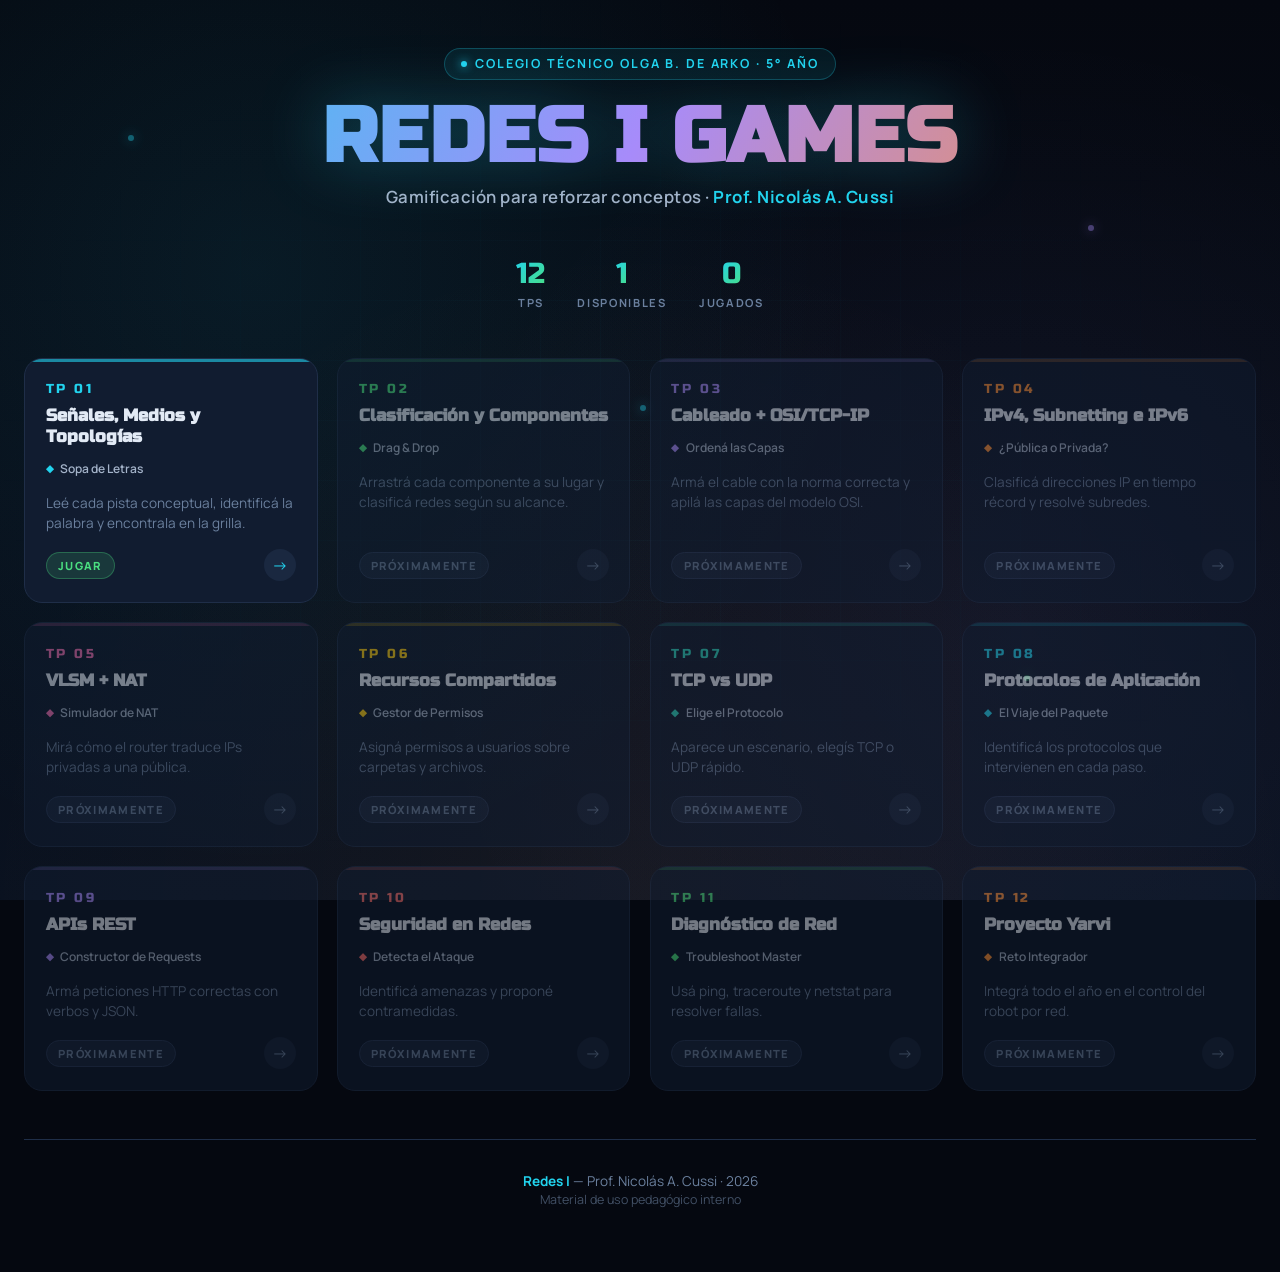
==== index.html @ c6ce38cc "feat: app inicial con sopa de letras del TP1" ====
<!DOCTYPE html>
<html lang="es">
<head>
<meta charset="UTF-8">
<meta name="viewport" content="width=device-width, initial-scale=1.0">
<title>🎮 Redes I Games — Prof. Nicolás A. Cussi</title>
<link rel="preconnect" href="https://fonts.googleapis.com">
<link rel="preconnect" href="https://fonts.gstatic.com" crossorigin>
<link href="https://fonts.googleapis.com/css2?family=Russo+One&family=Manrope:wght@400;500;600;700;800&display=swap" rel="stylesheet">
<style>
:root {
  --bg-deep: #050810;
  --bg: #0a1220;
  --surf: #111c30;
  --surf2: #1a2840;
  --brd: #2a3b5a;
  --brd-soft: #1f2e48;
  --cyan: #22d3ee;
  --cyan-soft: rgba(34, 211, 238, 0.15);
  --orange: #fb923c;
  --green: #4ade80;
  --purple: #a78bfa;
  --yellow: #facc15;
  --pink: #f472b6;
  --red: #f87171;
  --teal: #2dd4bf;
  --txt: #e2eaf5;
  --txt-soft: #a4b3c9;
  --muted: #6b809e;
  --cell: 38px;
}

* { box-sizing: border-box; margin: 0; padding: 0; }
html, body { background: var(--bg-deep); }
body {
  font-family: 'Manrope', sans-serif;
  color: var(--txt);
  min-height: 100vh;
  overflow-x: hidden;
  position: relative;
}

/* ─── ANIMATED NETWORK BACKGROUND ─── */
.bg-network {
  position: fixed;
  inset: 0;
  z-index: 0;
  pointer-events: none;
  overflow: hidden;
  background:
    radial-gradient(circle at 20% 30%, rgba(34, 211, 238, 0.08) 0%, transparent 50%),
    radial-gradient(circle at 80% 70%, rgba(167, 139, 250, 0.06) 0%, transparent 50%),
    radial-gradient(circle at 50% 100%, rgba(251, 146, 60, 0.05) 0%, transparent 60%),
    linear-gradient(180deg, var(--bg-deep) 0%, var(--bg) 100%);
}
.bg-network::before {
  content: '';
  position: absolute;
  inset: 0;
  background-image:
    linear-gradient(rgba(34, 211, 238, 0.03) 1px, transparent 1px),
    linear-gradient(90deg, rgba(34, 211, 238, 0.03) 1px, transparent 1px);
  background-size: 60px 60px;
  mask-image: radial-gradient(ellipse at center, black 0%, transparent 75%);
  -webkit-mask-image: radial-gradient(ellipse at center, black 0%, transparent 75%);
}

/* Floating nodes */
.node {
  position: absolute;
  width: 6px;
  height: 6px;
  border-radius: 50%;
  background: var(--cyan);
  box-shadow: 0 0 12px var(--cyan);
  opacity: 0.4;
  animation: float 8s ease-in-out infinite;
}
.node:nth-child(1) { top: 15%; left: 10%; animation-delay: 0s; }
.node:nth-child(2) { top: 25%; left: 85%; background: var(--purple); box-shadow: 0 0 12px var(--purple); animation-delay: 1.5s; }
.node:nth-child(3) { top: 65%; left: 15%; background: var(--orange); box-shadow: 0 0 12px var(--orange); animation-delay: 3s; }
.node:nth-child(4) { top: 75%; left: 80%; background: var(--green); box-shadow: 0 0 12px var(--green); animation-delay: 4.5s; }
.node:nth-child(5) { top: 45%; left: 50%; animation-delay: 6s; }

@keyframes float {
  0%, 100% { transform: translateY(0) translateX(0); opacity: 0.4; }
  25% { transform: translateY(-20px) translateX(10px); opacity: 0.8; }
  50% { transform: translateY(0) translateX(20px); opacity: 0.5; }
  75% { transform: translateY(20px) translateX(-10px); opacity: 0.7; }
}

/* ═══════════════════════════════════════════════════════════════ */
/* ─── MENU SCREEN ─── */
/* ═══════════════════════════════════════════════════════════════ */
#scr-menu {
  position: relative;
  z-index: 1;
  min-height: 100vh;
  padding: 3rem 1.5rem 4rem;
  display: flex;
  flex-direction: column;
  align-items: center;
}

.menu-inner {
  width: 100%;
  max-width: 1280px;
}

.menu-header {
  text-align: center;
  margin-bottom: 3rem;
  position: relative;
}

.brand-tag {
  display: inline-flex;
  align-items: center;
  gap: 0.5rem;
  padding: 0.4rem 1rem;
  background: rgba(34, 211, 238, 0.08);
  border: 1px solid rgba(34, 211, 238, 0.25);
  border-radius: 999px;
  font-size: 0.78rem;
  font-weight: 700;
  color: var(--cyan);
  letter-spacing: 0.15em;
  text-transform: uppercase;
  margin-bottom: 1.2rem;
}
.brand-tag::before {
  content: '';
  width: 6px;
  height: 6px;
  background: var(--cyan);
  border-radius: 50%;
  box-shadow: 0 0 10px var(--cyan);
  animation: pulse 1.8s ease-in-out infinite;
}
@keyframes pulse {
  0%, 100% { opacity: 1; transform: scale(1); }
  50% { opacity: 0.5; transform: scale(0.85); }
}

.logo {
  font-family: 'Russo One', sans-serif;
  font-size: clamp(2.8rem, 6.5vw, 4.8rem);
  line-height: 1;
  margin-bottom: 0.6rem;
  background: linear-gradient(120deg, var(--cyan) 0%, var(--purple) 50%, var(--orange) 100%);
  -webkit-background-clip: text;
  background-clip: text;
  -webkit-text-fill-color: transparent;
  filter: drop-shadow(0 0 32px rgba(34, 211, 238, 0.3));
  letter-spacing: 0.02em;
}

.logo-sub {
  color: var(--txt-soft);
  font-size: 1.05rem;
  font-weight: 600;
  letter-spacing: 0.03em;
}
.logo-sub strong {
  color: var(--cyan);
  font-weight: 700;
}

/* Stats bar */
.stats-bar {
  display: flex;
  justify-content: center;
  gap: 2rem;
  margin: 2rem 0 3rem;
  flex-wrap: wrap;
}
.stat {
  display: flex;
  flex-direction: column;
  align-items: center;
  gap: 0.2rem;
}
.stat-num {
  font-family: 'Russo One', sans-serif;
  font-size: 1.8rem;
  background: linear-gradient(135deg, var(--cyan), var(--green));
  -webkit-background-clip: text;
  background-clip: text;
  -webkit-text-fill-color: transparent;
}
.stat-lbl {
  font-size: 0.7rem;
  color: var(--muted);
  text-transform: uppercase;
  letter-spacing: 0.15em;
  font-weight: 700;
}

/* TP Cards Grid */
.tp-grid {
  display: grid;
  grid-template-columns: repeat(auto-fill, minmax(260px, 1fr));
  gap: 1.2rem;
  margin-bottom: 3rem;
}

.tp-card {
  position: relative;
  background: var(--surf);
  border: 1px solid var(--brd-soft);
  border-radius: 18px;
  padding: 1.4rem 1.3rem 1.3rem;
  cursor: pointer;
  transition: all 0.25s cubic-bezier(0.4, 0, 0.2, 1);
  overflow: hidden;
  min-height: 200px;
  display: flex;
  flex-direction: column;
}
.tp-card::before {
  content: '';
  position: absolute;
  top: 0;
  left: 0;
  right: 0;
  height: 3px;
  background: var(--accent, var(--cyan));
  opacity: 0.6;
  transition: opacity 0.25s;
}
.tp-card.active:hover {
  border-color: var(--accent);
  transform: translateY(-4px);
  box-shadow: 0 14px 40px rgba(0, 0, 0, 0.4), 0 0 28px var(--accent-soft);
}
.tp-card.active:hover::before { opacity: 1; }
.tp-card.locked {
  opacity: 0.5;
  cursor: not-allowed;
}
.tp-card.locked::before { opacity: 0.25; }

.tp-num {
  font-family: 'Russo One', sans-serif;
  font-size: 0.8rem;
  color: var(--accent, var(--cyan));
  letter-spacing: 0.2em;
  margin-bottom: 0.5rem;
}

.tp-title {
  font-family: 'Russo One', sans-serif;
  font-size: 1.05rem;
  color: var(--txt);
  margin-bottom: 0.8rem;
  line-height: 1.25;
}

.tp-game-type {
  font-size: 0.75rem;
  color: var(--txt-soft);
  font-weight: 600;
  margin-bottom: 1rem;
  display: flex;
  align-items: center;
  gap: 0.4rem;
}
.tp-game-type::before {
  content: '◆';
  color: var(--accent);
  font-size: 0.6rem;
}

.tp-desc {
  font-size: 0.85rem;
  color: var(--muted);
  line-height: 1.5;
  flex: 1;
  margin-bottom: 1rem;
}

.tp-action {
  display: flex;
  align-items: center;
  justify-content: space-between;
  margin-top: auto;
}
.tp-status {
  font-size: 0.7rem;
  font-weight: 800;
  text-transform: uppercase;
  letter-spacing: 0.12em;
  padding: 0.3rem 0.7rem;
  border-radius: 999px;
}
.tp-status.live {
  background: rgba(74, 222, 128, 0.15);
  color: var(--green);
  border: 1px solid rgba(74, 222, 128, 0.3);
}
.tp-status.soon {
  background: var(--surf2);
  color: var(--muted);
  border: 1px solid var(--brd);
}
.tp-arrow {
  width: 32px;
  height: 32px;
  border-radius: 50%;
  background: var(--surf2);
  display: flex;
  align-items: center;
  justify-content: center;
  font-size: 1rem;
  color: var(--accent);
  transition: all 0.25s;
}
.tp-card.active:hover .tp-arrow {
  background: var(--accent);
  color: var(--bg-deep);
  transform: translateX(4px);
}
.tp-card.locked .tp-arrow {
  color: var(--muted);
}

/* Color variants for cards */
.tp-card[data-tp="1"] { --accent: var(--cyan); --accent-soft: rgba(34, 211, 238, 0.25); }
.tp-card[data-tp="2"] { --accent: var(--green); --accent-soft: rgba(74, 222, 128, 0.25); }
.tp-card[data-tp="3"] { --accent: var(--purple); --accent-soft: rgba(167, 139, 250, 0.25); }
.tp-card[data-tp="4"] { --accent: var(--orange); --accent-soft: rgba(251, 146, 60, 0.25); }
.tp-card[data-tp="5"] { --accent: var(--pink); --accent-soft: rgba(244, 114, 182, 0.25); }
.tp-card[data-tp="6"] { --accent: var(--yellow); --accent-soft: rgba(250, 204, 21, 0.25); }
.tp-card[data-tp="7"] { --accent: var(--teal); --accent-soft: rgba(45, 212, 191, 0.25); }
.tp-card[data-tp="8"] { --accent: var(--cyan); --accent-soft: rgba(34, 211, 238, 0.25); }
.tp-card[data-tp="9"] { --accent: var(--purple); --accent-soft: rgba(167, 139, 250, 0.25); }
.tp-card[data-tp="10"] { --accent: var(--red); --accent-soft: rgba(248, 113, 113, 0.25); }
.tp-card[data-tp="11"] { --accent: var(--green); --accent-soft: rgba(74, 222, 128, 0.25); }
.tp-card[data-tp="12"] { --accent: var(--orange); --accent-soft: rgba(251, 146, 60, 0.25); }

/* Footer */
.menu-footer {
  text-align: center;
  padding-top: 2rem;
  border-top: 1px solid var(--brd-soft);
  color: var(--muted);
  font-size: 0.85rem;
}
.menu-footer strong { color: var(--cyan); }

/* ═══════════════════════════════════════════════════════════════ */
/* ─── WORD SEARCH GAME ─── */
/* ═══════════════════════════════════════════════════════════════ */
#scr-game {
  display: none;
  position: relative;
  z-index: 1;
  height: 100vh;
  overflow: hidden;
}
#scr-game.open { display: block; }

.game-layout {
  display: flex;
  height: 100vh;
}

.sidebar {
  width: 300px;
  flex-shrink: 0;
  background: var(--surf);
  border-right: 1px solid var(--brd);
  display: flex;
  flex-direction: column;
  padding: 1.5rem 1.3rem;
  overflow-y: auto;
}

.sb-back {
  background: var(--surf2);
  border: 1px solid var(--brd);
  color: var(--txt-soft);
  padding: 0.55rem 0.9rem;
  border-radius: 9px;
  font-weight: 700;
  cursor: pointer;
  font-size: 0.82rem;
  margin-bottom: 1rem;
  font-family: 'Manrope', sans-serif;
  transition: all 0.18s;
  display: inline-flex;
  align-items: center;
  gap: 0.5rem;
}
.sb-back:hover {
  background: var(--surf);
  color: var(--cyan);
  border-color: var(--cyan);
}

.sb-tag {
  font-size: 0.7rem;
  color: var(--cyan);
  font-weight: 800;
  letter-spacing: 0.15em;
  text-transform: uppercase;
  margin-bottom: 0.3rem;
}
.sb-title {
  font-family: 'Russo One', sans-serif;
  font-size: 1.2rem;
  color: var(--txt);
  margin-bottom: 1.2rem;
  line-height: 1.2;
}

.g-timer {
  font-family: 'Russo One', sans-serif;
  font-size: 2.2rem;
  color: var(--orange);
  text-align: center;
  margin-bottom: 0.8rem;
  text-shadow: 0 0 24px rgba(251, 146, 60, 0.4);
}
.g-pbar {
  height: 8px;
  background: var(--surf2);
  border-radius: 4px;
  overflow: hidden;
  margin-bottom: 0.4rem;
}
.g-pfill {
  height: 100%;
  background: linear-gradient(90deg, var(--cyan), var(--purple));
  border-radius: 4px;
  transition: width 0.4s;
  box-shadow: 0 0 12px rgba(34, 211, 238, 0.4);
}
.g-ptxt {
  font-size: 0.78rem;
  color: var(--muted);
  text-align: center;
  margin-bottom: 1.2rem;
  font-weight: 700;
}

.g-wlist {
  flex: 1;
  overflow-y: auto;
  margin-bottom: 1rem;
}
.g-wlist-title {
  font-size: 0.72rem;
  color: var(--muted);
  font-weight: 800;
  letter-spacing: 0.18em;
  text-transform: uppercase;
  margin-bottom: 0.6rem;
}
.g-word {
  display: flex;
  flex-direction: column;
  gap: 0.3rem;
  padding: 0.6rem;
  border-radius: 9px;
  margin-bottom: 0.6rem;
  background: var(--surf2);
  transition: all 0.3s;
  border-left: 3px solid transparent;
}
.g-word.found { opacity: 0.65; }
.g-word.found .g-word-clue { text-decoration: line-through; color: var(--muted); }

/* Informaci\u00f3n conceptual de la palabra */
.g-word-info {
  display: flex;
  gap: 0.5rem;
  align-items: flex-start;
}
.g-word-num {
  font-family: 'Russo One', sans-serif;
  font-size: 0.75rem;
  font-weight: 700;
  color: var(--cyan);
  flex-shrink: 0;
  padding: 0.2rem 0.4rem;
  background: rgba(34, 211, 238, 0.15);
  border-radius: 5px;
  line-height: 1;
}
.g-word-content {
  flex: 1;
  display: flex;
  flex-direction: column;
  gap: 0.3rem;
}
.g-word-clue {
  font-size: 0.72rem;
  color: var(--txt-soft);
  line-height: 1.3;
  font-weight: 500;
}
.g-word-hint {
  font-size: 0.65rem;
  color: var(--orange);
  font-weight: 700;
  letter-spacing: 0.03em;
}

/* Palabra objetivo */
.g-word-target {
  display: flex;
  align-items: center;
  gap: 0.5rem;
  padding: 0.4rem 0.5rem;
  background: rgba(34, 211, 238, 0.08);
  border-radius: 6px;
  font-weight: 800;
  font-size: 0.8rem;
  letter-spacing: 0.05em;
}
.wdot {
  width: 14px;
  height: 14px;
  border-radius: 50%;
  flex-shrink: 0;
  border: 2px solid var(--brd);
  transition: all 0.3s;
  display: flex;
  align-items: center;
  justify-content: center;
  font-size: 9px;
  font-weight: 900;
}
.g-word.found .wdot { border: none; color: var(--bg-deep); }
.wpop { animation: wp 0.4s cubic-bezier(0.34, 1.56, 0.64, 1); }
@keyframes wp {
  0% { transform: scale(1); }
  50% { transform: scale(1.06); }
  100% { transform: scale(1); }
}

.g-btns {
  display: flex;
  flex-direction: column;
  gap: 0.5rem;
}
.btn {
  padding: 0.65rem 0.9rem;
  border: none;
  border-radius: 10px;
  font-family: 'Manrope', sans-serif;
  font-weight: 800;
  font-size: 0.85rem;
  cursor: pointer;
  transition: all 0.18s;
  letter-spacing: 0.03em;
}
.btn:hover { transform: translateY(-1px); }
.btn:active { transform: translateY(0); }
.btn-c { background: var(--cyan); color: var(--bg-deep); }
.btn-c:hover { box-shadow: 0 6px 22px rgba(34, 211, 238, 0.35); }
.btn-g { background: var(--surf2); color: var(--txt); border: 1px solid var(--brd); }
.btn-g:hover { border-color: var(--cyan); color: var(--cyan); }
.btn-o { background: var(--orange); color: var(--bg-deep); }
.btn-o:hover { box-shadow: 0 6px 22px rgba(251, 146, 60, 0.35); }

.game-main {
  flex: 1;
  display: flex;
  align-items: center;
  justify-content: center;
  padding: 1.5rem;
  overflow: hidden;
}
.grid-wrap { user-select: none; cursor: crosshair; }
.g-grid { display: grid; gap: 4px; }

.c {
  width: var(--cell);
  height: var(--cell);
  display: flex;
  align-items: center;
  justify-content: center;
  font-family: 'Russo One', sans-serif;
  font-size: calc(var(--cell) * 0.5);
  border-radius: 8px;
  text-transform: uppercase;
  transition: background 0.1s, transform 0.1s;
}
.c.on {
  background: rgba(34, 211, 238, 0.08);
  color: var(--txt);
  border: 1px solid rgba(34, 211, 238, 0.12);
}
.c.on:hover { background: rgba(34, 211, 238, 0.2); }
.c.sel {
  background: rgba(251, 146, 60, 0.5) !important;
  color: #fff !important;
  transform: scale(1.08);
  z-index: 2;
  box-shadow: 0 0 18px rgba(251, 146, 60, 0.5);
}
.c.hint {
  background: rgba(250, 204, 21, 0.55) !important;
  color: #000 !important;
  animation: hpulse 0.5s ease-in-out infinite alternate;
}
@keyframes hpulse {
  from { transform: scale(1); }
  to { transform: scale(1.05); }
}

.c.f0 { background: rgba(34, 211, 238, 0.42) !important; color: #fff !important; }
.c.f1 { background: rgba(74, 222, 128, 0.42) !important; color: #fff !important; }
.c.f2 { background: rgba(167, 139, 250, 0.42) !important; color: #fff !important; }
.c.f3 { background: rgba(251, 146, 60, 0.42) !important; color: #fff !important; }
.c.f4 { background: rgba(250, 204, 21, 0.46) !important; color: #000 !important; }
.c.f5 { background: rgba(244, 114, 182, 0.42) !important; color: #fff !important; }
.c.f6 { background: rgba(45, 212, 191, 0.42) !important; color: #fff !important; }
.c.f7 { background: rgba(248, 113, 113, 0.42) !important; color: #fff !important; }

/* Floating label feedback */
.float-lbl {
  position: fixed;
  font-family: 'Russo One', sans-serif;
  font-size: 1.4rem;
  font-weight: 900;
  pointer-events: none;
  z-index: 100;
  animation: fl 1s ease-out forwards;
}
@keyframes fl {
  0% { opacity: 0; transform: translateY(0) scale(0.5); }
  20% { opacity: 1; transform: translateY(-20px) scale(1.1); }
  100% { opacity: 0; transform: translateY(-100px) scale(1); }
}

/* ─── RESULTS MODAL ─── */
#modal-res {
  display: none;
  position: fixed;
  inset: 0;
  z-index: 200;
  background: rgba(5, 8, 16, 0.82);
  backdrop-filter: blur(10px);
  align-items: center;
  justify-content: center;
  padding: 1.5rem;
}
#modal-res.open { display: flex; }
.res-box {
  background: var(--surf);
  border: 1px solid var(--brd);
  border-radius: 24px;
  padding: 2.5rem 2rem;
  max-width: 560px;
  width: 100%;
  text-align: center;
  animation: pop 0.45s cubic-bezier(0.34, 1.56, 0.64, 1) forwards;
}
@keyframes pop {
  from { opacity: 0; transform: scale(0.6); }
  to { opacity: 1; transform: scale(1); }
}
.res-title {
  font-family: 'Russo One', sans-serif;
  font-size: 2.6rem;
  background: linear-gradient(135deg, var(--cyan), var(--green));
  -webkit-background-clip: text;
  background-clip: text;
  -webkit-text-fill-color: transparent;
  margin-bottom: 0.4rem;
}
.res-score {
  font-family: 'Russo One', sans-serif;
  font-size: 4.2rem;
  color: var(--orange);
  line-height: 1;
  margin-bottom: 0.3rem;
  text-shadow: 0 0 30px rgba(251, 146, 60, 0.5);
}
.res-time {
  color: var(--muted);
  font-size: 0.95rem;
  margin-bottom: 1.5rem;
  font-weight: 700;
}
.res-tags {
  display: flex;
  flex-wrap: wrap;
  gap: 0.5rem;
  justify-content: center;
  margin-bottom: 1.5rem;
}
.rtag {
  padding: 0.4rem 0.9rem;
  border-radius: 20px;
  font-weight: 800;
  font-size: 0.82rem;
  letter-spacing: 0.04em;
}
.rtag.ok { color: var(--bg-deep); }
.rtag.no {
  background: var(--surf2);
  color: var(--muted);
  text-decoration: line-through;
}
.res-acts {
  display: flex;
  gap: 0.75rem;
  justify-content: center;
  flex-wrap: wrap;
}

/* ─── CONFETTI ─── */
@keyframes cf-fall {
  0% { transform: translateY(-20px) rotate(0deg) scale(1); opacity: 1; }
  100% { transform: translateY(105vh) rotate(720deg) scale(0.5); opacity: 0; }
}
.cfx {
  position: fixed;
  top: 0;
  z-index: 300;
  pointer-events: none;
  animation: cf-fall linear forwards;
}

/* ─── RESPONSIVE ─── */
@media (max-width: 900px) {
  .game-layout { flex-direction: column; }
  .sidebar { width: 100%; max-height: 240px; padding: 1rem; }
  .g-timer { font-size: 1.5rem; }
  .g-wlist { max-height: 90px; }
  .game-main { padding: 1rem 0.5rem; }
  :root { --cell: 30px; }
}
@media (max-width: 600px) {
  :root { --cell: 26px; }
  .logo { font-size: 2.6rem; }
  .stats-bar { gap: 1rem; }
  .stat-num { font-size: 1.4rem; }
  .tp-grid { grid-template-columns: 1fr; }
}
</style>
</head>
<body>

<!-- Animated background -->
<div class="bg-network">
  <div class="node"></div>
  <div class="node"></div>
  <div class="node"></div>
  <div class="node"></div>
  <div class="node"></div>
</div>

<!-- ═══════════════════════════════════════════════════════════════ -->
<!-- MENU SCREEN -->
<!-- ═══════════════════════════════════════════════════════════════ -->
<div id="scr-menu">
  <div class="menu-inner">
    <div class="menu-header">
      <div class="brand-tag">Colegio Técnico Olga B. de Arko · 5° Año</div>
      <h1 class="logo">REDES I GAMES</h1>
      <p class="logo-sub">Gamificación para reforzar conceptos · <strong>Prof. Nicolás A. Cussi</strong></p>
    </div>

    <div class="stats-bar">
      <div class="stat">
        <span class="stat-num" id="st-total">12</span>
        <span class="stat-lbl">TPs</span>
      </div>
      <div class="stat">
        <span class="stat-num" id="st-active">1</span>
        <span class="stat-lbl">Disponibles</span>
      </div>
      <div class="stat">
        <span class="stat-num" id="st-played">0</span>
        <span class="stat-lbl">Jugados</span>
      </div>
    </div>

    <div class="tp-grid" id="tp-grid">
      <!-- Cards rendered by JS -->
    </div>

    <div class="menu-footer">
      <strong>Redes I</strong> — Prof. Nicolás A. Cussi · 2026<br>
      <span style="opacity:.6;font-size:.78rem">Material de uso pedagógico interno</span>
    </div>
  </div>
</div>

<!-- ═══════════════════════════════════════════════════════════════ -->
<!-- WORD SEARCH GAME SCREEN -->
<!-- ═══════════════════════════════════════════════════════════════ -->
<div id="scr-game">
  <div class="game-layout">
    <aside class="sidebar">
      <button class="sb-back" onclick="goMenu()">← Menú</button>
      <div class="sb-tag" id="sb-tag">TP 01 · Sopa de Letras</div>
      <div class="sb-title" id="sb-title">Señales, Medios y Topologías</div>

      <div class="g-timer" id="g-timer">⏱ 0:00</div>
      <div class="g-pbar"><div class="g-pfill" id="g-pfill"></div></div>
      <div class="g-ptxt" id="g-ptxt">0 / 12 palabras encontradas</div>

      <div class="g-wlist">
        <div class="g-wlist-title">Palabras a encontrar</div>
        <div id="g-wlist-items"></div>
      </div>

      <div class="g-btns">
        <button class="btn btn-g" onclick="reshuffleGame()">🔀 Rearmar</button>
        <button class="btn btn-o" onclick="showResults()">🏁 Terminar</button>
      </div>
    </aside>

    <main class="game-main">
      <div class="grid-wrap" id="grid-wrap">
        <div class="g-grid" id="g-grid"></div>
      </div>
    </main>
  </div>
</div>

<!-- RESULTS MODAL -->
<div id="modal-res">
  <div class="res-box">
    <div class="res-title" id="res-title">¡Excelente!</div>
    <div class="res-score" id="res-score">12/12</div>
    <div class="res-time" id="res-time">⏱ Tiempo: 0:00</div>
    <div class="res-tags" id="res-tags"></div>
    <div class="res-acts">
      <button class="btn btn-c" onclick="closeResults()">Seguir jugando</button>
      <button class="btn btn-g" onclick="reshuffleFromRes()">🔀 Rearmar</button>
      <button class="btn btn-o" onclick="goMenu()">🏠 Menú</button>
    </div>
  </div>
</div>

<script>
// ═══════════════════════════════════════════════════════════════
// TP CATALOG
// ═══════════════════════════════════════════════════════════════
const TPS = [
  {
    n: 1, title: "Señales, Medios y Topologías",
    type: "Sopa de Letras",
    desc: "Leé cada pista conceptual, identificá la palabra y encontrala en la grilla.",
    active: true,
    game: "wordsearch",
    words: [
      { w: "ANALOGICA",  clue: "Tipo de señal que varía de forma continua (ondas)",        hint: "ANA..." },
      { w: "DIGITAL",    clue: "Tipo de señal que trabaja con dos valores: 0 y 1",          hint: "DIG..." },
      { w: "UTP",        clue: "Medio guiado más usado en redes LAN, con conector RJ-45",   hint: "U..." },
      { w: "FIBRA",      clue: "Medio guiado que transmite datos mediante pulsos de luz",   hint: "FIB..." },
      { w: "WIFI",       clue: "Medio no guiado más usado para conectar dispositivos a Internet", hint: "WI..." },
      { w: "BLUETOOTH",  clue: "Medio no guiado de corto alcance para conectar audífonos o joysticks", hint: "BLU..." },
      { w: "INFRARROJO", clue: "Medio no guiado usado en controles remotos (TV, A/C)",      hint: "INF..." },
      { w: "ESTRELLA",   clue: "Topología donde todos los nodos se conectan a un dispositivo central (switch)", hint: "EST..." },
      { w: "MALLA",      clue: "Topología donde cada nodo se conecta a varios otros (muy redundante)", hint: "MAL..." },
      { w: "BUS",        clue: "Topología donde todos los nodos comparten un único cable central",     hint: "B..." },
      { w: "ANILLO",     clue: "Topología con forma de círculo donde los datos viajan en un sentido", hint: "ANI..." },
      { w: "TOPOLOGIA",  clue: "Nombre genérico de la forma en que se organizan los nodos de una red", hint: "TOP..." }
    ]
  },
  { n: 2, title: "Clasificación y Componentes", type: "Drag & Drop", desc: "Arrastrá cada componente a su lugar y clasificá redes según su alcance.", active: false },
  { n: 3, title: "Cableado + OSI/TCP-IP", type: "Ordená las Capas", desc: "Armá el cable con la norma correcta y apilá las capas del modelo OSI.", active: false },
  { n: 4, title: "IPv4, Subnetting e IPv6", type: "¿Pública o Privada?", desc: "Clasificá direcciones IP en tiempo récord y resolvé subredes.", active: false },
  { n: 5, title: "VLSM + NAT", type: "Simulador de NAT", desc: "Mirá cómo el router traduce IPs privadas a una pública.", active: false },
  { n: 6, title: "Recursos Compartidos", type: "Gestor de Permisos", desc: "Asigná permisos a usuarios sobre carpetas y archivos.", active: false },
  { n: 7, title: "TCP vs UDP", type: "Elige el Protocolo", desc: "Aparece un escenario, elegís TCP o UDP rápido.", active: false },
  { n: 8, title: "Protocolos de Aplicación", type: "El Viaje del Paquete", desc: "Identificá los protocolos que intervienen en cada paso.", active: false },
  { n: 9, title: "APIs REST", type: "Constructor de Requests", desc: "Armá peticiones HTTP correctas con verbos y JSON.", active: false },
  { n: 10, title: "Seguridad en Redes", type: "Detecta el Ataque", desc: "Identificá amenazas y proponé contramedidas.", active: false },
  { n: 11, title: "Diagnóstico de Red", type: "Troubleshoot Master", desc: "Usá ping, traceroute y netstat para resolver fallas.", active: false },
  { n: 12, title: "Proyecto Yarvi", type: "Reto Integrador", desc: "Integrá todo el año en el control del robot por red.", active: false }
];

// ═══════════════════════════════════════════════════════════════
// MENU RENDERING
// ═══════════════════════════════════════════════════════════════
function renderMenu() {
  const grid = document.getElementById('tp-grid');
  grid.innerHTML = '';
  let activeCount = 0;
  TPS.forEach(tp => {
    if (tp.active) activeCount++;
    const card = document.createElement('div');
    card.className = 'tp-card ' + (tp.active ? 'active' : 'locked');
    card.dataset.tp = tp.n;
    if (tp.active) card.onclick = () => startGame(tp);
    card.innerHTML = `
      <div class="tp-num">TP ${String(tp.n).padStart(2,'0')}</div>
      <h3 class="tp-title">${tp.title}</h3>
      <div class="tp-game-type">${tp.type}</div>
      <p class="tp-desc">${tp.desc}</p>
      <div class="tp-action">
        <span class="tp-status ${tp.active ? 'live' : 'soon'}">${tp.active ? 'JUGAR' : 'Próximamente'}</span>
        <span class="tp-arrow">→</span>
      </div>
    `;
    grid.appendChild(card);
  });
  document.getElementById('st-active').textContent = activeCount;
  document.getElementById('st-played').textContent = getPlayedCount();
}

function getPlayedCount() {
  try { return Object.keys(JSON.parse(localStorage.getItem('redes_played') || '{}')).length; }
  catch { return 0; }
}
function markPlayed(n) {
  try {
    const d = JSON.parse(localStorage.getItem('redes_played') || '{}');
    d['tp' + n] = true;
    localStorage.setItem('redes_played', JSON.stringify(d));
  } catch {}
}

// ═══════════════════════════════════════════════════════════════
// WORD SEARCH GAME
// ═══════════════════════════════════════════════════════════════
const COLORS = ['#22d3ee','#4ade80','#a78bfa','#fb923c','#facc15','#f472b6','#2dd4bf','#f87171'];
const ALPHA = 'ABCDEFGHIJKLMNOPQRSTUVWXYZ';
const DIRECTIONS = [
  [0, 1],   // → horizontal
  [1, 0],   // ↓ vertical
  [1, 1],   // ↘ diagonal
  [-1, 1],  // ↗ diagonal up
];

let G = null;
let selCells = [];
let startRC = null;
let isDragging = false;
let timerInt = null;
let timerSec = 0;

function startGame(tp) {
  if (!tp.active) return;
  markPlayed(tp.n);
  document.getElementById('sb-tag').textContent = `TP ${String(tp.n).padStart(2,'0')} · ${tp.type}`;
  document.getElementById('sb-title').textContent = tp.title;
  document.getElementById('scr-menu').style.display = 'none';
  document.getElementById('scr-game').classList.add('open');
  initWordSearch(tp.words);
}

function initWordSearch(wordData) {
  // Preservar información de clue e hint
  const wordMetadata = {};
  const words = wordData.map((item, i) => {
    const w = item.w.toUpperCase().replace(/[^A-Z]/g, '');
    wordMetadata[w] = {
      clue: item.clue || '',
      hint: item.hint || 'Pista...',
      index: i + 1
    };
    return w;
  });
  
  const maxLen = Math.max(...words.map(w => w.length));
  const rows = Math.max(12, maxLen + 2);
  const cols = Math.max(12, maxLen + 2);
  
  const res = placeWords(words, null, rows, cols, true, true);
  if (!res) {
    alert('No se pudo generar la sopa. Probá reshuffle.');
    return;
  }
  G = {
    grid: res.grid,
    placements: res.placements,
    words,
    wordMetadata,
    rows, cols,
    mask: null,
    diag: true,
    rev: true,
    foundSet: new Set(),
    colorIdx: {}
  };
  words.forEach((w, i) => G.colorIdx[w] = i % COLORS.length);
  renderGame();
  startTimer();
  adjustCell();
}

function placeWords(words, mask, rows, cols, allowDiag, allowReverse) {
  const grid = Array(rows).fill(null).map(() => Array(cols).fill(null));
  const placements = [];
  const sorted = [...words].sort((a, b) => b.length - a.length);
  
  for (const word of sorted) {
    let placed = false;
    let attempts = 0;
    while (!placed && attempts < 500) {
      attempts++;
      const dirs = allowDiag ? DIRECTIONS : DIRECTIONS.slice(0, 2);
      const [dr, dc] = dirs[Math.floor(Math.random() * dirs.length)];
      const reverse = allowReverse && Math.random() < 0.4;
      const w = reverse ? word.split('').reverse().join('') : word;
      
      const r0 = Math.floor(Math.random() * rows);
      const c0 = Math.floor(Math.random() * cols);
      
      // Check fit
      const r1 = r0 + dr * (w.length - 1);
      const c1 = c0 + dc * (w.length - 1);
      if (r1 < 0 || r1 >= rows || c1 < 0 || c1 >= cols) continue;
      
      // Check conflicts
      let ok = true;
      const cells = [];
      for (let i = 0; i < w.length; i++) {
        const r = r0 + dr * i;
        const c = c0 + dc * i;
        if (grid[r][c] !== null && grid[r][c] !== w[i]) { ok = false; break; }
        cells.push([r, c]);
      }
      if (!ok) continue;
      
      // Place
      for (let i = 0; i < w.length; i++) grid[cells[i][0]][cells[i][1]] = w[i];
      placements.push({ word, cells, found: false });
      placed = true;
    }
    if (!placed) return null;
  }
  
  // Fill rest with random
  for (let r = 0; r < rows; r++) {
    for (let c = 0; c < cols; c++) {
      if (grid[r][c] === null) grid[r][c] = ALPHA[Math.floor(Math.random() * 26)];
    }
  }
  return { grid, placements };
}

function renderGame() {
  // Word list
  const wlist = document.getElementById('g-wlist-items');
  wlist.innerHTML = '';
  G.words.forEach(w => {
    const meta = G.wordMetadata[w];
    const el = document.createElement('div');
    el.className = 'g-word';
    el.id = 'gw-' + w;
    
    // Contenedor de información conceptual (SIN mostrar la palabra)
    const infoHtml = meta ? `
      <div class="g-word-info">
        <div class="g-word-num">${meta.index}.</div>
        <div class="g-word-content">
          <div class="g-word-clue">${meta.clue}</div>
          <div class="g-word-hint">📌 ${meta.hint}</div>
        </div>
      </div>
    ` : `<span class="wdot" id="wd-${w}"></span><span class="wtxt">${w}</span>`;
    
    el.innerHTML = infoHtml;
    wlist.appendChild(el);
  });
  
  // Grid
  const gridEl = document.getElementById('g-grid');
  gridEl.style.gridTemplateColumns = `repeat(${G.cols}, var(--cell))`;
  gridEl.innerHTML = '';
  for (let r = 0; r < G.rows; r++) {
    for (let c = 0; c < G.cols; c++) {
      const el = document.createElement('div');
      el.className = 'c on';
      el.dataset.r = r;
      el.dataset.c = c;
      el.textContent = G.grid[r][c];
      gridEl.appendChild(el);
    }
  }
  
  // Restore found markers
  G.placements.forEach(p => {
    if (p.found) {
      const cls = 'f' + G.colorIdx[p.word];
      p.cells.forEach(([r, c]) => {
        const el = document.querySelector(`#g-grid .c[data-r="${r}"][data-c="${c}"]`);
        if (el) { el.classList.remove('on'); el.classList.add(cls); }
      });
      const wi = document.getElementById('gw-' + p.word);
      const color = COLORS[G.colorIdx[p.word]];
      if (wi) { 
        wi.classList.add('found'); 
        wi.style.borderLeft = `3px solid ${color}`;
        // Marcar el número como encontrado
        const numEl = wi.querySelector('.g-word-num');
        if (numEl) {
          numEl.style.background = color;
          numEl.style.color = '#000';
        }
      }
      G.foundSet.add(p.word);
    }
  });
  
  updateProgress();
  attachGridEvents();
}

function attachGridEvents() {
  const grid = document.getElementById('g-grid');
  grid.onmousedown = onDown;
  grid.onmousemove = onMove;
  grid.onmouseup = onUp;
  grid.onmouseleave = onUp;
  grid.ontouchstart = onTouchStart;
  grid.ontouchmove = onTouchMove;
  grid.ontouchend = onUp;
}

function getCellFromPoint(x, y) {
  const el = document.elementFromPoint(x, y);
  if (el && el.classList.contains('c') && el.classList.contains('on')) return el;
  return null;
}

function onDown(e) {
  e.preventDefault();
  const el = getCellFromPoint(e.clientX, e.clientY);
  if (!el) return;
  isDragging = true;
  clearSel();
  startRC = [parseInt(el.dataset.r), parseInt(el.dataset.c)];
  selCells = [startRC];
  el.classList.add('sel');
}

function onMove(e) {
  if (!isDragging) return;
  e.preventDefault();
  updateSel(e.clientX, e.clientY);
}

function onTouchStart(e) {
  if (!e.touches[0]) return;
  e.preventDefault();
  const t = e.touches[0];
  const el = getCellFromPoint(t.clientX, t.clientY);
  if (!el) return;
  isDragging = true;
  clearSel();
  startRC = [parseInt(el.dataset.r), parseInt(el.dataset.c)];
  selCells = [startRC];
  el.classList.add('sel');
}
function onTouchMove(e) {
  if (!isDragging || !e.touches[0]) return;
  e.preventDefault();
  const t = e.touches[0];
  updateSel(t.clientX, t.clientY);
}

function updateSel(x, y) {
  const el = getCellFromPoint(x, y);
  if (!el) return;
  const r = parseInt(el.dataset.r);
  const c = parseInt(el.dataset.c);
  if (!startRC) return;
  const [sr, sc] = startRC;
  const dr = r - sr;
  const dc = c - sc;
  
  let stepR, stepC, steps;
  if (dr === 0 && dc === 0) { steps = 0; stepR = 0; stepC = 0; }
  else if (dr === 0) { steps = Math.abs(dc); stepR = 0; stepC = Math.sign(dc); }
  else if (dc === 0) { steps = Math.abs(dr); stepR = Math.sign(dr); stepC = 0; }
  else if (Math.abs(dr) === Math.abs(dc)) { steps = Math.abs(dr); stepR = Math.sign(dr); stepC = Math.sign(dc); }
  else return;
  
  // Clear current sel except start
  document.querySelectorAll('#g-grid .c.sel').forEach(e2 => e2.classList.remove('sel'));
  selCells = [];
  for (let i = 0; i <= steps; i++) {
    const rr = sr + stepR * i;
    const cc = sc + stepC * i;
    selCells.push([rr, cc]);
    const elx = document.querySelector(`#g-grid .c[data-r="${rr}"][data-c="${cc}"]`);
    if (elx) elx.classList.add('sel');
  }
}

function onUp(e) {
  if (!isDragging) return;
  isDragging = false;
  if (selCells.length < 2) { clearSel(); return; }
  
  const word = selCells.map(([r, c]) => G.grid[r][c]).join('');
  const wordRev = word.split('').reverse().join('');
  
  let hit = null;
  for (const p of G.placements) {
    if (!p.found && (p.word === word || p.word === wordRev)) { hit = p; break; }
  }
  
  if (hit) {
    hit.found = true;
    G.foundSet.add(hit.word);
    const cls = 'f' + G.colorIdx[hit.word];
    const color = COLORS[G.colorIdx[hit.word]];
    
    hit.cells.forEach(([r, c]) => {
      const el = document.querySelector(`#g-grid .c[data-r="${r}"][data-c="${c}"]`);
      if (el) { el.classList.remove('sel'); el.classList.add(cls); }
    });
    
    const wi = document.getElementById('gw-' + hit.word);
    const wd = document.getElementById('wd-' + hit.word);
    if (wi) {
      wi.classList.add('found', 'wpop');
      wi.style.borderLeft = `3px solid ${color}`;
      setTimeout(() => wi.classList.remove('wpop'), 400);
    }
    if (wd) { wd.style.background = color; wd.style.border = 'none'; wd.textContent = '✓'; }
    
    spawnFloatLabel(hit.word, color);
    updateProgress();
    
    if (G.foundSet.size === G.words.length) {
      setTimeout(() => { showResults(); launchConfetti(); }, 600);
    }
  } else {
    selCells.forEach(([r, c]) => {
      const el = document.querySelector(`#g-grid .c[data-r="${r}"][data-c="${c}"]`);
      if (el) {
        el.style.background = 'rgba(248,113,113,0.45)';
        setTimeout(() => { if (el) el.style.background = ''; }, 320);
      }
    });
  }
  clearSel();
}

function clearSel() {
  document.querySelectorAll('#g-grid .c.sel').forEach(el => el.classList.remove('sel'));
  selCells = [];
  startRC = null;
}

function spawnFloatLabel(word, color) {
  const el = document.createElement('div');
  el.className = 'float-lbl';
  el.textContent = '✓ ' + word;
  el.style.color = color;
  el.style.left = (35 + Math.random() * 30) + 'vw';
  el.style.top = (25 + Math.random() * 30) + 'vh';
  document.body.appendChild(el);
  setTimeout(() => el.remove(), 1000);
}

function updateProgress() {
  const f = G.foundSet.size, t = G.words.length;
  document.getElementById('g-pfill').style.width = (f / t * 100) + '%';
  document.getElementById('g-ptxt').textContent = `${f} / ${t} palabras encontradas`;
}

function startTimer() {
  clearInterval(timerInt);
  timerSec = 0;
  timerInt = setInterval(() => {
    timerSec++;
    const m = Math.floor(timerSec / 60), s = timerSec % 60;
    document.getElementById('g-timer').textContent = `⏱ ${m}:${String(s).padStart(2, '0')}`;
  }, 1000);
}
function stopTimer() { clearInterval(timerInt); }

function adjustCell() {
  if (!G) return;
  const main = document.querySelector('.game-main');
  const w = main.clientWidth - 32;
  const h = main.clientHeight - 32;
  const cellW = Math.floor((w - (G.cols - 1) * 4) / G.cols);
  const cellH = Math.floor((h - (G.rows - 1) * 4) / G.rows);
  const cell = Math.max(22, Math.min(cellW, cellH, 44));
  document.documentElement.style.setProperty('--cell', cell + 'px');
}
window.addEventListener('resize', adjustCell);

function showResults() {
  stopTimer();
  const f = G.foundSet.size, t = G.words.length;
  const pct = Math.round(f / t * 100);
  const m = Math.floor(timerSec / 60), s = timerSec % 60;
  
  const titles = {
    100: '🏆 ¡PERFECTO!',
    80: '🎉 ¡Excelente!',
    60: '🌟 ¡Muy bien!',
    40: '👍 ¡Buen intento!',
    0: '💪 ¡Seguí intentando!'
  };
  const title = Object.entries(titles).reverse().find(([p]) => pct >= +p)?.[1] || '📊 Resultados';
  
  document.getElementById('res-title').textContent = title;
  document.getElementById('res-score').textContent = `${f}/${t}`;
  document.getElementById('res-time').textContent = `⏱ Tiempo: ${m}:${String(s).padStart(2, '0')}`;
  
  const tagsEl = document.getElementById('res-tags');
  tagsEl.innerHTML = '';
  G.words.forEach(w => {
    const tag = document.createElement('span');
    const found = G.foundSet.has(w);
    tag.className = 'rtag ' + (found ? 'ok' : 'no');
    tag.textContent = w;
    if (found) tag.style.background = COLORS[G.colorIdx[w]];
    tagsEl.appendChild(tag);
  });
  
  document.getElementById('modal-res').classList.add('open');
  if (pct === 100) launchConfetti();
}

function closeResults() {
  document.getElementById('modal-res').classList.remove('open');
  startTimer();
}

function reshuffleFromRes() {
  document.getElementById('modal-res').classList.remove('open');
  reshuffleGame();
}

function reshuffleGame() {
  if (!G) return;
  const res = placeWords(G.words, G.mask, G.rows, G.cols, G.diag, G.rev);
  if (!res) { alert('No se pudo mezclar.'); return; }
  G.grid = res.grid;
  G.placements = res.placements;
  G.foundSet = new Set();
  startTimer();
  renderGame();
  adjustCell();
}

function doHint() {
  if (!G) return;
  const unfound = G.placements.find(p => !p.found);
  if (!unfound) return;
  unfound.cells.forEach(([r, c]) => {
    const el = document.querySelector(`#g-grid .c[data-r="${r}"][data-c="${c}"]`);
    if (el) el.classList.add('hint');
  });
  setTimeout(() => {
    unfound.cells.forEach(([r, c]) => {
      const el = document.querySelector(`#g-grid .c[data-r="${r}"][data-c="${c}"]`);
      if (el) el.classList.remove('hint');
    });
  }, 2000);
}

function goMenu() {
  stopTimer();
  document.getElementById('modal-res').classList.remove('open');
  document.getElementById('scr-game').classList.remove('open');
  document.getElementById('scr-menu').style.display = 'flex';
  G = null;
  renderMenu(); // Update played count
}

function launchConfetti() {
  for (let i = 0; i < 90; i++) {
    const el = document.createElement('div');
    el.className = 'cfx';
    const size = 7 + Math.random() * 10;
    el.style.cssText = `
      left:${Math.random() * 100}vw; top:-20px;
      width:${size}px; height:${size}px;
      background:${COLORS[Math.floor(Math.random() * COLORS.length)]};
      border-radius:${Math.random() > 0.45 ? '50%' : '2px'};
      animation-duration:${1.8 + Math.random() * 2.8}s;
      animation-delay:${Math.random() * 0.7}s;
    `;
    document.body.appendChild(el);
    setTimeout(() => el?.remove(), 6000);
  }
}

// ═══════════════════════════════════════════════════════════════
// INIT
// ═══════════════════════════════════════════════════════════════
renderMenu();
</script>

</body>
</html>
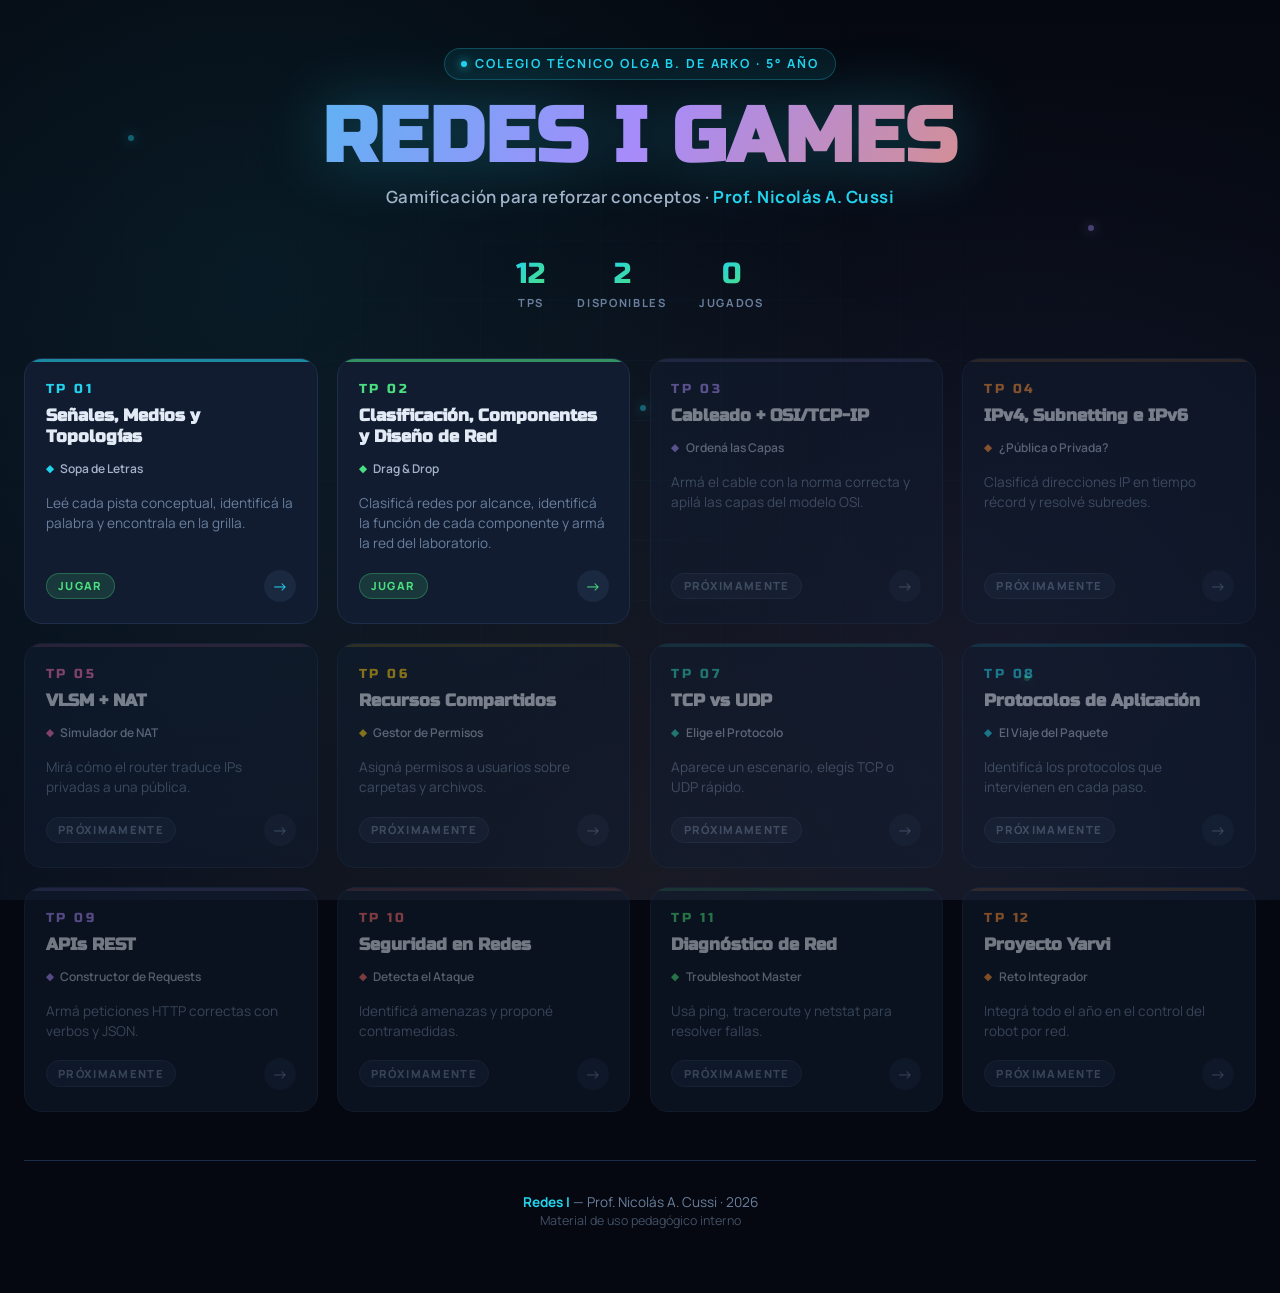
==== commit e2d7108b: "fix(tp2): centrar plano del aula y quitar emojis de drop zones" ====
--- a/index.html
+++ b/index.html
@@ -726,6 +726,212 @@
   animation: cf-fall linear forwards;
 }
 
+/* ═══════════════════════════════════════════════════════════════ */
+/* ─── TP2 DRAG & DROP ─── */
+/* ═══════════════════════════════════════════════════════════════ */
+#scr-tp2 { display:none; position:relative; z-index:1; min-height:100vh; }
+#scr-tp2.open { display:block; }
+
+.tp2-intro-wrap {
+  min-height:100vh; display:flex; flex-direction:column;
+  align-items:center; justify-content:center; padding:2rem 1.5rem;
+}
+.tp2-intro-tag { font-size:.75rem; color:var(--green); font-weight:800; letter-spacing:.2em; text-transform:uppercase; margin-bottom:.6rem; }
+.tp2-intro-title { font-family:'Russo One',sans-serif; font-size:clamp(1.6rem,4vw,2.4rem); text-align:center; margin-bottom:.5rem; color:var(--txt); }
+.tp2-intro-sub { color:var(--txt-soft); font-size:.9rem; margin-bottom:2rem; text-align:center; }
+.tp2-rounds-preview { display:flex; gap:1rem; margin-bottom:2.5rem; flex-wrap:wrap; justify-content:center; }
+.tp2-rnd-card {
+  background:var(--surf); border:1px solid var(--brd); border-radius:16px;
+  padding:1.2rem 1rem; text-align:center; min-width:130px; max-width:155px;
+  border-top:3px solid var(--green);
+}
+.tp2-rnd-num { font-size:.72rem; color:var(--green); font-weight:800; letter-spacing:.12em; text-transform:uppercase; margin-bottom:.3rem; }
+.tp2-rnd-icon { font-size:1.8rem; margin-bottom:.3rem; }
+.tp2-rnd-name { font-size:.82rem; font-weight:700; color:var(--txt); line-height:1.3; }
+.tp2-intro-btns { display:flex; flex-direction:column; gap:.7rem; width:100%; max-width:280px; }
+
+.tp2-game-wrap { min-height:100vh; display:flex; flex-direction:column; }
+.tp2-header {
+  background:var(--surf); border-bottom:1px solid var(--brd);
+  padding:.85rem 1.4rem; display:flex; align-items:center; gap:.8rem; flex-wrap:wrap;
+}
+.tp2-rnd-badge {
+  background:rgba(74,222,128,.12); border:1px solid rgba(74,222,128,.3);
+  color:var(--green); font-size:.7rem; font-weight:800; letter-spacing:.1em;
+  text-transform:uppercase; padding:.28rem .65rem; border-radius:999px; white-space:nowrap;
+}
+.tp2-rnd-title { font-family:'Russo One',sans-serif; font-size:.92rem; color:var(--txt); }
+.tp2-htimer { font-family:'Russo One',sans-serif; font-size:1.25rem; color:var(--green); text-shadow:0 0 16px rgba(74,222,128,.35); margin-left:auto; }
+.tp2-herrs { font-size:.78rem; color:var(--muted); font-weight:700; }
+.tp2-herrs span { color:var(--red); }
+.tp2-content { flex:1; padding:1.4rem 1.5rem; overflow-y:auto; }
+.tp2-rnd-heading { font-family:'Russo One',sans-serif; font-size:1rem; color:var(--green); margin-bottom:.3rem; }
+.tp2-rnd-sub { font-size:.85rem; color:var(--txt-soft); margin-bottom:1.2rem; }
+
+/* Items bank */
+.dd-bank {
+  display:flex; flex-wrap:wrap; gap:.6rem; padding:.75rem;
+  background:var(--surf2); border-radius:12px; border:1px dashed var(--brd);
+  margin-bottom:1.3rem; min-height:54px;
+}
+.dd-item {
+  background:var(--surf); border:1px solid var(--brd); border-left:3px solid var(--green);
+  border-radius:10px; padding:.48rem .85rem; cursor:grab; user-select:none;
+  touch-action:none; font-size:.85rem; font-weight:700; color:var(--txt);
+  transition:transform .18s, box-shadow .18s; display:flex; align-items:center; gap:.4rem;
+}
+.dd-item:hover { transform:translateY(-2px); box-shadow:0 6px 16px rgba(74,222,128,.2); border-color:var(--green); }
+.dd-item.dragging { opacity:.35; transform:scale(.94); cursor:grabbing; }
+.dd-placed { display:none !important; }
+
+/* R1 zones */
+.r1-zones { display:grid; grid-template-columns:repeat(4,1fr); gap:.7rem; }
+.r1-zone {
+  background:var(--surf); border:2px dashed var(--brd); border-radius:12px;
+  padding:.7rem .5rem; min-height:100px; display:flex; flex-direction:column;
+  align-items:center; gap:.35rem; transition:border-color .18s, background .18s;
+}
+.r1-zone-lbl { font-family:'Russo One',sans-serif; font-size:1.1rem; color:var(--green); }
+.r1-zone-desc { font-size:.65rem; color:var(--muted); text-align:center; margin-bottom:.25rem; }
+.r1-zone-item {
+  background:var(--surf2); border:1px solid var(--green); border-radius:8px;
+  padding:.3rem .5rem; font-size:.7rem; font-weight:600; color:var(--green);
+  text-align:center; width:100%; line-height:1.3;
+}
+
+/* R2 zones */
+.r2-zones { display:flex; flex-direction:column; gap:.6rem; }
+.r2-zone {
+  background:var(--surf); border:2px dashed var(--brd); border-radius:12px;
+  padding:.7rem 1rem; display:flex; align-items:center; gap:.8rem;
+  transition:border-color .18s, background .18s;
+}
+.r2-zone-text { font-size:.85rem; font-weight:600; color:var(--txt-soft); flex:1; }
+.r2-slot {
+  min-width:120px; height:38px; background:var(--surf2); border:1px dashed var(--brd);
+  border-radius:8px; display:flex; align-items:center; justify-content:center;
+  font-size:.78rem; color:var(--muted); font-weight:600; flex-shrink:0; transition:all .18s;
+}
+.r2-slot.filled { border-color:var(--green); background:rgba(74,222,128,.1); color:var(--green); font-weight:800; }
+
+/* R1 bank grid (12 items) */
+#r1-bank { display:grid; grid-template-columns:repeat(3,1fr); }
+#r1-bank .dd-item { font-size:.79rem; }
+
+/* R3 floor plan */
+.r3-layout { display:flex; gap:1.2rem; align-items:flex-start; flex-wrap:wrap; justify-content:center; }
+.r3-plano-wrap { flex:0 0 auto; width:min(460px,50vh); min-width:220px; position:relative; margin:0 auto; }
+.r3-plano-svg { width:100%; height:auto; display:block; border-radius:10px; border:1px solid var(--brd); }
+.r3-drop-overlay { position:absolute; inset:0; pointer-events:none; }
+.r3-dz {
+  position:absolute; width:54px; height:54px; transform:translate(-50%,-50%);
+  border-radius:50%; border:2px dashed var(--brd); background:rgba(17,28,48,.88);
+  display:flex; flex-direction:column; align-items:center; justify-content:center;
+  pointer-events:all; transition:all .18s; cursor:default; font-size:1.1rem; gap:1px;
+}
+.r3-dz-lbl { font-size:.58rem; font-weight:800; color:var(--txt-soft); text-align:center; line-height:1.2; padding:0 2px; }
+.r3-dz.filled { border-color:var(--green); background:rgba(74,222,128,.15); border-style:solid; }
+.r3-dz.filled .r3-dz-lbl { color:var(--green); }
+.r3-side { width:200px; flex-shrink:0; }
+.r3-side-ttl { font-size:.7rem; font-weight:800; color:var(--muted); text-transform:uppercase; letter-spacing:.15em; margin-bottom:.6rem; }
+.r3-placed-list { display:flex; flex-direction:column; gap:.35rem; }
+.r3-pslot {
+  height:34px; background:var(--surf2); border:1px dashed var(--brd); border-radius:8px;
+  display:flex; align-items:center; padding:0 .7rem; font-size:.78rem; color:var(--muted); font-weight:600; transition:all .18s;
+}
+.r3-pslot.filled { border-color:var(--green); background:rgba(74,222,128,.1); color:var(--green); font-weight:800; }
+.r3-trash {
+  background:var(--surf); border:2px dashed rgba(248,113,113,.4); border-radius:12px;
+  padding:.65rem; min-height:64px; display:flex; flex-direction:column; align-items:center;
+  justify-content:center; margin-top:.7rem; transition:all .18s;
+  color:var(--red); font-size:.8rem; font-weight:700; gap:.2rem;
+}
+.r3-discarded { margin-top:.4rem; display:flex; flex-wrap:wrap; gap:.3rem; }
+.r3-disc-chip {
+  background:rgba(248,113,113,.08); border:1px solid rgba(248,113,113,.25); border-radius:8px;
+  padding:.25rem .55rem; font-size:.75rem; color:var(--red); font-weight:700;
+}
+
+/* Zone hover/flash states */
+.dz-hover { border-color:var(--green) !important; background:rgba(74,222,128,.08) !important; }
+.r3-trash.dz-hover { border-color:var(--red) !important; background:rgba(248,113,113,.08) !important; }
+@keyframes flash-ok { 0%,100%{} 50%{background:rgba(74,222,128,.22);border-color:var(--green)} }
+@keyframes flash-err { 0%,100%{} 50%{background:rgba(248,113,113,.22);border-color:var(--red)} }
+.do-flash-ok { animation:flash-ok .5s ease; }
+.do-flash-err { animation:flash-err .5s ease; }
+
+/* Drag ghost */
+.dd-ghost {
+  position:fixed; pointer-events:none; z-index:9000; background:var(--surf);
+  border:2px solid var(--green); border-radius:10px; padding:.48rem .85rem;
+  font-size:.85rem; font-weight:700; color:var(--green); display:flex;
+  align-items:center; gap:.4rem; white-space:nowrap;
+  box-shadow:0 8px 24px rgba(74,222,128,.3); opacity:.9; transform:scale(1.05);
+}
+
+/* Round complete banner */
+.rnd-overlay { position:fixed; inset:0; z-index:398; background:rgba(5,8,16,.55); }
+.rnd-banner {
+  position:fixed; top:50%; left:50%; transform:translate(-50%,-50%) scale(0);
+  background:var(--surf); border:1px solid var(--green); border-radius:20px;
+  padding:2rem 3rem; text-align:center; z-index:399;
+  box-shadow:0 0 40px rgba(74,222,128,.3);
+  animation:rnd-pop .45s cubic-bezier(.34,1.56,.64,1) forwards;
+}
+@keyframes rnd-pop { from{transform:translate(-50%,-50%) scale(0);opacity:0} to{transform:translate(-50%,-50%) scale(1);opacity:1} }
+.rnd-banner-icon { font-size:2.5rem; margin-bottom:.3rem; }
+.rnd-banner-title { font-family:'Russo One',sans-serif; font-size:1.4rem; color:var(--green); margin-bottom:1rem; }
+
+/* Toast */
+.tp2-toast {
+  position:fixed; bottom:1.5rem; left:50%; transform:translateX(-50%);
+  background:var(--surf2); border:1px solid var(--brd); border-radius:10px;
+  padding:.55rem 1.2rem; font-size:.83rem; font-weight:600; color:var(--txt-soft);
+  z-index:300; animation:toast-in .3s ease; max-width:90vw; text-align:center; pointer-events:none;
+}
+@keyframes toast-in { from{opacity:0;transform:translateX(-50%) translateY(8px)} to{opacity:1;transform:translateX(-50%) translateY(0)} }
+
+/* TP2 Results modal */
+#modal-tp2 {
+  display:none; position:fixed; inset:0; z-index:500;
+  background:rgba(5,8,16,.88); backdrop-filter:blur(10px);
+  align-items:center; justify-content:center; padding:1.5rem; overflow-y:auto;
+}
+#modal-tp2.open { display:flex; }
+.tp2-res-box {
+  background:var(--surf); border:1px solid var(--brd); border-radius:24px;
+  padding:2.5rem 2rem; max-width:500px; width:100%; text-align:center;
+  animation:pop .45s cubic-bezier(.34,1.56,.64,1);
+}
+.tp2-res-sub { font-size:.72rem; color:var(--green); font-weight:800; letter-spacing:.18em; text-transform:uppercase; margin-bottom:.4rem; }
+.tp2-res-title { font-family:'Russo One',sans-serif; font-size:1.7rem; color:var(--txt); margin-bottom:.9rem; }
+.tp2-medal { font-size:3.5rem; line-height:1; margin-bottom:.2rem; }
+.tp2-medal-name { font-family:'Russo One',sans-serif; font-size:1.5rem; margin-bottom:.2rem; }
+.tp2-res-time { font-size:.9rem; font-weight:700; color:var(--muted); margin-bottom:.3rem; }
+.tp2-res-stats { font-size:.83rem; color:var(--txt-soft); margin-bottom:.7rem; }
+.tp2-badge { display:inline-block; padding:.28rem .75rem; border-radius:999px; font-size:.78rem; font-weight:800; margin:.2rem; }
+.tp2-badge-star { background:rgba(250,204,21,.12); border:1px solid rgba(250,204,21,.3); color:var(--yellow); }
+.tp2-badge-rec  { background:rgba(34,211,238,.1);  border:1px solid rgba(34,211,238,.3);  color:var(--cyan); }
+.tp2-rondas { text-align:left; background:var(--surf2); border-radius:12px; padding:.9rem 1rem; margin-bottom:1.5rem; margin-top:.8rem; }
+.tp2-ronda-row { display:flex; align-items:center; gap:.5rem; padding:.32rem 0; font-size:.83rem; color:var(--txt-soft); }
+.tp2-ronda-row:not(:last-child) { border-bottom:1px solid var(--brd-soft); }
+.tp2-check { color:var(--green); font-weight:900; }
+.tp2-res-acts { display:flex; gap:.7rem; justify-content:center; flex-wrap:wrap; }
+
+/* btn-green variant */
+.btn-grn { background:var(--green); color:var(--bg-deep); }
+.btn-grn:hover { box-shadow:0 6px 22px rgba(74,222,128,.35); }
+
+@media(max-width:700px) {
+  #r1-bank { grid-template-columns:repeat(2,1fr); }
+  .r1-zones { grid-template-columns:repeat(2,1fr); }
+  .r3-layout { flex-direction:column; }
+  .r3-plano-wrap { width:100%; max-width:380px; margin:0 auto; }
+  .r3-side { width:100%; }
+  .r2-zone { flex-direction:column; align-items:flex-start; }
+  .r2-slot { min-width:100%; margin-top:.3rem; }
+}
+
 /* ─── RESPONSIVE ─── */
 @media (max-width: 900px) {
   .game-layout { flex-direction: column; }
@@ -822,6 +1028,79 @@
         <div class="g-grid" id="g-grid"></div>
       </div>
     </main>
+  </div>
+</div>
+
+<!-- ═══════════════════════════════════════════════════════════════ -->
+<!-- TP2 DRAG & DROP GAME -->
+<!-- ═══════════════════════════════════════════════════════════════ -->
+<div id="scr-tp2">
+
+  <!-- Pantalla intro -->
+  <div id="tp2-intro">
+    <div class="tp2-intro-wrap">
+      <div class="tp2-intro-tag">TP 02 · Drag &amp; Drop</div>
+      <h2 class="tp2-intro-title">Clasificación, Componentes<br>y Diseño de Red</h2>
+      <p class="tp2-intro-sub">3 rondas progresivas — el cronómetro corre desde que empezás</p>
+      <div class="tp2-rounds-preview">
+        <div class="tp2-rnd-card">
+          <div class="tp2-rnd-num">Ronda 1</div>
+          <div class="tp2-rnd-icon">🏷</div>
+          <div class="tp2-rnd-name">¿Qué tipo de red es?</div>
+        </div>
+        <div class="tp2-rnd-card">
+          <div class="tp2-rnd-num">Ronda 2</div>
+          <div class="tp2-rnd-icon">🔧</div>
+          <div class="tp2-rnd-name">Función de componentes</div>
+        </div>
+        <div class="tp2-rnd-card">
+          <div class="tp2-rnd-num">Ronda 3</div>
+          <div class="tp2-rnd-icon">🏫</div>
+          <div class="tp2-rnd-name">Armá la red del aula</div>
+        </div>
+      </div>
+      <div class="tp2-intro-btns">
+        <button class="btn btn-grn" onclick="tp2StartGame()">▶ Empezar Juego</button>
+        <button class="btn btn-g" onclick="goMenu()">← Menú</button>
+      </div>
+    </div>
+  </div>
+
+  <!-- Pantalla de juego -->
+  <div id="tp2-game" style="display:none">
+    <div class="tp2-game-wrap">
+      <div class="tp2-header">
+        <button class="sb-back" onclick="goMenu()">← Menú</button>
+        <span class="tp2-rnd-badge" id="tp2-rnd-badge">Ronda 1 de 3</span>
+        <span class="tp2-rnd-title" id="tp2-rnd-title">¿Qué tipo de red es?</span>
+        <span class="tp2-htimer" id="tp2-timer">⏱ 0:00</span>
+        <span class="tp2-herrs">Errores: <span id="tp2-errs">0</span></span>
+      </div>
+      <div class="tp2-content" id="tp2-content"></div>
+    </div>
+  </div>
+
+</div>
+
+<!-- TP2 RESULTS MODAL -->
+<div id="modal-tp2">
+  <div class="tp2-res-box">
+    <div class="tp2-res-sub">TP 02 · Completado</div>
+    <div class="tp2-res-title">🏆 ¡TP2 Completado!</div>
+    <div class="tp2-medal" id="tp2-medal">🥇</div>
+    <div class="tp2-medal-name" id="tp2-medal-name">ORO</div>
+    <div class="tp2-res-time" id="tp2-res-time">⏱ Tiempo: 0:00</div>
+    <div class="tp2-res-stats" id="tp2-res-stats"></div>
+    <div id="tp2-badges"></div>
+    <div class="tp2-rondas">
+      <div class="tp2-ronda-row"><span class="tp2-check">✓</span> R1 — Clasificación de redes</div>
+      <div class="tp2-ronda-row"><span class="tp2-check">✓</span> R2 — Función de componentes</div>
+      <div class="tp2-ronda-row"><span class="tp2-check">✓</span> R3 — Armado de la red del aula</div>
+    </div>
+    <div class="tp2-res-acts">
+      <button class="btn btn-grn" onclick="tp2Replay()">🔄 Jugar de nuevo</button>
+      <button class="btn btn-g" onclick="goMenu()">🏠 Menú</button>
+    </div>
   </div>
 </div>
 
@@ -866,7 +1145,7 @@
       { w: "TOPOLOGIA",  clue: "Nombre genérico de la forma en que se organizan los nodos de una red", hint: "TOP..." }
     ]
   },
-  { n: 2, title: "Clasificación y Componentes", type: "Drag & Drop", desc: "Arrastrá cada componente a su lugar y clasificá redes según su alcance.", active: false },
+  { n: 2, title: "Clasificación, Componentes y Diseño de Red", type: "Drag & Drop", desc: "Clasificá redes por alcance, identificá la función de cada componente y armá la red del laboratorio.", active: true, game: "dragdrop" },
   { n: 3, title: "Cableado + OSI/TCP-IP", type: "Ordená las Capas", desc: "Armá el cable con la norma correcta y apilá las capas del modelo OSI.", active: false },
   { n: 4, title: "IPv4, Subnetting e IPv6", type: "¿Pública o Privada?", desc: "Clasificá direcciones IP en tiempo récord y resolvé subredes.", active: false },
   { n: 5, title: "VLSM + NAT", type: "Simulador de NAT", desc: "Mirá cómo el router traduce IPs privadas a una pública.", active: false },
@@ -933,6 +1212,8 @@
 ];
 
 let G = null;
+let G2 = null;
+let ddDrag = null;
 let selCells = [];
 let startRC = null;
 let isDragging = false;
@@ -942,9 +1223,10 @@
 function startGame(tp) {
   if (!tp.active) return;
   markPlayed(tp.n);
+  document.getElementById('scr-menu').style.display = 'none';
+  if (tp.game === 'dragdrop') { initTP2(); return; }
   document.getElementById('sb-tag').textContent = `TP ${String(tp.n).padStart(2,'0')} · ${tp.type}`;
   document.getElementById('sb-title').textContent = tp.title;
-  document.getElementById('scr-menu').style.display = 'none';
   document.getElementById('scr-game').classList.add('open');
   initWordSearch(tp.words);
 }
@@ -1361,11 +1643,14 @@
 
 function goMenu() {
   stopTimer();
+  if (G2 && G2.timerInt) clearInterval(G2.timerInt);
   document.getElementById('modal-res').classList.remove('open');
+  document.getElementById('modal-tp2').classList.remove('open');
   document.getElementById('scr-game').classList.remove('open');
+  document.getElementById('scr-tp2').classList.remove('open');
   document.getElementById('scr-menu').style.display = 'flex';
-  G = null;
-  renderMenu(); // Update played count
+  G = null; G2 = null; ddDrag = null;
+  renderMenu();
 }
 
 function launchConfetti() {
@@ -1387,6 +1672,439 @@
 }
 
 // ═══════════════════════════════════════════════════════════════
+// TP2 — DRAG & DROP GAME
+// ═══════════════════════════════════════════════════════════════
+
+// ─── Datos ───
+const R1_CASOS = [
+  { id:'r1c1',  texto:'Conectás tus AirPods al celular por Bluetooth',                          tipo:'PAN', fb:'✓ PAN. Es una red personal de muy corto alcance.' },
+  { id:'r1c2',  texto:'Tu smartwatch sincroniza datos con el teléfono',                          tipo:'PAN', fb:'✓ PAN. El smartwatch y el celular forman una red personal.' },
+  { id:'r1c3',  texto:'Envío de archivos entre dos celulares por AirDrop',                       tipo:'PAN', fb:'✓ PAN. AirDrop usa Wi-Fi/Bluetooth directo entre dispositivos cercanos.' },
+  { id:'r1c4',  texto:'20 PCs del laboratorio del colegio conectadas a un switch',               tipo:'LAN', fb:'✓ LAN. Es una red local que cubre un edificio.' },
+  { id:'r1c5',  texto:'Red Wi-Fi de tu casa con celulares, Smart TV y notebook',                 tipo:'LAN', fb:'✓ LAN. Tu red doméstica es una red de área local.' },
+  { id:'r1c6',  texto:'Red de la oficina de la dirección del colegio',                           tipo:'LAN', fb:'✓ LAN. Conecta equipos dentro de un edificio o piso.' },
+  { id:'r1c7',  texto:'Red de fibra óptica que une 5 hospitales de Ushuaia',                     tipo:'MAN', fb:'✓ MAN. Conecta varios edificios dentro de una misma ciudad.' },
+  { id:'r1c8',  texto:'Sistema de cámaras de seguridad municipal de Ushuaia',                    tipo:'MAN', fb:'✓ MAN. Cubre una ciudad completa: red metropolitana.' },
+  { id:'r1c9',  texto:'Red privada que conecta las sedes de una universidad en la misma ciudad', tipo:'MAN', fb:'✓ MAN. Varias sedes en una ciudad forman una red metropolitana.' },
+  { id:'r1c10', texto:'Internet: la red mundial que conecta millones de equipos',                tipo:'WAN', fb:'✓ WAN. Internet es la red de área amplia más grande del mundo.' },
+  { id:'r1c11', texto:'Red corporativa de un banco con sucursales en todo el país',              tipo:'WAN', fb:'✓ WAN. Conecta ubicaciones en diferentes ciudades o países.' },
+  { id:'r1c12', texto:'Conexión entre servidores de Google distribuidos por el mundo',           tipo:'WAN', fb:'✓ WAN. Una red que abarca múltiples países es una WAN.' }
+];
+
+const R2_COMPONENTES = [
+  { id:'r2c1', nombre:'Switch',      emoji:'🔀', funcion:'Conecta varias PCs entre sí dentro de una LAN' },
+  { id:'r2c2', nombre:'Router',      emoji:'🌐', funcion:'Conecta la red local a Internet (WAN)' },
+  { id:'r2c3', nombre:'Access Point',emoji:'📡', funcion:'Da acceso inalámbrico (Wi-Fi) a los dispositivos' },
+  { id:'r2c4', nombre:'Patch Panel', emoji:'🗄', funcion:'Organiza y ordena los cables que llegan al rack' },
+  { id:'r2c5', nombre:'Modem/ONU',   emoji:'📞', funcion:'Convierte la señal del ISP a una señal usable' }
+];
+
+const R3_ZONES = [
+  { id:'z-centro',   emoji:'📡', nombre:'Centro (techo)',       comp:'AP',         pct:{l:50,t:44}, fb:'✓ El Access Point se coloca en el centro y techo para cubrir toda el aula con Wi-Fi.' },
+  { id:'z-rack-sup', emoji:'🔀', nombre:'Rack (pared der.)',    comp:'Switch',     pct:{l:87,t:24}, fb:'✓ El Switch va en el rack, donde concentra los cables de todas las PCs.' },
+  { id:'z-router',   emoji:'🌐', nombre:'Rack (junto switch)',  comp:'Router',     pct:{l:87,t:36}, fb:'✓ El Router se coloca junto al switch, conectado al cable de Internet.' },
+  { id:'z-modem',    emoji:'📞', nombre:'Pared der. (cable)',   comp:'Modem',      pct:{l:91,t:58}, fb:'✓ El Modem/ONU va donde llega el cable de Internet desde afuera.' },
+  { id:'z-patch',    emoji:'🗄', nombre:'Gabinete inferior',    comp:'PatchPanel', pct:{l:50,t:91}, fb:'✓ El Patch Panel organiza los cables que vienen de cada PC hacia el switch.' }
+];
+
+const R3_COMPONENTES = [
+  { id:'AP',         nombre:'Access Point',    emoji:'📡', esRed:true,  va:'z-centro' },
+  { id:'Switch',     nombre:'Switch',          emoji:'🔀', esRed:true,  va:'z-rack-sup' },
+  { id:'Router',     nombre:'Router',          emoji:'🌐', esRed:true,  va:'z-router' },
+  { id:'Modem',      nombre:'Modem/ONU',       emoji:'📞', esRed:true,  va:'z-modem' },
+  { id:'PatchPanel', nombre:'Patch Panel',     emoji:'🗄', esRed:true,  va:'z-patch' },
+  { id:'Hub',        nombre:'Hub',             emoji:'🔌', esRed:false, fb:'✓ Correcto. El Hub está obsoleto, fue reemplazado por el switch.' },
+  { id:'Parlante',   nombre:'Parlante',        emoji:'🔊', esRed:false, fb:'✓ Correcto. El parlante es un dispositivo de audio, no de red.' },
+  { id:'Canon',      nombre:'Cañón/Proyector', emoji:'📽', esRed:false, fb:'✓ Correcto. El cañón es para visualización, no para conectar a la red.' }
+];
+
+// ─── Init ───
+function initTP2() {
+  G2 = { timerSec:0, timerInt:null, errores:0, round:0, r1placed:0, r2placed:0, r3placed:0, r3discarded:0 };
+  const scr = document.getElementById('scr-tp2');
+  scr.classList.add('open');
+  document.getElementById('tp2-intro').style.display = '';
+  document.getElementById('tp2-game').style.display = 'none';
+}
+
+function tp2StartGame() {
+  document.getElementById('tp2-intro').style.display = 'none';
+  document.getElementById('tp2-game').style.display = '';
+  G2.errores = 0;
+  G2.timerSec = 0;
+  document.getElementById('tp2-errs').textContent = '0';
+  document.getElementById('tp2-timer').textContent = '⏱ 0:00';
+  clearInterval(G2.timerInt);
+  G2.timerInt = setInterval(() => {
+    G2.timerSec++;
+    const m = Math.floor(G2.timerSec/60), s = G2.timerSec%60;
+    document.getElementById('tp2-timer').textContent = `⏱ ${m}:${String(s).padStart(2,'0')}`;
+  }, 1000);
+  showRound(1);
+}
+
+function tp2Replay() {
+  document.getElementById('modal-tp2').classList.remove('open');
+  G2.timerSec = 0; G2.errores = 0; G2.round = 0;
+  G2.r1placed = 0; G2.r2placed = 0; G2.r3placed = 0; G2.r3discarded = 0;
+  clearInterval(G2.timerInt);
+  document.getElementById('tp2-intro').style.display = '';
+  document.getElementById('tp2-game').style.display = 'none';
+}
+
+// ─── Round routing ───
+function showRound(n) {
+  G2.round = n;
+  const titles = [,'¿Qué tipo de red es?','Función de los componentes','Armá la red del laboratorio'];
+  document.getElementById('tp2-rnd-badge').textContent = `Ronda ${n} de 3`;
+  document.getElementById('tp2-rnd-title').textContent = titles[n];
+  const content = document.getElementById('tp2-content');
+  content.style.transition = 'opacity .25s';
+  content.style.opacity = '0';
+  setTimeout(() => {
+    if (n===1) renderR1(content);
+    else if (n===2) renderR2(content);
+    else renderR3(content);
+    content.style.opacity = '1';
+  }, 250);
+}
+
+// ─── RONDA 1 ───
+function renderR1(el) {
+  G2.r1placed = 0;
+  const casos = [...R1_CASOS].sort(() => Math.random()-.5);
+  const zonesInfo = { PAN:'Red personal', LAN:'Red local', MAN:'Red metropolitana', WAN:'Red amplia (global)' };
+  el.innerHTML = `
+    <div class="tp2-rnd-heading">Ronda 1 — ¿Qué tipo de red es?</div>
+    <p class="tp2-rnd-sub">Arrastrá cada caso a su categoría correcta.</p>
+    <div class="dd-bank" id="r1-bank">
+      ${casos.map(c=>`<div class="dd-item" id="ddi-${c.id}" data-item-id="${c.id}">${c.texto}</div>`).join('')}
+    </div>
+    <div class="r1-zones">
+      ${['PAN','LAN','MAN','WAN'].map(t=>`
+        <div class="r1-zone" id="r1z-${t}" data-zone-id="${t}">
+          <div class="r1-zone-lbl">${t}</div>
+          <div class="r1-zone-desc">${zonesInfo[t]}</div>
+        </div>
+      `).join('')}
+    </div>
+  `;
+  attachDD('#r1-bank .dd-item');
+}
+
+function handleR1Drop(itemId, zoneId, zoneEl) {
+  const caso = R1_CASOS.find(c=>c.id===itemId);
+  if (!caso) return;
+  if (caso.tipo === zoneId) {
+    flashZone(zoneEl, true);
+    document.getElementById('ddi-'+itemId).classList.add('dd-placed');
+    const chip = document.createElement('div');
+    chip.className = 'r1-zone-item';
+    chip.textContent = caso.texto.length > 45 ? caso.texto.substring(0,45)+'…' : caso.texto;
+    zoneEl.appendChild(chip);
+    tp2Toast(caso.fb, true);
+    G2.r1placed++;
+    if (G2.r1placed === R1_CASOS.length) setTimeout(() => showRoundComplete(1, ()=>showRound(2)), 400);
+  } else {
+    flashZone(zoneEl, false);
+    G2.errores++; document.getElementById('tp2-errs').textContent = G2.errores;
+    tp2Toast('Volvé a intentar. Pensá en el alcance de la red.');
+  }
+}
+
+// ─── RONDA 2 ───
+function renderR2(el) {
+  G2.r2placed = 0;
+  const comps = [...R2_COMPONENTES].sort(() => Math.random()-.5);
+  const zones = [...R2_COMPONENTES].sort(() => Math.random()-.5);
+  el.innerHTML = `
+    <div class="tp2-rnd-heading">Ronda 2 — Función de los componentes</div>
+    <p class="tp2-rnd-sub">Arrastrá cada dispositivo a su función correcta.</p>
+    <div class="dd-bank" id="r2-bank">
+      ${comps.map(c=>`<div class="dd-item" id="ddi-${c.id}" data-item-id="${c.id}">${c.emoji} ${c.nombre}</div>`).join('')}
+    </div>
+    <div class="r2-zones">
+      ${zones.map(c=>`
+        <div class="r2-zone" id="r2z-${c.id}" data-zone-id="${c.id}">
+          <span class="r2-zone-text">${c.funcion}</span>
+          <div class="r2-slot" id="r2slot-${c.id}">¿Cuál?</div>
+        </div>
+      `).join('')}
+    </div>
+  `;
+  attachDD('#r2-bank .dd-item');
+}
+
+function handleR2Drop(itemId, zoneId, zoneEl) {
+  if (itemId === zoneId) {
+    flashZone(zoneEl, true);
+    const comp = R2_COMPONENTES.find(c=>c.id===itemId);
+    document.getElementById('ddi-'+itemId).classList.add('dd-placed');
+    const slot = document.getElementById('r2slot-'+zoneId);
+    if (slot) { slot.textContent = comp.emoji+' '+comp.nombre; slot.classList.add('filled'); }
+    tp2Toast('✓ Correcto. '+comp.nombre+' — '+comp.funcion, true);
+    G2.r2placed++;
+    if (G2.r2placed === R2_COMPONENTES.length) setTimeout(() => showRoundComplete(2, ()=>showRound(3)), 400);
+  } else {
+    flashZone(zoneEl, false);
+    G2.errores++; document.getElementById('tp2-errs').textContent = G2.errores;
+    tp2Toast('Repensalo. ¿Cuál es la función real de ese componente?');
+  }
+}
+
+// ─── RONDA 3 ───
+function renderR3(el) {
+  G2.r3placed = 0; G2.r3discarded = 0;
+  const comps = [...R3_COMPONENTES].sort(() => Math.random()-.5);
+  el.innerHTML = `
+    <div class="tp2-rnd-heading">Ronda 3 — Armá la red del laboratorio</div>
+    <p class="tp2-rnd-sub">Colocá cada componente en su lugar del plano. Los que no son de red, arrastralos a 🗑.</p>
+    <div class="dd-bank" id="r3-bank">
+      ${comps.map(c=>`<div class="dd-item" id="ddi-${c.id}" data-item-id="${c.id}">${c.emoji} ${c.nombre}</div>`).join('')}
+    </div>
+    <div class="r3-layout">
+      <div class="r3-plano-wrap" id="r3-plano-wrap">
+        ${buildAulaSVG()}
+        <div class="r3-drop-overlay">
+          ${R3_ZONES.map(z=>`
+            <div class="r3-dz" id="r3dz-${z.id}" data-zone-id="${z.id}"
+              style="left:${z.pct.l}%;top:${z.pct.t}%">
+              <span class="r3-dz-lbl">${z.nombre}</span>
+            </div>
+          `).join('')}
+        </div>
+      </div>
+      <div class="r3-side">
+        <div class="r3-side-ttl">Ubicaciones</div>
+        <div class="r3-placed-list">
+          ${R3_ZONES.map(z=>`<div class="r3-pslot" id="r3pslot-${z.id}">${z.emoji} ${z.nombre}</div>`).join('')}
+        </div>
+        <div class="r3-trash" id="r3-trash" data-zone-id="trash">
+          <span style="font-size:1.3rem">🗑</span>
+          <span>No es componente de red</span>
+        </div>
+        <div class="r3-discarded" id="r3-discarded"></div>
+      </div>
+    </div>
+  `;
+  attachDD('#r3-bank .dd-item');
+}
+
+function buildAulaSVG() {
+  const pcStyle = 'fill:#111c30;stroke:#2a3b5a;stroke-width:1.5';
+  const pcs = [
+    ...[78,140,202,264].map(x=>({x,y:42,w:40,h:26})),
+    ...[78,140,202,264].map(x=>({x,y:328,w:40,h:26})),
+    ...[115,168,221,274].map(y=>({x:40,y,w:26,h:36})),
+    ...[115,168,221,274].map(y=>({x:334,y,w:26,h:36}))
+  ];
+  const pcSvg = pcs.map(p=>`
+    <rect x="${p.x}" y="${p.y}" width="${p.w}" height="${p.h}" rx="3" style="${pcStyle}"/>
+    <text x="${p.x+p.w/2}" y="${p.y+p.h/2+4}" text-anchor="middle" font-size="11" fill="#6b809e">PC</text>
+  `).join('');
+  return `
+    <svg class="r3-plano-svg" viewBox="0 0 400 420" xmlns="http://www.w3.org/2000/svg">
+      <rect x="30" y="30" width="340" height="320" rx="4" fill="#0d1825" stroke="#2a3b5a" stroke-width="2"/>
+      <rect x="30" y="27" width="52" height="6" fill="#0a1220"/>
+      <text x="56" y="20" text-anchor="middle" font-size="10" fill="#6b809e" font-family="monospace">PUERTA</text>
+      <line x1="399" y1="265" x2="360" y2="265" stroke="#22d3ee" stroke-width="1.5" stroke-dasharray="4,3"/>
+      <text x="370" y="260" text-anchor="middle" font-size="8" fill="#22d3ee" font-family="monospace">ISP</text>
+      <text x="200" y="195" text-anchor="middle" font-size="10" fill="#1a2840" font-family="monospace" font-weight="bold">LABORATORIO</text>
+      ${pcSvg}
+      <text x="200" y="406" text-anchor="middle" font-size="9" fill="#2a3b5a" font-family="monospace">▼ gabinete</text>
+    </svg>
+  `;
+}
+
+function handleR3Drop(itemId, zoneId, zoneEl) {
+  const comp = R3_COMPONENTES.find(c=>c.id===itemId);
+  if (!comp) return;
+
+  if (zoneId === 'trash') {
+    if (!comp.esRed) {
+      flashZone(zoneEl, true);
+      document.getElementById('ddi-'+itemId).classList.add('dd-placed');
+      const chip = document.createElement('div');
+      chip.className = 'r3-disc-chip';
+      chip.textContent = comp.emoji+' '+comp.nombre;
+      document.getElementById('r3-discarded').appendChild(chip);
+      tp2Toast(comp.fb, true);
+      G2.r3discarded++;
+      checkR3Done();
+    } else {
+      flashZone(zoneEl, false);
+      G2.errores++; document.getElementById('tp2-errs').textContent = G2.errores;
+      tp2Toast('¡Cuidado! Este SÍ es un componente de red.');
+    }
+    return;
+  }
+
+  const zone = R3_ZONES.find(z=>z.id===zoneId);
+  if (!zone) return;
+
+  if (comp.esRed && comp.va === zoneId) {
+    flashZone(zoneEl, true);
+    document.getElementById('ddi-'+itemId).classList.add('dd-placed');
+    zoneEl.classList.add('filled');
+    zoneEl.innerHTML = `<span style="font-size:1.3rem">${comp.emoji}</span><span class="r3-dz-lbl" style="color:var(--green)">${comp.nombre}</span>`;
+    const pslot = document.getElementById('r3pslot-'+zoneId);
+    if (pslot) { pslot.textContent = comp.emoji+' '+comp.nombre; pslot.classList.add('filled'); }
+    tp2Toast(zone.fb, true);
+    G2.r3placed++;
+    checkR3Done();
+  } else if (!comp.esRed) {
+    flashZone(zoneEl, false);
+    G2.errores++; document.getElementById('tp2-errs').textContent = G2.errores;
+    const msgs = { Hub:'El Hub no se usa hoy. ¿No te conviene descartarlo?', Parlante:'El parlante no es de red. Probá la zona de descarte.', Canon:'El cañón no es de red. Probá la zona de descarte.' };
+    tp2Toast(msgs[itemId] || 'Ese componente no es de red.');
+  } else {
+    flashZone(zoneEl, false);
+    G2.errores++; document.getElementById('tp2-errs').textContent = G2.errores;
+    tp2Toast('Ese no es el lugar correcto. ¿Dónde iría ese componente?');
+  }
+}
+
+function checkR3Done() {
+  const nRed = R3_COMPONENTES.filter(c=>c.esRed).length;
+  const nDesc = R3_COMPONENTES.filter(c=>!c.esRed).length;
+  if (G2.r3placed === nRed && G2.r3discarded === nDesc) {
+    setTimeout(() => showRoundComplete(3, tp2ShowResults), 400);
+  }
+}
+
+// ─── Round complete banner ───
+function showRoundComplete(n, cb) {
+  const overlay = document.createElement('div');
+  overlay.className = 'rnd-overlay';
+  const banner = document.createElement('div');
+  banner.className = 'rnd-banner';
+  const msgs = [,'¡Ronda 1 completada! 🎉','¡Ronda 2 completada! 🎉','¡Red armada correctamente! 🎉'];
+  const nexts = [,'▶ Siguiente ronda','▶ Siguiente ronda','▶ Ver resultados'];
+  banner.innerHTML = `
+    <div class="rnd-banner-icon">🎉</div>
+    <div class="rnd-banner-title">${msgs[n]}</div>
+    <button class="btn btn-grn" id="rnd-btn-next">${nexts[n]}</button>
+  `;
+  document.body.appendChild(overlay);
+  document.body.appendChild(banner);
+  launchConfetti();
+  document.getElementById('rnd-btn-next').onclick = () => { overlay.remove(); banner.remove(); if (cb) cb(); };
+}
+
+// ─── Results ───
+function tp2ShowResults() {
+  clearInterval(G2.timerInt);
+  markPlayed(2);
+  const sec = G2.timerSec;
+  const m = Math.floor(sec/60), s = sec%60;
+  const med = calcMedalla(sec);
+  document.getElementById('tp2-medal').textContent = med.medalla;
+  document.getElementById('tp2-medal-name').textContent = med.nombre;
+  document.getElementById('tp2-medal-name').style.color = med.color;
+  document.getElementById('tp2-res-time').textContent = `⏱ Tiempo: ${m}:${String(s).padStart(2,'0')}`;
+  document.getElementById('tp2-res-stats').textContent = `Errores: ${G2.errores} · ${med.msg}`;
+  const badgesEl = document.getElementById('tp2-badges');
+  badgesEl.innerHTML = '';
+  if (G2.errores === 0) badgesEl.innerHTML += '<span class="tp2-badge tp2-badge-star">⭐ Sin errores</span>';
+  const KEY = 'redes_best_tp2';
+  const stored = parseInt(localStorage.getItem(KEY) || '999999');
+  if (sec < stored) { localStorage.setItem(KEY, sec); badgesEl.innerHTML += '<span class="tp2-badge tp2-badge-rec">🎯 ¡Nuevo récord!</span>'; }
+  document.getElementById('modal-tp2').classList.add('open');
+  launchConfetti();
+}
+
+function calcMedalla(sec) {
+  const m = sec/60;
+  if (m < 8)  return { medalla:'🥇', nombre:'ORO',        color:'#facc15', msg:'¡Increíble! Resolviste todo súper rápido.' };
+  if (m < 12) return { medalla:'🥈', nombre:'PLATA',      color:'#a4b3c9', msg:'¡Muy bien! Tiempo excelente.' };
+  if (m < 18) return { medalla:'🥉', nombre:'BRONCE',     color:'#fb923c', msg:'¡Lograste completarlo! Buen trabajo.' };
+  return           { medalla:'⭐', nombre:'COMPLETADO', color:'#4ade80', msg:'¡Lo terminaste! Lo importante es haber aprendido.' };
+}
+
+// ─── Drag & Drop engine (pointer events — mouse + touch) ───
+function attachDD(selector) {
+  document.querySelectorAll(selector).forEach(el => {
+    el.addEventListener('pointerdown', onDDDown);
+  });
+}
+
+function onDDDown(e) {
+  if (e.button !== undefined && e.button !== 0) return;
+  e.preventDefault();
+  const el = e.currentTarget;
+  if (el.classList.contains('dd-placed')) return;
+  const ghost = document.createElement('div');
+  ghost.className = 'dd-ghost';
+  ghost.innerHTML = el.innerHTML;
+  ghost.style.left = (e.clientX - 70) + 'px';
+  ghost.style.top  = (e.clientY - 20) + 'px';
+  document.body.appendChild(ghost);
+  el.classList.add('dragging');
+  ddDrag = { itemId: el.dataset.itemId, ghost, originEl: el };
+  document.addEventListener('pointermove', onDDMove, { passive: false });
+  document.addEventListener('pointerup', onDDUp);
+}
+
+function onDDMove(e) {
+  if (!ddDrag) return;
+  e.preventDefault();
+  ddDrag.ghost.style.left = (e.clientX - 70) + 'px';
+  ddDrag.ghost.style.top  = (e.clientY - 20) + 'px';
+  clearDZHover();
+  ddDrag.ghost.style.visibility = 'hidden';
+  const under = document.elementFromPoint(e.clientX, e.clientY);
+  ddDrag.ghost.style.visibility = '';
+  const zone = under && under.closest('[data-zone-id]');
+  if (zone) zone.classList.add('dz-hover');
+}
+
+function onDDUp(e) {
+  document.removeEventListener('pointermove', onDDMove);
+  document.removeEventListener('pointerup', onDDUp);
+  if (!ddDrag) return;
+  const { itemId, ghost, originEl } = ddDrag;
+  ddDrag = null;
+  ghost.style.visibility = 'hidden';
+  const under = document.elementFromPoint(e.clientX, e.clientY);
+  ghost.remove();
+  originEl.classList.remove('dragging');
+  clearDZHover();
+  const zone = under && under.closest('[data-zone-id]');
+  if (zone && !originEl.classList.contains('dd-placed')) {
+    handleDDDrop(itemId, zone.dataset.zoneId, zone);
+  }
+}
+
+function handleDDDrop(itemId, zoneId, zoneEl) {
+  const r = G2 && G2.round;
+  if (r===1) handleR1Drop(itemId, zoneId, zoneEl);
+  else if (r===2) handleR2Drop(itemId, zoneId, zoneEl);
+  else if (r===3) handleR3Drop(itemId, zoneId, zoneEl);
+}
+
+function clearDZHover() {
+  document.querySelectorAll('.dz-hover').forEach(z => z.classList.remove('dz-hover'));
+}
+
+function flashZone(el, ok) {
+  el.classList.add(ok ? 'do-flash-ok' : 'do-flash-err');
+  setTimeout(() => el.classList.remove('do-flash-ok','do-flash-err'), 600);
+}
+
+let tp2ToastTimer = null;
+function tp2Toast(msg, ok) {
+  const prev = document.querySelector('.tp2-toast');
+  if (prev) prev.remove();
+  if (tp2ToastTimer) clearTimeout(tp2ToastTimer);
+  const t = document.createElement('div');
+  t.className = 'tp2-toast';
+  if (ok) t.style.color = 'var(--green)';
+  t.textContent = msg;
+  document.body.appendChild(t);
+  tp2ToastTimer = setTimeout(() => t.remove(), 3500);
+}
+
+// ═══════════════════════════════════════════════════════════════
 // INIT
 // ═══════════════════════════════════════════════════════════════
 renderMenu();
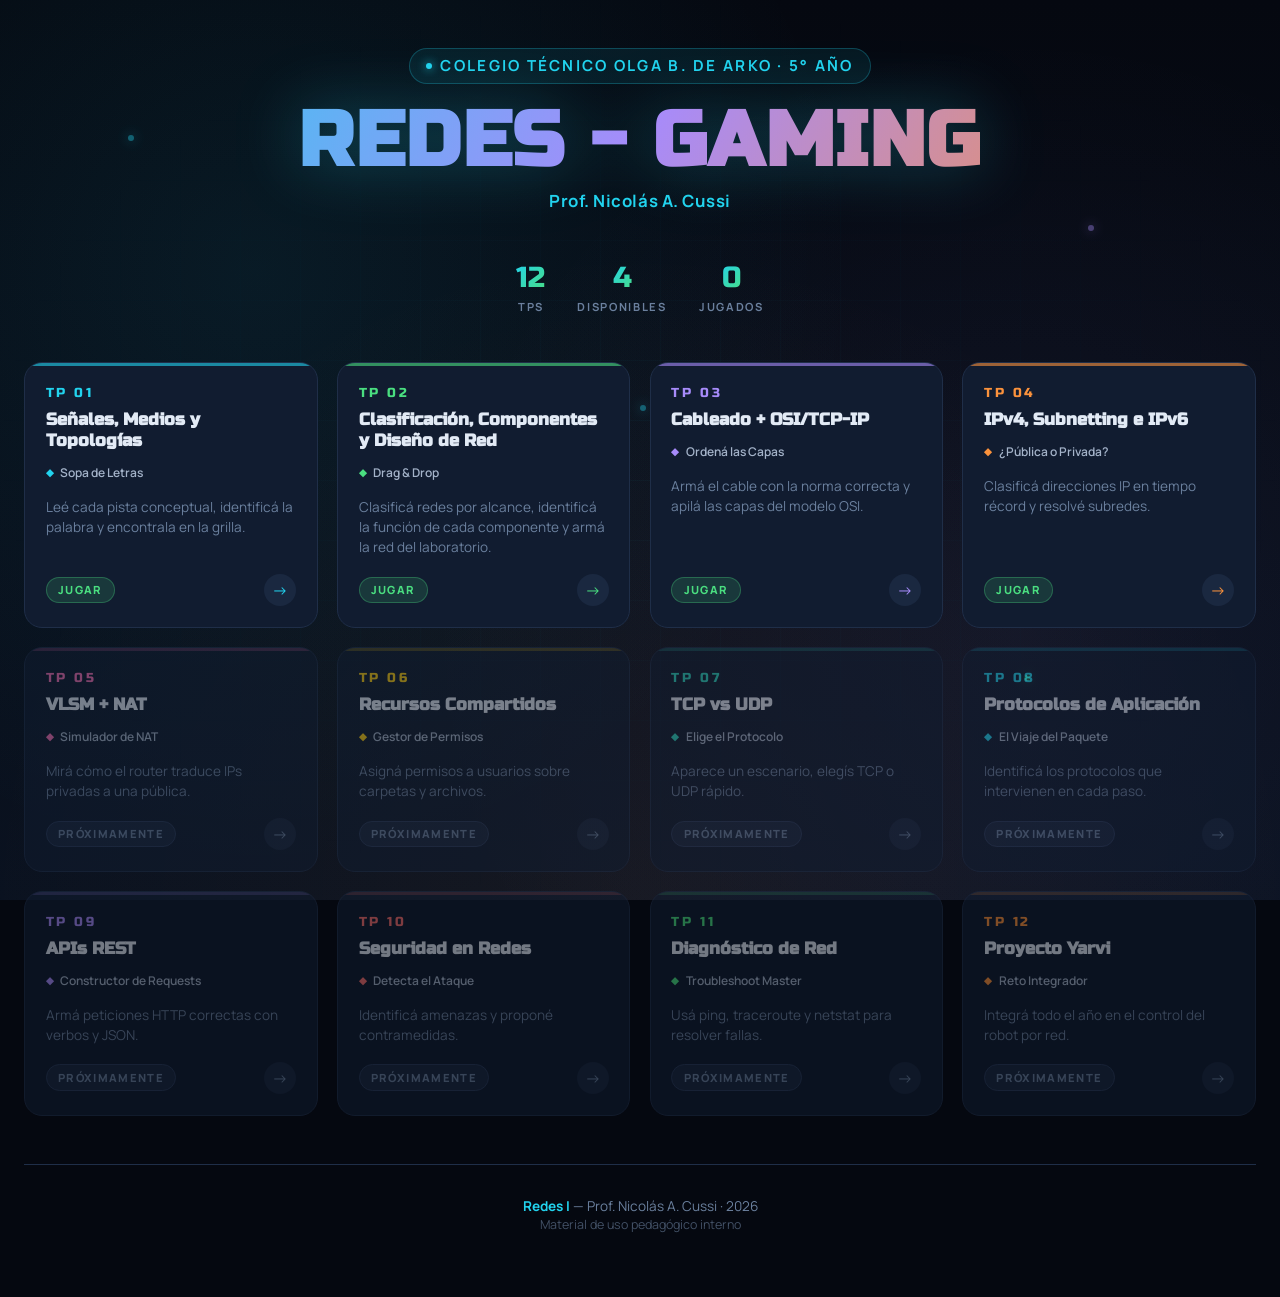
==== commit e8ac8931: "fix: ajustar umbrales de tiempo en sistema de medallas (5/7/9 min) en TP2, TP3 y TP4 - Medallas: ORO" ====
--- a/index.html
+++ b/index.html
@@ -1,2114 +1,55 @@
 <!DOCTYPE html>
 <html lang="es">
 <head>
-<meta charset="UTF-8">
-<meta name="viewport" content="width=device-width, initial-scale=1.0">
-<title>🎮 Redes I Games — Prof. Nicolás A. Cussi</title>
-<link rel="preconnect" href="https://fonts.googleapis.com">
-<link rel="preconnect" href="https://fonts.gstatic.com" crossorigin>
-<link href="https://fonts.googleapis.com/css2?family=Russo+One&family=Manrope:wght@400;500;600;700;800&display=swap" rel="stylesheet">
-<style>
-:root {
-  --bg-deep: #050810;
-  --bg: #0a1220;
-  --surf: #111c30;
-  --surf2: #1a2840;
-  --brd: #2a3b5a;
-  --brd-soft: #1f2e48;
-  --cyan: #22d3ee;
-  --cyan-soft: rgba(34, 211, 238, 0.15);
-  --orange: #fb923c;
-  --green: #4ade80;
-  --purple: #a78bfa;
-  --yellow: #facc15;
-  --pink: #f472b6;
-  --red: #f87171;
-  --teal: #2dd4bf;
-  --txt: #e2eaf5;
-  --txt-soft: #a4b3c9;
-  --muted: #6b809e;
-  --cell: 38px;
-}
-
-* { box-sizing: border-box; margin: 0; padding: 0; }
-html, body { background: var(--bg-deep); }
-body {
-  font-family: 'Manrope', sans-serif;
-  color: var(--txt);
-  min-height: 100vh;
-  overflow-x: hidden;
-  position: relative;
-}
-
-/* ─── ANIMATED NETWORK BACKGROUND ─── */
-.bg-network {
-  position: fixed;
-  inset: 0;
-  z-index: 0;
-  pointer-events: none;
-  overflow: hidden;
-  background:
-    radial-gradient(circle at 20% 30%, rgba(34, 211, 238, 0.08) 0%, transparent 50%),
-    radial-gradient(circle at 80% 70%, rgba(167, 139, 250, 0.06) 0%, transparent 50%),
-    radial-gradient(circle at 50% 100%, rgba(251, 146, 60, 0.05) 0%, transparent 60%),
-    linear-gradient(180deg, var(--bg-deep) 0%, var(--bg) 100%);
-}
-.bg-network::before {
-  content: '';
-  position: absolute;
-  inset: 0;
-  background-image:
-    linear-gradient(rgba(34, 211, 238, 0.03) 1px, transparent 1px),
-    linear-gradient(90deg, rgba(34, 211, 238, 0.03) 1px, transparent 1px);
-  background-size: 60px 60px;
-  mask-image: radial-gradient(ellipse at center, black 0%, transparent 75%);
-  -webkit-mask-image: radial-gradient(ellipse at center, black 0%, transparent 75%);
-}
-
-/* Floating nodes */
-.node {
-  position: absolute;
-  width: 6px;
-  height: 6px;
-  border-radius: 50%;
-  background: var(--cyan);
-  box-shadow: 0 0 12px var(--cyan);
-  opacity: 0.4;
-  animation: float 8s ease-in-out infinite;
-}
-.node:nth-child(1) { top: 15%; left: 10%; animation-delay: 0s; }
-.node:nth-child(2) { top: 25%; left: 85%; background: var(--purple); box-shadow: 0 0 12px var(--purple); animation-delay: 1.5s; }
-.node:nth-child(3) { top: 65%; left: 15%; background: var(--orange); box-shadow: 0 0 12px var(--orange); animation-delay: 3s; }
-.node:nth-child(4) { top: 75%; left: 80%; background: var(--green); box-shadow: 0 0 12px var(--green); animation-delay: 4.5s; }
-.node:nth-child(5) { top: 45%; left: 50%; animation-delay: 6s; }
-
-@keyframes float {
-  0%, 100% { transform: translateY(0) translateX(0); opacity: 0.4; }
-  25% { transform: translateY(-20px) translateX(10px); opacity: 0.8; }
-  50% { transform: translateY(0) translateX(20px); opacity: 0.5; }
-  75% { transform: translateY(20px) translateX(-10px); opacity: 0.7; }
-}
-
-/* ═══════════════════════════════════════════════════════════════ */
-/* ─── MENU SCREEN ─── */
-/* ═══════════════════════════════════════════════════════════════ */
-#scr-menu {
-  position: relative;
-  z-index: 1;
-  min-height: 100vh;
-  padding: 3rem 1.5rem 4rem;
-  display: flex;
-  flex-direction: column;
-  align-items: center;
-}
-
-.menu-inner {
-  width: 100%;
-  max-width: 1280px;
-}
-
-.menu-header {
-  text-align: center;
-  margin-bottom: 3rem;
-  position: relative;
-}
-
-.brand-tag {
-  display: inline-flex;
-  align-items: center;
-  gap: 0.5rem;
-  padding: 0.4rem 1rem;
-  background: rgba(34, 211, 238, 0.08);
-  border: 1px solid rgba(34, 211, 238, 0.25);
-  border-radius: 999px;
-  font-size: 0.78rem;
-  font-weight: 700;
-  color: var(--cyan);
-  letter-spacing: 0.15em;
-  text-transform: uppercase;
-  margin-bottom: 1.2rem;
-}
-.brand-tag::before {
-  content: '';
-  width: 6px;
-  height: 6px;
-  background: var(--cyan);
-  border-radius: 50%;
-  box-shadow: 0 0 10px var(--cyan);
-  animation: pulse 1.8s ease-in-out infinite;
-}
-@keyframes pulse {
-  0%, 100% { opacity: 1; transform: scale(1); }
-  50% { opacity: 0.5; transform: scale(0.85); }
-}
-
-.logo {
-  font-family: 'Russo One', sans-serif;
-  font-size: clamp(2.8rem, 6.5vw, 4.8rem);
-  line-height: 1;
-  margin-bottom: 0.6rem;
-  background: linear-gradient(120deg, var(--cyan) 0%, var(--purple) 50%, var(--orange) 100%);
-  -webkit-background-clip: text;
-  background-clip: text;
-  -webkit-text-fill-color: transparent;
-  filter: drop-shadow(0 0 32px rgba(34, 211, 238, 0.3));
-  letter-spacing: 0.02em;
-}
-
-.logo-sub {
-  color: var(--txt-soft);
-  font-size: 1.05rem;
-  font-weight: 600;
-  letter-spacing: 0.03em;
-}
-.logo-sub strong {
-  color: var(--cyan);
-  font-weight: 700;
-}
-
-/* Stats bar */
-.stats-bar {
-  display: flex;
-  justify-content: center;
-  gap: 2rem;
-  margin: 2rem 0 3rem;
-  flex-wrap: wrap;
-}
-.stat {
-  display: flex;
-  flex-direction: column;
-  align-items: center;
-  gap: 0.2rem;
-}
-.stat-num {
-  font-family: 'Russo One', sans-serif;
-  font-size: 1.8rem;
-  background: linear-gradient(135deg, var(--cyan), var(--green));
-  -webkit-background-clip: text;
-  background-clip: text;
-  -webkit-text-fill-color: transparent;
-}
-.stat-lbl {
-  font-size: 0.7rem;
-  color: var(--muted);
-  text-transform: uppercase;
-  letter-spacing: 0.15em;
-  font-weight: 700;
-}
-
-/* TP Cards Grid */
-.tp-grid {
-  display: grid;
-  grid-template-columns: repeat(auto-fill, minmax(260px, 1fr));
-  gap: 1.2rem;
-  margin-bottom: 3rem;
-}
-
-.tp-card {
-  position: relative;
-  background: var(--surf);
-  border: 1px solid var(--brd-soft);
-  border-radius: 18px;
-  padding: 1.4rem 1.3rem 1.3rem;
-  cursor: pointer;
-  transition: all 0.25s cubic-bezier(0.4, 0, 0.2, 1);
-  overflow: hidden;
-  min-height: 200px;
-  display: flex;
-  flex-direction: column;
-}
-.tp-card::before {
-  content: '';
-  position: absolute;
-  top: 0;
-  left: 0;
-  right: 0;
-  height: 3px;
-  background: var(--accent, var(--cyan));
-  opacity: 0.6;
-  transition: opacity 0.25s;
-}
-.tp-card.active:hover {
-  border-color: var(--accent);
-  transform: translateY(-4px);
-  box-shadow: 0 14px 40px rgba(0, 0, 0, 0.4), 0 0 28px var(--accent-soft);
-}
-.tp-card.active:hover::before { opacity: 1; }
-.tp-card.locked {
-  opacity: 0.5;
-  cursor: not-allowed;
-}
-.tp-card.locked::before { opacity: 0.25; }
-
-.tp-num {
-  font-family: 'Russo One', sans-serif;
-  font-size: 0.8rem;
-  color: var(--accent, var(--cyan));
-  letter-spacing: 0.2em;
-  margin-bottom: 0.5rem;
-}
-
-.tp-title {
-  font-family: 'Russo One', sans-serif;
-  font-size: 1.05rem;
-  color: var(--txt);
-  margin-bottom: 0.8rem;
-  line-height: 1.25;
-}
-
-.tp-game-type {
-  font-size: 0.75rem;
-  color: var(--txt-soft);
-  font-weight: 600;
-  margin-bottom: 1rem;
-  display: flex;
-  align-items: center;
-  gap: 0.4rem;
-}
-.tp-game-type::before {
-  content: '◆';
-  color: var(--accent);
-  font-size: 0.6rem;
-}
-
-.tp-desc {
-  font-size: 0.85rem;
-  color: var(--muted);
-  line-height: 1.5;
-  flex: 1;
-  margin-bottom: 1rem;
-}
-
-.tp-action {
-  display: flex;
-  align-items: center;
-  justify-content: space-between;
-  margin-top: auto;
-}
-.tp-status {
-  font-size: 0.7rem;
-  font-weight: 800;
-  text-transform: uppercase;
-  letter-spacing: 0.12em;
-  padding: 0.3rem 0.7rem;
-  border-radius: 999px;
-}
-.tp-status.live {
-  background: rgba(74, 222, 128, 0.15);
-  color: var(--green);
-  border: 1px solid rgba(74, 222, 128, 0.3);
-}
-.tp-status.soon {
-  background: var(--surf2);
-  color: var(--muted);
-  border: 1px solid var(--brd);
-}
-.tp-arrow {
-  width: 32px;
-  height: 32px;
-  border-radius: 50%;
-  background: var(--surf2);
-  display: flex;
-  align-items: center;
-  justify-content: center;
-  font-size: 1rem;
-  color: var(--accent);
-  transition: all 0.25s;
-}
-.tp-card.active:hover .tp-arrow {
-  background: var(--accent);
-  color: var(--bg-deep);
-  transform: translateX(4px);
-}
-.tp-card.locked .tp-arrow {
-  color: var(--muted);
-}
-
-/* Color variants for cards */
-.tp-card[data-tp="1"] { --accent: var(--cyan); --accent-soft: rgba(34, 211, 238, 0.25); }
-.tp-card[data-tp="2"] { --accent: var(--green); --accent-soft: rgba(74, 222, 128, 0.25); }
-.tp-card[data-tp="3"] { --accent: var(--purple); --accent-soft: rgba(167, 139, 250, 0.25); }
-.tp-card[data-tp="4"] { --accent: var(--orange); --accent-soft: rgba(251, 146, 60, 0.25); }
-.tp-card[data-tp="5"] { --accent: var(--pink); --accent-soft: rgba(244, 114, 182, 0.25); }
-.tp-card[data-tp="6"] { --accent: var(--yellow); --accent-soft: rgba(250, 204, 21, 0.25); }
-.tp-card[data-tp="7"] { --accent: var(--teal); --accent-soft: rgba(45, 212, 191, 0.25); }
-.tp-card[data-tp="8"] { --accent: var(--cyan); --accent-soft: rgba(34, 211, 238, 0.25); }
-.tp-card[data-tp="9"] { --accent: var(--purple); --accent-soft: rgba(167, 139, 250, 0.25); }
-.tp-card[data-tp="10"] { --accent: var(--red); --accent-soft: rgba(248, 113, 113, 0.25); }
-.tp-card[data-tp="11"] { --accent: var(--green); --accent-soft: rgba(74, 222, 128, 0.25); }
-.tp-card[data-tp="12"] { --accent: var(--orange); --accent-soft: rgba(251, 146, 60, 0.25); }
-
-/* Footer */
-.menu-footer {
-  text-align: center;
-  padding-top: 2rem;
-  border-top: 1px solid var(--brd-soft);
-  color: var(--muted);
-  font-size: 0.85rem;
-}
-.menu-footer strong { color: var(--cyan); }
-
-/* ═══════════════════════════════════════════════════════════════ */
-/* ─── WORD SEARCH GAME ─── */
-/* ═══════════════════════════════════════════════════════════════ */
-#scr-game {
-  display: none;
-  position: relative;
-  z-index: 1;
-  height: 100vh;
-  overflow: hidden;
-}
-#scr-game.open { display: block; }
-
-.game-layout {
-  display: flex;
-  height: 100vh;
-}
-
-.sidebar {
-  width: 300px;
-  flex-shrink: 0;
-  background: var(--surf);
-  border-right: 1px solid var(--brd);
-  display: flex;
-  flex-direction: column;
-  padding: 1.5rem 1.3rem;
-  overflow-y: auto;
-}
-
-.sb-back {
-  background: var(--surf2);
-  border: 1px solid var(--brd);
-  color: var(--txt-soft);
-  padding: 0.55rem 0.9rem;
-  border-radius: 9px;
-  font-weight: 700;
-  cursor: pointer;
-  font-size: 0.82rem;
-  margin-bottom: 1rem;
-  font-family: 'Manrope', sans-serif;
-  transition: all 0.18s;
-  display: inline-flex;
-  align-items: center;
-  gap: 0.5rem;
-}
-.sb-back:hover {
-  background: var(--surf);
-  color: var(--cyan);
-  border-color: var(--cyan);
-}
-
-.sb-tag {
-  font-size: 0.7rem;
-  color: var(--cyan);
-  font-weight: 800;
-  letter-spacing: 0.15em;
-  text-transform: uppercase;
-  margin-bottom: 0.3rem;
-}
-.sb-title {
-  font-family: 'Russo One', sans-serif;
-  font-size: 1.2rem;
-  color: var(--txt);
-  margin-bottom: 1.2rem;
-  line-height: 1.2;
-}
-
-.g-timer {
-  font-family: 'Russo One', sans-serif;
-  font-size: 2.2rem;
-  color: var(--orange);
-  text-align: center;
-  margin-bottom: 0.8rem;
-  text-shadow: 0 0 24px rgba(251, 146, 60, 0.4);
-}
-.g-pbar {
-  height: 8px;
-  background: var(--surf2);
-  border-radius: 4px;
-  overflow: hidden;
-  margin-bottom: 0.4rem;
-}
-.g-pfill {
-  height: 100%;
-  background: linear-gradient(90deg, var(--cyan), var(--purple));
-  border-radius: 4px;
-  transition: width 0.4s;
-  box-shadow: 0 0 12px rgba(34, 211, 238, 0.4);
-}
-.g-ptxt {
-  font-size: 0.78rem;
-  color: var(--muted);
-  text-align: center;
-  margin-bottom: 1.2rem;
-  font-weight: 700;
-}
-
-.g-wlist {
-  flex: 1;
-  overflow-y: auto;
-  margin-bottom: 1rem;
-}
-.g-wlist-title {
-  font-size: 0.72rem;
-  color: var(--muted);
-  font-weight: 800;
-  letter-spacing: 0.18em;
-  text-transform: uppercase;
-  margin-bottom: 0.6rem;
-}
-.g-word {
-  display: flex;
-  flex-direction: column;
-  gap: 0.3rem;
-  padding: 0.6rem;
-  border-radius: 9px;
-  margin-bottom: 0.6rem;
-  background: var(--surf2);
-  transition: all 0.3s;
-  border-left: 3px solid transparent;
-}
-.g-word.found { opacity: 0.65; }
-.g-word.found .g-word-clue { text-decoration: line-through; color: var(--muted); }
-
-/* Informaci\u00f3n conceptual de la palabra */
-.g-word-info {
-  display: flex;
-  gap: 0.5rem;
-  align-items: flex-start;
-}
-.g-word-num {
-  font-family: 'Russo One', sans-serif;
-  font-size: 0.75rem;
-  font-weight: 700;
-  color: var(--cyan);
-  flex-shrink: 0;
-  padding: 0.2rem 0.4rem;
-  background: rgba(34, 211, 238, 0.15);
-  border-radius: 5px;
-  line-height: 1;
-}
-.g-word-content {
-  flex: 1;
-  display: flex;
-  flex-direction: column;
-  gap: 0.3rem;
-}
-.g-word-clue {
-  font-size: 0.72rem;
-  color: var(--txt-soft);
-  line-height: 1.3;
-  font-weight: 500;
-}
-.g-word-hint {
-  font-size: 0.65rem;
-  color: var(--orange);
-  font-weight: 700;
-  letter-spacing: 0.03em;
-}
-
-/* Palabra objetivo */
-.g-word-target {
-  display: flex;
-  align-items: center;
-  gap: 0.5rem;
-  padding: 0.4rem 0.5rem;
-  background: rgba(34, 211, 238, 0.08);
-  border-radius: 6px;
-  font-weight: 800;
-  font-size: 0.8rem;
-  letter-spacing: 0.05em;
-}
-.wdot {
-  width: 14px;
-  height: 14px;
-  border-radius: 50%;
-  flex-shrink: 0;
-  border: 2px solid var(--brd);
-  transition: all 0.3s;
-  display: flex;
-  align-items: center;
-  justify-content: center;
-  font-size: 9px;
-  font-weight: 900;
-}
-.g-word.found .wdot { border: none; color: var(--bg-deep); }
-.wpop { animation: wp 0.4s cubic-bezier(0.34, 1.56, 0.64, 1); }
-@keyframes wp {
-  0% { transform: scale(1); }
-  50% { transform: scale(1.06); }
-  100% { transform: scale(1); }
-}
-
-.g-btns {
-  display: flex;
-  flex-direction: column;
-  gap: 0.5rem;
-}
-.btn {
-  padding: 0.65rem 0.9rem;
-  border: none;
-  border-radius: 10px;
-  font-family: 'Manrope', sans-serif;
-  font-weight: 800;
-  font-size: 0.85rem;
-  cursor: pointer;
-  transition: all 0.18s;
-  letter-spacing: 0.03em;
-}
-.btn:hover { transform: translateY(-1px); }
-.btn:active { transform: translateY(0); }
-.btn-c { background: var(--cyan); color: var(--bg-deep); }
-.btn-c:hover { box-shadow: 0 6px 22px rgba(34, 211, 238, 0.35); }
-.btn-g { background: var(--surf2); color: var(--txt); border: 1px solid var(--brd); }
-.btn-g:hover { border-color: var(--cyan); color: var(--cyan); }
-.btn-o { background: var(--orange); color: var(--bg-deep); }
-.btn-o:hover { box-shadow: 0 6px 22px rgba(251, 146, 60, 0.35); }
-
-.game-main {
-  flex: 1;
-  display: flex;
-  align-items: center;
-  justify-content: center;
-  padding: 1.5rem;
-  overflow: hidden;
-}
-.grid-wrap { user-select: none; cursor: crosshair; }
-.g-grid { display: grid; gap: 4px; }
-
-.c {
-  width: var(--cell);
-  height: var(--cell);
-  display: flex;
-  align-items: center;
-  justify-content: center;
-  font-family: 'Russo One', sans-serif;
-  font-size: calc(var(--cell) * 0.5);
-  border-radius: 8px;
-  text-transform: uppercase;
-  transition: background 0.1s, transform 0.1s;
-}
-.c.on {
-  background: rgba(34, 211, 238, 0.08);
-  color: var(--txt);
-  border: 1px solid rgba(34, 211, 238, 0.12);
-}
-.c.on:hover { background: rgba(34, 211, 238, 0.2); }
-.c.sel {
-  background: rgba(251, 146, 60, 0.5) !important;
-  color: #fff !important;
-  transform: scale(1.08);
-  z-index: 2;
-  box-shadow: 0 0 18px rgba(251, 146, 60, 0.5);
-}
-.c.hint {
-  background: rgba(250, 204, 21, 0.55) !important;
-  color: #000 !important;
-  animation: hpulse 0.5s ease-in-out infinite alternate;
-}
-@keyframes hpulse {
-  from { transform: scale(1); }
-  to { transform: scale(1.05); }
-}
-
-.c.f0 { background: rgba(34, 211, 238, 0.42) !important; color: #fff !important; }
-.c.f1 { background: rgba(74, 222, 128, 0.42) !important; color: #fff !important; }
-.c.f2 { background: rgba(167, 139, 250, 0.42) !important; color: #fff !important; }
-.c.f3 { background: rgba(251, 146, 60, 0.42) !important; color: #fff !important; }
-.c.f4 { background: rgba(250, 204, 21, 0.46) !important; color: #000 !important; }
-.c.f5 { background: rgba(244, 114, 182, 0.42) !important; color: #fff !important; }
-.c.f6 { background: rgba(45, 212, 191, 0.42) !important; color: #fff !important; }
-.c.f7 { background: rgba(248, 113, 113, 0.42) !important; color: #fff !important; }
-
-/* Floating label feedback */
-.float-lbl {
-  position: fixed;
-  font-family: 'Russo One', sans-serif;
-  font-size: 1.4rem;
-  font-weight: 900;
-  pointer-events: none;
-  z-index: 100;
-  animation: fl 1s ease-out forwards;
-}
-@keyframes fl {
-  0% { opacity: 0; transform: translateY(0) scale(0.5); }
-  20% { opacity: 1; transform: translateY(-20px) scale(1.1); }
-  100% { opacity: 0; transform: translateY(-100px) scale(1); }
-}
-
-/* ─── RESULTS MODAL ─── */
-#modal-res {
-  display: none;
-  position: fixed;
-  inset: 0;
-  z-index: 200;
-  background: rgba(5, 8, 16, 0.82);
-  backdrop-filter: blur(10px);
-  align-items: center;
-  justify-content: center;
-  padding: 1.5rem;
-}
-#modal-res.open { display: flex; }
-.res-box {
-  background: var(--surf);
-  border: 1px solid var(--brd);
-  border-radius: 24px;
-  padding: 2.5rem 2rem;
-  max-width: 560px;
-  width: 100%;
-  text-align: center;
-  animation: pop 0.45s cubic-bezier(0.34, 1.56, 0.64, 1) forwards;
-}
-@keyframes pop {
-  from { opacity: 0; transform: scale(0.6); }
-  to { opacity: 1; transform: scale(1); }
-}
-.res-title {
-  font-family: 'Russo One', sans-serif;
-  font-size: 2.6rem;
-  background: linear-gradient(135deg, var(--cyan), var(--green));
-  -webkit-background-clip: text;
-  background-clip: text;
-  -webkit-text-fill-color: transparent;
-  margin-bottom: 0.4rem;
-}
-.res-score {
-  font-family: 'Russo One', sans-serif;
-  font-size: 4.2rem;
-  color: var(--orange);
-  line-height: 1;
-  margin-bottom: 0.3rem;
-  text-shadow: 0 0 30px rgba(251, 146, 60, 0.5);
-}
-.res-time {
-  color: var(--muted);
-  font-size: 0.95rem;
-  margin-bottom: 1.5rem;
-  font-weight: 700;
-}
-.res-tags {
-  display: flex;
-  flex-wrap: wrap;
-  gap: 0.5rem;
-  justify-content: center;
-  margin-bottom: 1.5rem;
-}
-.rtag {
-  padding: 0.4rem 0.9rem;
-  border-radius: 20px;
-  font-weight: 800;
-  font-size: 0.82rem;
-  letter-spacing: 0.04em;
-}
-.rtag.ok { color: var(--bg-deep); }
-.rtag.no {
-  background: var(--surf2);
-  color: var(--muted);
-  text-decoration: line-through;
-}
-.res-acts {
-  display: flex;
-  gap: 0.75rem;
-  justify-content: center;
-  flex-wrap: wrap;
-}
-
-/* ─── CONFETTI ─── */
-@keyframes cf-fall {
-  0% { transform: translateY(-20px) rotate(0deg) scale(1); opacity: 1; }
-  100% { transform: translateY(105vh) rotate(720deg) scale(0.5); opacity: 0; }
-}
-.cfx {
-  position: fixed;
-  top: 0;
-  z-index: 300;
-  pointer-events: none;
-  animation: cf-fall linear forwards;
-}
-
-/* ═══════════════════════════════════════════════════════════════ */
-/* ─── TP2 DRAG & DROP ─── */
-/* ═══════════════════════════════════════════════════════════════ */
-#scr-tp2 { display:none; position:relative; z-index:1; min-height:100vh; }
-#scr-tp2.open { display:block; }
-
-.tp2-intro-wrap {
-  min-height:100vh; display:flex; flex-direction:column;
-  align-items:center; justify-content:center; padding:2rem 1.5rem;
-}
-.tp2-intro-tag { font-size:.75rem; color:var(--green); font-weight:800; letter-spacing:.2em; text-transform:uppercase; margin-bottom:.6rem; }
-.tp2-intro-title { font-family:'Russo One',sans-serif; font-size:clamp(1.6rem,4vw,2.4rem); text-align:center; margin-bottom:.5rem; color:var(--txt); }
-.tp2-intro-sub { color:var(--txt-soft); font-size:.9rem; margin-bottom:2rem; text-align:center; }
-.tp2-rounds-preview { display:flex; gap:1rem; margin-bottom:2.5rem; flex-wrap:wrap; justify-content:center; }
-.tp2-rnd-card {
-  background:var(--surf); border:1px solid var(--brd); border-radius:16px;
-  padding:1.2rem 1rem; text-align:center; min-width:130px; max-width:155px;
-  border-top:3px solid var(--green);
-}
-.tp2-rnd-num { font-size:.72rem; color:var(--green); font-weight:800; letter-spacing:.12em; text-transform:uppercase; margin-bottom:.3rem; }
-.tp2-rnd-icon { font-size:1.8rem; margin-bottom:.3rem; }
-.tp2-rnd-name { font-size:.82rem; font-weight:700; color:var(--txt); line-height:1.3; }
-.tp2-intro-btns { display:flex; flex-direction:column; gap:.7rem; width:100%; max-width:280px; }
-
-.tp2-game-wrap { min-height:100vh; display:flex; flex-direction:column; }
-.tp2-header {
-  background:var(--surf); border-bottom:1px solid var(--brd);
-  padding:.85rem 1.4rem; display:flex; align-items:center; gap:.8rem; flex-wrap:wrap;
-}
-.tp2-rnd-badge {
-  background:rgba(74,222,128,.12); border:1px solid rgba(74,222,128,.3);
-  color:var(--green); font-size:.7rem; font-weight:800; letter-spacing:.1em;
-  text-transform:uppercase; padding:.28rem .65rem; border-radius:999px; white-space:nowrap;
-}
-.tp2-rnd-title { font-family:'Russo One',sans-serif; font-size:.92rem; color:var(--txt); }
-.tp2-htimer { font-family:'Russo One',sans-serif; font-size:1.25rem; color:var(--green); text-shadow:0 0 16px rgba(74,222,128,.35); margin-left:auto; }
-.tp2-herrs { font-size:.78rem; color:var(--muted); font-weight:700; }
-.tp2-herrs span { color:var(--red); }
-.tp2-content { flex:1; padding:1.4rem 1.5rem; overflow-y:auto; }
-.tp2-rnd-heading { font-family:'Russo One',sans-serif; font-size:1rem; color:var(--green); margin-bottom:.3rem; }
-.tp2-rnd-sub { font-size:.85rem; color:var(--txt-soft); margin-bottom:1.2rem; }
-
-/* Items bank */
-.dd-bank {
-  display:flex; flex-wrap:wrap; gap:.6rem; padding:.75rem;
-  background:var(--surf2); border-radius:12px; border:1px dashed var(--brd);
-  margin-bottom:1.3rem; min-height:54px;
-}
-.dd-item {
-  background:var(--surf); border:1px solid var(--brd); border-left:3px solid var(--green);
-  border-radius:10px; padding:.48rem .85rem; cursor:grab; user-select:none;
-  touch-action:none; font-size:.85rem; font-weight:700; color:var(--txt);
-  transition:transform .18s, box-shadow .18s; display:flex; align-items:center; gap:.4rem;
-}
-.dd-item:hover { transform:translateY(-2px); box-shadow:0 6px 16px rgba(74,222,128,.2); border-color:var(--green); }
-.dd-item.dragging { opacity:.35; transform:scale(.94); cursor:grabbing; }
-.dd-placed { display:none !important; }
-
-/* R1 zones */
-.r1-zones { display:grid; grid-template-columns:repeat(4,1fr); gap:.7rem; }
-.r1-zone {
-  background:var(--surf); border:2px dashed var(--brd); border-radius:12px;
-  padding:.7rem .5rem; min-height:100px; display:flex; flex-direction:column;
-  align-items:center; gap:.35rem; transition:border-color .18s, background .18s;
-}
-.r1-zone-lbl { font-family:'Russo One',sans-serif; font-size:1.1rem; color:var(--green); }
-.r1-zone-desc { font-size:.65rem; color:var(--muted); text-align:center; margin-bottom:.25rem; }
-.r1-zone-item {
-  background:var(--surf2); border:1px solid var(--green); border-radius:8px;
-  padding:.3rem .5rem; font-size:.7rem; font-weight:600; color:var(--green);
-  text-align:center; width:100%; line-height:1.3;
-}
-
-/* R2 zones */
-.r2-zones { display:flex; flex-direction:column; gap:.6rem; }
-.r2-zone {
-  background:var(--surf); border:2px dashed var(--brd); border-radius:12px;
-  padding:.7rem 1rem; display:flex; align-items:center; gap:.8rem;
-  transition:border-color .18s, background .18s;
-}
-.r2-zone-text { font-size:.85rem; font-weight:600; color:var(--txt-soft); flex:1; }
-.r2-slot {
-  min-width:120px; height:38px; background:var(--surf2); border:1px dashed var(--brd);
-  border-radius:8px; display:flex; align-items:center; justify-content:center;
-  font-size:.78rem; color:var(--muted); font-weight:600; flex-shrink:0; transition:all .18s;
-}
-.r2-slot.filled { border-color:var(--green); background:rgba(74,222,128,.1); color:var(--green); font-weight:800; }
-
-/* R1 bank grid (12 items) */
-#r1-bank { display:grid; grid-template-columns:repeat(3,1fr); }
-#r1-bank .dd-item { font-size:.79rem; }
-
-/* R3 floor plan */
-.r3-layout { display:flex; gap:1.2rem; align-items:flex-start; flex-wrap:wrap; justify-content:center; }
-.r3-plano-wrap { flex:0 0 auto; width:min(460px,50vh); min-width:220px; position:relative; margin:0 auto; }
-.r3-plano-svg { width:100%; height:auto; display:block; border-radius:10px; border:1px solid var(--brd); }
-.r3-drop-overlay { position:absolute; inset:0; pointer-events:none; }
-.r3-dz {
-  position:absolute; width:54px; height:54px; transform:translate(-50%,-50%);
-  border-radius:50%; border:2px dashed var(--brd); background:rgba(17,28,48,.88);
-  display:flex; flex-direction:column; align-items:center; justify-content:center;
-  pointer-events:all; transition:all .18s; cursor:default; font-size:1.1rem; gap:1px;
-}
-.r3-dz-lbl { font-size:.58rem; font-weight:800; color:var(--txt-soft); text-align:center; line-height:1.2; padding:0 2px; }
-.r3-dz.filled { border-color:var(--green); background:rgba(74,222,128,.15); border-style:solid; }
-.r3-dz.filled .r3-dz-lbl { color:var(--green); }
-.r3-side { width:200px; flex-shrink:0; }
-.r3-side-ttl { font-size:.7rem; font-weight:800; color:var(--muted); text-transform:uppercase; letter-spacing:.15em; margin-bottom:.6rem; }
-.r3-placed-list { display:flex; flex-direction:column; gap:.35rem; }
-.r3-pslot {
-  height:34px; background:var(--surf2); border:1px dashed var(--brd); border-radius:8px;
-  display:flex; align-items:center; padding:0 .7rem; font-size:.78rem; color:var(--muted); font-weight:600; transition:all .18s;
-}
-.r3-pslot.filled { border-color:var(--green); background:rgba(74,222,128,.1); color:var(--green); font-weight:800; }
-.r3-trash {
-  background:var(--surf); border:2px dashed rgba(248,113,113,.4); border-radius:12px;
-  padding:.65rem; min-height:64px; display:flex; flex-direction:column; align-items:center;
-  justify-content:center; margin-top:.7rem; transition:all .18s;
-  color:var(--red); font-size:.8rem; font-weight:700; gap:.2rem;
-}
-.r3-discarded { margin-top:.4rem; display:flex; flex-wrap:wrap; gap:.3rem; }
-.r3-disc-chip {
-  background:rgba(248,113,113,.08); border:1px solid rgba(248,113,113,.25); border-radius:8px;
-  padding:.25rem .55rem; font-size:.75rem; color:var(--red); font-weight:700;
-}
-
-/* Zone hover/flash states */
-.dz-hover { border-color:var(--green) !important; background:rgba(74,222,128,.08) !important; }
-.r3-trash.dz-hover { border-color:var(--red) !important; background:rgba(248,113,113,.08) !important; }
-@keyframes flash-ok { 0%,100%{} 50%{background:rgba(74,222,128,.22);border-color:var(--green)} }
-@keyframes flash-err { 0%,100%{} 50%{background:rgba(248,113,113,.22);border-color:var(--red)} }
-.do-flash-ok { animation:flash-ok .5s ease; }
-.do-flash-err { animation:flash-err .5s ease; }
-
-/* Drag ghost */
-.dd-ghost {
-  position:fixed; pointer-events:none; z-index:9000; background:var(--surf);
-  border:2px solid var(--green); border-radius:10px; padding:.48rem .85rem;
-  font-size:.85rem; font-weight:700; color:var(--green); display:flex;
-  align-items:center; gap:.4rem; white-space:nowrap;
-  box-shadow:0 8px 24px rgba(74,222,128,.3); opacity:.9; transform:scale(1.05);
-}
-
-/* Round complete banner */
-.rnd-overlay { position:fixed; inset:0; z-index:398; background:rgba(5,8,16,.55); }
-.rnd-banner {
-  position:fixed; top:50%; left:50%; transform:translate(-50%,-50%) scale(0);
-  background:var(--surf); border:1px solid var(--green); border-radius:20px;
-  padding:2rem 3rem; text-align:center; z-index:399;
-  box-shadow:0 0 40px rgba(74,222,128,.3);
-  animation:rnd-pop .45s cubic-bezier(.34,1.56,.64,1) forwards;
-}
-@keyframes rnd-pop { from{transform:translate(-50%,-50%) scale(0);opacity:0} to{transform:translate(-50%,-50%) scale(1);opacity:1} }
-.rnd-banner-icon { font-size:2.5rem; margin-bottom:.3rem; }
-.rnd-banner-title { font-family:'Russo One',sans-serif; font-size:1.4rem; color:var(--green); margin-bottom:1rem; }
-
-/* Toast */
-.tp2-toast {
-  position:fixed; bottom:1.5rem; left:50%; transform:translateX(-50%);
-  background:var(--surf2); border:1px solid var(--brd); border-radius:10px;
-  padding:.55rem 1.2rem; font-size:.83rem; font-weight:600; color:var(--txt-soft);
-  z-index:300; animation:toast-in .3s ease; max-width:90vw; text-align:center; pointer-events:none;
-}
-@keyframes toast-in { from{opacity:0;transform:translateX(-50%) translateY(8px)} to{opacity:1;transform:translateX(-50%) translateY(0)} }
-
-/* TP2 Results modal */
-#modal-tp2 {
-  display:none; position:fixed; inset:0; z-index:500;
-  background:rgba(5,8,16,.88); backdrop-filter:blur(10px);
-  align-items:center; justify-content:center; padding:1.5rem; overflow-y:auto;
-}
-#modal-tp2.open { display:flex; }
-.tp2-res-box {
-  background:var(--surf); border:1px solid var(--brd); border-radius:24px;
-  padding:2.5rem 2rem; max-width:500px; width:100%; text-align:center;
-  animation:pop .45s cubic-bezier(.34,1.56,.64,1);
-}
-.tp2-res-sub { font-size:.72rem; color:var(--green); font-weight:800; letter-spacing:.18em; text-transform:uppercase; margin-bottom:.4rem; }
-.tp2-res-title { font-family:'Russo One',sans-serif; font-size:1.7rem; color:var(--txt); margin-bottom:.9rem; }
-.tp2-medal { font-size:3.5rem; line-height:1; margin-bottom:.2rem; }
-.tp2-medal-name { font-family:'Russo One',sans-serif; font-size:1.5rem; margin-bottom:.2rem; }
-.tp2-res-time { font-size:.9rem; font-weight:700; color:var(--muted); margin-bottom:.3rem; }
-.tp2-res-stats { font-size:.83rem; color:var(--txt-soft); margin-bottom:.7rem; }
-.tp2-badge { display:inline-block; padding:.28rem .75rem; border-radius:999px; font-size:.78rem; font-weight:800; margin:.2rem; }
-.tp2-badge-star { background:rgba(250,204,21,.12); border:1px solid rgba(250,204,21,.3); color:var(--yellow); }
-.tp2-badge-rec  { background:rgba(34,211,238,.1);  border:1px solid rgba(34,211,238,.3);  color:var(--cyan); }
-.tp2-rondas { text-align:left; background:var(--surf2); border-radius:12px; padding:.9rem 1rem; margin-bottom:1.5rem; margin-top:.8rem; }
-.tp2-ronda-row { display:flex; align-items:center; gap:.5rem; padding:.32rem 0; font-size:.83rem; color:var(--txt-soft); }
-.tp2-ronda-row:not(:last-child) { border-bottom:1px solid var(--brd-soft); }
-.tp2-check { color:var(--green); font-weight:900; }
-.tp2-res-acts { display:flex; gap:.7rem; justify-content:center; flex-wrap:wrap; }
-
-/* btn-green variant */
-.btn-grn { background:var(--green); color:var(--bg-deep); }
-.btn-grn:hover { box-shadow:0 6px 22px rgba(74,222,128,.35); }
-
-@media(max-width:700px) {
-  #r1-bank { grid-template-columns:repeat(2,1fr); }
-  .r1-zones { grid-template-columns:repeat(2,1fr); }
-  .r3-layout { flex-direction:column; }
-  .r3-plano-wrap { width:100%; max-width:380px; margin:0 auto; }
-  .r3-side { width:100%; }
-  .r2-zone { flex-direction:column; align-items:flex-start; }
-  .r2-slot { min-width:100%; margin-top:.3rem; }
-}
-
-/* ─── RESPONSIVE ─── */
-@media (max-width: 900px) {
-  .game-layout { flex-direction: column; }
-  .sidebar { width: 100%; max-height: 240px; padding: 1rem; }
-  .g-timer { font-size: 1.5rem; }
-  .g-wlist { max-height: 90px; }
-  .game-main { padding: 1rem 0.5rem; }
-  :root { --cell: 30px; }
-}
-@media (max-width: 600px) {
-  :root { --cell: 26px; }
-  .logo { font-size: 2.6rem; }
-  .stats-bar { gap: 1rem; }
-  .stat-num { font-size: 1.4rem; }
-  .tp-grid { grid-template-columns: 1fr; }
-}
-</style>
+  <meta charset="UTF-8">
+  <meta name="viewport" content="width=device-width, initial-scale=1.0">
+  <title>🎮 Redes I Games — Prof. Nicolás A. Cussi</title>
+  <link rel="preconnect" href="https://fonts.googleapis.com">
+  <link rel="preconnect" href="https://fonts.gstatic.com" crossorigin>
+  <link rel="stylesheet" href="css/base.css">
+  <link rel="stylesheet" href="css/menu.css">
+  <link rel="stylesheet" href="css/shared.css">
 </head>
 <body>
+  <div class="bg-network">
+    <div class="node"></div>
+    <div class="node"></div>
+    <div class="node"></div>
+    <div class="node"></div>
+    <div class="node"></div>
+  </div>
 
-<!-- Animated background -->
-<div class="bg-network">
-  <div class="node"></div>
-  <div class="node"></div>
-  <div class="node"></div>
-  <div class="node"></div>
-  <div class="node"></div>
-</div>
-
-<!-- ═══════════════════════════════════════════════════════════════ -->
-<!-- MENU SCREEN -->
-<!-- ═══════════════════════════════════════════════════════════════ -->
-<div id="scr-menu">
-  <div class="menu-inner">
-    <div class="menu-header">
-      <div class="brand-tag">Colegio Técnico Olga B. de Arko · 5° Año</div>
-      <h1 class="logo">REDES I GAMES</h1>
-      <p class="logo-sub">Gamificación para reforzar conceptos · <strong>Prof. Nicolás A. Cussi</strong></p>
-    </div>
-
-    <div class="stats-bar">
-      <div class="stat">
-        <span class="stat-num" id="st-total">12</span>
-        <span class="stat-lbl">TPs</span>
+  <div id="scr-menu">
+    <div class="menu-inner">
+      <div class="menu-header">
+        <div class="brand-tag">Colegio Técnico Olga B. de Arko · 5° Año</div> 
+        <br> 
+        <h1 class="logo">REDES - GAMING</h1>
+        <p class="logo-sub"><strong>Prof. Nicolás A. Cussi</strong></p>
       </div>
-      <div class="stat">
-        <span class="stat-num" id="st-active">1</span>
-        <span class="stat-lbl">Disponibles</span>
-      </div>
-      <div class="stat">
-        <span class="stat-num" id="st-played">0</span>
-        <span class="stat-lbl">Jugados</span>
-      </div>
-    </div>
-
-    <div class="tp-grid" id="tp-grid">
-      <!-- Cards rendered by JS -->
-    </div>
-
-    <div class="menu-footer">
-      <strong>Redes I</strong> — Prof. Nicolás A. Cussi · 2026<br>
-      <span style="opacity:.6;font-size:.78rem">Material de uso pedagógico interno</span>
-    </div>
-  </div>
-</div>
-
-<!-- ═══════════════════════════════════════════════════════════════ -->
-<!-- WORD SEARCH GAME SCREEN -->
-<!-- ═══════════════════════════════════════════════════════════════ -->
-<div id="scr-game">
-  <div class="game-layout">
-    <aside class="sidebar">
-      <button class="sb-back" onclick="goMenu()">← Menú</button>
-      <div class="sb-tag" id="sb-tag">TP 01 · Sopa de Letras</div>
-      <div class="sb-title" id="sb-title">Señales, Medios y Topologías</div>
-
-      <div class="g-timer" id="g-timer">⏱ 0:00</div>
-      <div class="g-pbar"><div class="g-pfill" id="g-pfill"></div></div>
-      <div class="g-ptxt" id="g-ptxt">0 / 12 palabras encontradas</div>
-
-      <div class="g-wlist">
-        <div class="g-wlist-title">Palabras a encontrar</div>
-        <div id="g-wlist-items"></div>
-      </div>
-
-      <div class="g-btns">
-        <button class="btn btn-g" onclick="reshuffleGame()">🔀 Rearmar</button>
-        <button class="btn btn-o" onclick="showResults()">🏁 Terminar</button>
-      </div>
-    </aside>
-
-    <main class="game-main">
-      <div class="grid-wrap" id="grid-wrap">
-        <div class="g-grid" id="g-grid"></div>
-      </div>
-    </main>
-  </div>
-</div>
-
-<!-- ═══════════════════════════════════════════════════════════════ -->
-<!-- TP2 DRAG & DROP GAME -->
-<!-- ═══════════════════════════════════════════════════════════════ -->
-<div id="scr-tp2">
-
-  <!-- Pantalla intro -->
-  <div id="tp2-intro">
-    <div class="tp2-intro-wrap">
-      <div class="tp2-intro-tag">TP 02 · Drag &amp; Drop</div>
-      <h2 class="tp2-intro-title">Clasificación, Componentes<br>y Diseño de Red</h2>
-      <p class="tp2-intro-sub">3 rondas progresivas — el cronómetro corre desde que empezás</p>
-      <div class="tp2-rounds-preview">
-        <div class="tp2-rnd-card">
-          <div class="tp2-rnd-num">Ronda 1</div>
-          <div class="tp2-rnd-icon">🏷</div>
-          <div class="tp2-rnd-name">¿Qué tipo de red es?</div>
+      <div class="stats-bar">
+        <div class="stat">
+          <span class="stat-num" id="st-total">12</span>
+          <span class="stat-lbl">TPs</span>
         </div>
-        <div class="tp2-rnd-card">
-          <div class="tp2-rnd-num">Ronda 2</div>
-          <div class="tp2-rnd-icon">🔧</div>
-          <div class="tp2-rnd-name">Función de componentes</div>
+        <div class="stat">
+          <span class="stat-num" id="st-active">1</span>
+          <span class="stat-lbl">Disponibles</span>
         </div>
-        <div class="tp2-rnd-card">
-          <div class="tp2-rnd-num">Ronda 3</div>
-          <div class="tp2-rnd-icon">🏫</div>
-          <div class="tp2-rnd-name">Armá la red del aula</div>
+        <div class="stat">
+          <span class="stat-num" id="st-played">0</span>
+          <span class="stat-lbl">Jugados</span>
         </div>
       </div>
-      <div class="tp2-intro-btns">
-        <button class="btn btn-grn" onclick="tp2StartGame()">▶ Empezar Juego</button>
-        <button class="btn btn-g" onclick="goMenu()">← Menú</button>
+      <div class="tp-grid" id="tp-grid"></div>
+      <div class="menu-footer">
+        <strong>Redes I</strong> — Prof. Nicolás A. Cussi · 2026<br>
+        <span style="opacity:.6;font-size:.78rem">Material de uso pedagógico interno</span>
       </div>
     </div>
   </div>
 
-  <!-- Pantalla de juego -->
-  <div id="tp2-game" style="display:none">
-    <div class="tp2-game-wrap">
-      <div class="tp2-header">
-        <button class="sb-back" onclick="goMenu()">← Menú</button>
-        <span class="tp2-rnd-badge" id="tp2-rnd-badge">Ronda 1 de 3</span>
-        <span class="tp2-rnd-title" id="tp2-rnd-title">¿Qué tipo de red es?</span>
-        <span class="tp2-htimer" id="tp2-timer">⏱ 0:00</span>
-        <span class="tp2-herrs">Errores: <span id="tp2-errs">0</span></span>
-      </div>
-      <div class="tp2-content" id="tp2-content"></div>
-    </div>
-  </div>
-
-</div>
-
-<!-- TP2 RESULTS MODAL -->
-<div id="modal-tp2">
-  <div class="tp2-res-box">
-    <div class="tp2-res-sub">TP 02 · Completado</div>
-    <div class="tp2-res-title">🏆 ¡TP2 Completado!</div>
-    <div class="tp2-medal" id="tp2-medal">🥇</div>
-    <div class="tp2-medal-name" id="tp2-medal-name">ORO</div>
-    <div class="tp2-res-time" id="tp2-res-time">⏱ Tiempo: 0:00</div>
-    <div class="tp2-res-stats" id="tp2-res-stats"></div>
-    <div id="tp2-badges"></div>
-    <div class="tp2-rondas">
-      <div class="tp2-ronda-row"><span class="tp2-check">✓</span> R1 — Clasificación de redes</div>
-      <div class="tp2-ronda-row"><span class="tp2-check">✓</span> R2 — Función de componentes</div>
-      <div class="tp2-ronda-row"><span class="tp2-check">✓</span> R3 — Armado de la red del aula</div>
-    </div>
-    <div class="tp2-res-acts">
-      <button class="btn btn-grn" onclick="tp2Replay()">🔄 Jugar de nuevo</button>
-      <button class="btn btn-g" onclick="goMenu()">🏠 Menú</button>
-    </div>
-  </div>
-</div>
-
-<!-- RESULTS MODAL -->
-<div id="modal-res">
-  <div class="res-box">
-    <div class="res-title" id="res-title">¡Excelente!</div>
-    <div class="res-score" id="res-score">12/12</div>
-    <div class="res-time" id="res-time">⏱ Tiempo: 0:00</div>
-    <div class="res-tags" id="res-tags"></div>
-    <div class="res-acts">
-      <button class="btn btn-c" onclick="closeResults()">Seguir jugando</button>
-      <button class="btn btn-g" onclick="reshuffleFromRes()">🔀 Rearmar</button>
-      <button class="btn btn-o" onclick="goMenu()">🏠 Menú</button>
-    </div>
-  </div>
-</div>
-
-<script>
-// ═══════════════════════════════════════════════════════════════
-// TP CATALOG
-// ═══════════════════════════════════════════════════════════════
-const TPS = [
-  {
-    n: 1, title: "Señales, Medios y Topologías",
-    type: "Sopa de Letras",
-    desc: "Leé cada pista conceptual, identificá la palabra y encontrala en la grilla.",
-    active: true,
-    game: "wordsearch",
-    words: [
-      { w: "ANALOGICA",  clue: "Tipo de señal que varía de forma continua (ondas)",        hint: "ANA..." },
-      { w: "DIGITAL",    clue: "Tipo de señal que trabaja con dos valores: 0 y 1",          hint: "DIG..." },
-      { w: "UTP",        clue: "Medio guiado más usado en redes LAN, con conector RJ-45",   hint: "U..." },
-      { w: "FIBRA",      clue: "Medio guiado que transmite datos mediante pulsos de luz",   hint: "FIB..." },
-      { w: "WIFI",       clue: "Medio no guiado más usado para conectar dispositivos a Internet", hint: "WI..." },
-      { w: "BLUETOOTH",  clue: "Medio no guiado de corto alcance para conectar audífonos o joysticks", hint: "BLU..." },
-      { w: "INFRARROJO", clue: "Medio no guiado usado en controles remotos (TV, A/C)",      hint: "INF..." },
-      { w: "ESTRELLA",   clue: "Topología donde todos los nodos se conectan a un dispositivo central (switch)", hint: "EST..." },
-      { w: "MALLA",      clue: "Topología donde cada nodo se conecta a varios otros (muy redundante)", hint: "MAL..." },
-      { w: "BUS",        clue: "Topología donde todos los nodos comparten un único cable central",     hint: "B..." },
-      { w: "ANILLO",     clue: "Topología con forma de círculo donde los datos viajan en un sentido", hint: "ANI..." },
-      { w: "TOPOLOGIA",  clue: "Nombre genérico de la forma en que se organizan los nodos de una red", hint: "TOP..." }
-    ]
-  },
-  { n: 2, title: "Clasificación, Componentes y Diseño de Red", type: "Drag & Drop", desc: "Clasificá redes por alcance, identificá la función de cada componente y armá la red del laboratorio.", active: true, game: "dragdrop" },
-  { n: 3, title: "Cableado + OSI/TCP-IP", type: "Ordená las Capas", desc: "Armá el cable con la norma correcta y apilá las capas del modelo OSI.", active: false },
-  { n: 4, title: "IPv4, Subnetting e IPv6", type: "¿Pública o Privada?", desc: "Clasificá direcciones IP en tiempo récord y resolvé subredes.", active: false },
-  { n: 5, title: "VLSM + NAT", type: "Simulador de NAT", desc: "Mirá cómo el router traduce IPs privadas a una pública.", active: false },
-  { n: 6, title: "Recursos Compartidos", type: "Gestor de Permisos", desc: "Asigná permisos a usuarios sobre carpetas y archivos.", active: false },
-  { n: 7, title: "TCP vs UDP", type: "Elige el Protocolo", desc: "Aparece un escenario, elegís TCP o UDP rápido.", active: false },
-  { n: 8, title: "Protocolos de Aplicación", type: "El Viaje del Paquete", desc: "Identificá los protocolos que intervienen en cada paso.", active: false },
-  { n: 9, title: "APIs REST", type: "Constructor de Requests", desc: "Armá peticiones HTTP correctas con verbos y JSON.", active: false },
-  { n: 10, title: "Seguridad en Redes", type: "Detecta el Ataque", desc: "Identificá amenazas y proponé contramedidas.", active: false },
-  { n: 11, title: "Diagnóstico de Red", type: "Troubleshoot Master", desc: "Usá ping, traceroute y netstat para resolver fallas.", active: false },
-  { n: 12, title: "Proyecto Yarvi", type: "Reto Integrador", desc: "Integrá todo el año en el control del robot por red.", active: false }
-];
-
-// ═══════════════════════════════════════════════════════════════
-// MENU RENDERING
-// ═══════════════════════════════════════════════════════════════
-function renderMenu() {
-  const grid = document.getElementById('tp-grid');
-  grid.innerHTML = '';
-  let activeCount = 0;
-  TPS.forEach(tp => {
-    if (tp.active) activeCount++;
-    const card = document.createElement('div');
-    card.className = 'tp-card ' + (tp.active ? 'active' : 'locked');
-    card.dataset.tp = tp.n;
-    if (tp.active) card.onclick = () => startGame(tp);
-    card.innerHTML = `
-      <div class="tp-num">TP ${String(tp.n).padStart(2,'0')}</div>
-      <h3 class="tp-title">${tp.title}</h3>
-      <div class="tp-game-type">${tp.type}</div>
-      <p class="tp-desc">${tp.desc}</p>
-      <div class="tp-action">
-        <span class="tp-status ${tp.active ? 'live' : 'soon'}">${tp.active ? 'JUGAR' : 'Próximamente'}</span>
-        <span class="tp-arrow">→</span>
-      </div>
-    `;
-    grid.appendChild(card);
-  });
-  document.getElementById('st-active').textContent = activeCount;
-  document.getElementById('st-played').textContent = getPlayedCount();
-}
-
-function getPlayedCount() {
-  try { return Object.keys(JSON.parse(localStorage.getItem('redes_played') || '{}')).length; }
-  catch { return 0; }
-}
-function markPlayed(n) {
-  try {
-    const d = JSON.parse(localStorage.getItem('redes_played') || '{}');
-    d['tp' + n] = true;
-    localStorage.setItem('redes_played', JSON.stringify(d));
-  } catch {}
-}
-
-// ═══════════════════════════════════════════════════════════════
-// WORD SEARCH GAME
-// ═══════════════════════════════════════════════════════════════
-const COLORS = ['#22d3ee','#4ade80','#a78bfa','#fb923c','#facc15','#f472b6','#2dd4bf','#f87171'];
-const ALPHA = 'ABCDEFGHIJKLMNOPQRSTUVWXYZ';
-const DIRECTIONS = [
-  [0, 1],   // → horizontal
-  [1, 0],   // ↓ vertical
-  [1, 1],   // ↘ diagonal
-  [-1, 1],  // ↗ diagonal up
-];
-
-let G = null;
-let G2 = null;
-let ddDrag = null;
-let selCells = [];
-let startRC = null;
-let isDragging = false;
-let timerInt = null;
-let timerSec = 0;
-
-function startGame(tp) {
-  if (!tp.active) return;
-  markPlayed(tp.n);
-  document.getElementById('scr-menu').style.display = 'none';
-  if (tp.game === 'dragdrop') { initTP2(); return; }
-  document.getElementById('sb-tag').textContent = `TP ${String(tp.n).padStart(2,'0')} · ${tp.type}`;
-  document.getElementById('sb-title').textContent = tp.title;
-  document.getElementById('scr-game').classList.add('open');
-  initWordSearch(tp.words);
-}
-
-function initWordSearch(wordData) {
-  // Preservar información de clue e hint
-  const wordMetadata = {};
-  const words = wordData.map((item, i) => {
-    const w = item.w.toUpperCase().replace(/[^A-Z]/g, '');
-    wordMetadata[w] = {
-      clue: item.clue || '',
-      hint: item.hint || 'Pista...',
-      index: i + 1
-    };
-    return w;
-  });
-  
-  const maxLen = Math.max(...words.map(w => w.length));
-  const rows = Math.max(12, maxLen + 2);
-  const cols = Math.max(12, maxLen + 2);
-  
-  const res = placeWords(words, null, rows, cols, true, true);
-  if (!res) {
-    alert('No se pudo generar la sopa. Probá reshuffle.');
-    return;
-  }
-  G = {
-    grid: res.grid,
-    placements: res.placements,
-    words,
-    wordMetadata,
-    rows, cols,
-    mask: null,
-    diag: true,
-    rev: true,
-    foundSet: new Set(),
-    colorIdx: {}
-  };
-  words.forEach((w, i) => G.colorIdx[w] = i % COLORS.length);
-  renderGame();
-  startTimer();
-  adjustCell();
-}
-
-function placeWords(words, mask, rows, cols, allowDiag, allowReverse) {
-  const grid = Array(rows).fill(null).map(() => Array(cols).fill(null));
-  const placements = [];
-  const sorted = [...words].sort((a, b) => b.length - a.length);
-  
-  for (const word of sorted) {
-    let placed = false;
-    let attempts = 0;
-    while (!placed && attempts < 500) {
-      attempts++;
-      const dirs = allowDiag ? DIRECTIONS : DIRECTIONS.slice(0, 2);
-      const [dr, dc] = dirs[Math.floor(Math.random() * dirs.length)];
-      const reverse = allowReverse && Math.random() < 0.4;
-      const w = reverse ? word.split('').reverse().join('') : word;
-      
-      const r0 = Math.floor(Math.random() * rows);
-      const c0 = Math.floor(Math.random() * cols);
-      
-      // Check fit
-      const r1 = r0 + dr * (w.length - 1);
-      const c1 = c0 + dc * (w.length - 1);
-      if (r1 < 0 || r1 >= rows || c1 < 0 || c1 >= cols) continue;
-      
-      // Check conflicts
-      let ok = true;
-      const cells = [];
-      for (let i = 0; i < w.length; i++) {
-        const r = r0 + dr * i;
-        const c = c0 + dc * i;
-        if (grid[r][c] !== null && grid[r][c] !== w[i]) { ok = false; break; }
-        cells.push([r, c]);
-      }
-      if (!ok) continue;
-      
-      // Place
-      for (let i = 0; i < w.length; i++) grid[cells[i][0]][cells[i][1]] = w[i];
-      placements.push({ word, cells, found: false });
-      placed = true;
-    }
-    if (!placed) return null;
-  }
-  
-  // Fill rest with random
-  for (let r = 0; r < rows; r++) {
-    for (let c = 0; c < cols; c++) {
-      if (grid[r][c] === null) grid[r][c] = ALPHA[Math.floor(Math.random() * 26)];
-    }
-  }
-  return { grid, placements };
-}
-
-function renderGame() {
-  // Word list
-  const wlist = document.getElementById('g-wlist-items');
-  wlist.innerHTML = '';
-  G.words.forEach(w => {
-    const meta = G.wordMetadata[w];
-    const el = document.createElement('div');
-    el.className = 'g-word';
-    el.id = 'gw-' + w;
-    
-    // Contenedor de información conceptual (SIN mostrar la palabra)
-    const infoHtml = meta ? `
-      <div class="g-word-info">
-        <div class="g-word-num">${meta.index}.</div>
-        <div class="g-word-content">
-          <div class="g-word-clue">${meta.clue}</div>
-          <div class="g-word-hint">📌 ${meta.hint}</div>
-        </div>
-      </div>
-    ` : `<span class="wdot" id="wd-${w}"></span><span class="wtxt">${w}</span>`;
-    
-    el.innerHTML = infoHtml;
-    wlist.appendChild(el);
-  });
-  
-  // Grid
-  const gridEl = document.getElementById('g-grid');
-  gridEl.style.gridTemplateColumns = `repeat(${G.cols}, var(--cell))`;
-  gridEl.innerHTML = '';
-  for (let r = 0; r < G.rows; r++) {
-    for (let c = 0; c < G.cols; c++) {
-      const el = document.createElement('div');
-      el.className = 'c on';
-      el.dataset.r = r;
-      el.dataset.c = c;
-      el.textContent = G.grid[r][c];
-      gridEl.appendChild(el);
-    }
-  }
-  
-  // Restore found markers
-  G.placements.forEach(p => {
-    if (p.found) {
-      const cls = 'f' + G.colorIdx[p.word];
-      p.cells.forEach(([r, c]) => {
-        const el = document.querySelector(`#g-grid .c[data-r="${r}"][data-c="${c}"]`);
-        if (el) { el.classList.remove('on'); el.classList.add(cls); }
-      });
-      const wi = document.getElementById('gw-' + p.word);
-      const color = COLORS[G.colorIdx[p.word]];
-      if (wi) { 
-        wi.classList.add('found'); 
-        wi.style.borderLeft = `3px solid ${color}`;
-        // Marcar el número como encontrado
-        const numEl = wi.querySelector('.g-word-num');
-        if (numEl) {
-          numEl.style.background = color;
-          numEl.style.color = '#000';
-        }
-      }
-      G.foundSet.add(p.word);
-    }
-  });
-  
-  updateProgress();
-  attachGridEvents();
-}
-
-function attachGridEvents() {
-  const grid = document.getElementById('g-grid');
-  grid.onmousedown = onDown;
-  grid.onmousemove = onMove;
-  grid.onmouseup = onUp;
-  grid.onmouseleave = onUp;
-  grid.ontouchstart = onTouchStart;
-  grid.ontouchmove = onTouchMove;
-  grid.ontouchend = onUp;
-}
-
-function getCellFromPoint(x, y) {
-  const el = document.elementFromPoint(x, y);
-  if (el && el.classList.contains('c') && el.classList.contains('on')) return el;
-  return null;
-}
-
-function onDown(e) {
-  e.preventDefault();
-  const el = getCellFromPoint(e.clientX, e.clientY);
-  if (!el) return;
-  isDragging = true;
-  clearSel();
-  startRC = [parseInt(el.dataset.r), parseInt(el.dataset.c)];
-  selCells = [startRC];
-  el.classList.add('sel');
-}
-
-function onMove(e) {
-  if (!isDragging) return;
-  e.preventDefault();
-  updateSel(e.clientX, e.clientY);
-}
-
-function onTouchStart(e) {
-  if (!e.touches[0]) return;
-  e.preventDefault();
-  const t = e.touches[0];
-  const el = getCellFromPoint(t.clientX, t.clientY);
-  if (!el) return;
-  isDragging = true;
-  clearSel();
-  startRC = [parseInt(el.dataset.r), parseInt(el.dataset.c)];
-  selCells = [startRC];
-  el.classList.add('sel');
-}
-function onTouchMove(e) {
-  if (!isDragging || !e.touches[0]) return;
-  e.preventDefault();
-  const t = e.touches[0];
-  updateSel(t.clientX, t.clientY);
-}
-
-function updateSel(x, y) {
-  const el = getCellFromPoint(x, y);
-  if (!el) return;
-  const r = parseInt(el.dataset.r);
-  const c = parseInt(el.dataset.c);
-  if (!startRC) return;
-  const [sr, sc] = startRC;
-  const dr = r - sr;
-  const dc = c - sc;
-  
-  let stepR, stepC, steps;
-  if (dr === 0 && dc === 0) { steps = 0; stepR = 0; stepC = 0; }
-  else if (dr === 0) { steps = Math.abs(dc); stepR = 0; stepC = Math.sign(dc); }
-  else if (dc === 0) { steps = Math.abs(dr); stepR = Math.sign(dr); stepC = 0; }
-  else if (Math.abs(dr) === Math.abs(dc)) { steps = Math.abs(dr); stepR = Math.sign(dr); stepC = Math.sign(dc); }
-  else return;
-  
-  // Clear current sel except start
-  document.querySelectorAll('#g-grid .c.sel').forEach(e2 => e2.classList.remove('sel'));
-  selCells = [];
-  for (let i = 0; i <= steps; i++) {
-    const rr = sr + stepR * i;
-    const cc = sc + stepC * i;
-    selCells.push([rr, cc]);
-    const elx = document.querySelector(`#g-grid .c[data-r="${rr}"][data-c="${cc}"]`);
-    if (elx) elx.classList.add('sel');
-  }
-}
-
-function onUp(e) {
-  if (!isDragging) return;
-  isDragging = false;
-  if (selCells.length < 2) { clearSel(); return; }
-  
-  const word = selCells.map(([r, c]) => G.grid[r][c]).join('');
-  const wordRev = word.split('').reverse().join('');
-  
-  let hit = null;
-  for (const p of G.placements) {
-    if (!p.found && (p.word === word || p.word === wordRev)) { hit = p; break; }
-  }
-  
-  if (hit) {
-    hit.found = true;
-    G.foundSet.add(hit.word);
-    const cls = 'f' + G.colorIdx[hit.word];
-    const color = COLORS[G.colorIdx[hit.word]];
-    
-    hit.cells.forEach(([r, c]) => {
-      const el = document.querySelector(`#g-grid .c[data-r="${r}"][data-c="${c}"]`);
-      if (el) { el.classList.remove('sel'); el.classList.add(cls); }
-    });
-    
-    const wi = document.getElementById('gw-' + hit.word);
-    const wd = document.getElementById('wd-' + hit.word);
-    if (wi) {
-      wi.classList.add('found', 'wpop');
-      wi.style.borderLeft = `3px solid ${color}`;
-      setTimeout(() => wi.classList.remove('wpop'), 400);
-    }
-    if (wd) { wd.style.background = color; wd.style.border = 'none'; wd.textContent = '✓'; }
-    
-    spawnFloatLabel(hit.word, color);
-    updateProgress();
-    
-    if (G.foundSet.size === G.words.length) {
-      setTimeout(() => { showResults(); launchConfetti(); }, 600);
-    }
-  } else {
-    selCells.forEach(([r, c]) => {
-      const el = document.querySelector(`#g-grid .c[data-r="${r}"][data-c="${c}"]`);
-      if (el) {
-        el.style.background = 'rgba(248,113,113,0.45)';
-        setTimeout(() => { if (el) el.style.background = ''; }, 320);
-      }
-    });
-  }
-  clearSel();
-}
-
-function clearSel() {
-  document.querySelectorAll('#g-grid .c.sel').forEach(el => el.classList.remove('sel'));
-  selCells = [];
-  startRC = null;
-}
-
-function spawnFloatLabel(word, color) {
-  const el = document.createElement('div');
-  el.className = 'float-lbl';
-  el.textContent = '✓ ' + word;
-  el.style.color = color;
-  el.style.left = (35 + Math.random() * 30) + 'vw';
-  el.style.top = (25 + Math.random() * 30) + 'vh';
-  document.body.appendChild(el);
-  setTimeout(() => el.remove(), 1000);
-}
-
-function updateProgress() {
-  const f = G.foundSet.size, t = G.words.length;
-  document.getElementById('g-pfill').style.width = (f / t * 100) + '%';
-  document.getElementById('g-ptxt').textContent = `${f} / ${t} palabras encontradas`;
-}
-
-function startTimer() {
-  clearInterval(timerInt);
-  timerSec = 0;
-  timerInt = setInterval(() => {
-    timerSec++;
-    const m = Math.floor(timerSec / 60), s = timerSec % 60;
-    document.getElementById('g-timer').textContent = `⏱ ${m}:${String(s).padStart(2, '0')}`;
-  }, 1000);
-}
-function stopTimer() { clearInterval(timerInt); }
-
-function adjustCell() {
-  if (!G) return;
-  const main = document.querySelector('.game-main');
-  const w = main.clientWidth - 32;
-  const h = main.clientHeight - 32;
-  const cellW = Math.floor((w - (G.cols - 1) * 4) / G.cols);
-  const cellH = Math.floor((h - (G.rows - 1) * 4) / G.rows);
-  const cell = Math.max(22, Math.min(cellW, cellH, 44));
-  document.documentElement.style.setProperty('--cell', cell + 'px');
-}
-window.addEventListener('resize', adjustCell);
-
-function showResults() {
-  stopTimer();
-  const f = G.foundSet.size, t = G.words.length;
-  const pct = Math.round(f / t * 100);
-  const m = Math.floor(timerSec / 60), s = timerSec % 60;
-  
-  const titles = {
-    100: '🏆 ¡PERFECTO!',
-    80: '🎉 ¡Excelente!',
-    60: '🌟 ¡Muy bien!',
-    40: '👍 ¡Buen intento!',
-    0: '💪 ¡Seguí intentando!'
-  };
-  const title = Object.entries(titles).reverse().find(([p]) => pct >= +p)?.[1] || '📊 Resultados';
-  
-  document.getElementById('res-title').textContent = title;
-  document.getElementById('res-score').textContent = `${f}/${t}`;
-  document.getElementById('res-time').textContent = `⏱ Tiempo: ${m}:${String(s).padStart(2, '0')}`;
-  
-  const tagsEl = document.getElementById('res-tags');
-  tagsEl.innerHTML = '';
-  G.words.forEach(w => {
-    const tag = document.createElement('span');
-    const found = G.foundSet.has(w);
-    tag.className = 'rtag ' + (found ? 'ok' : 'no');
-    tag.textContent = w;
-    if (found) tag.style.background = COLORS[G.colorIdx[w]];
-    tagsEl.appendChild(tag);
-  });
-  
-  document.getElementById('modal-res').classList.add('open');
-  if (pct === 100) launchConfetti();
-}
-
-function closeResults() {
-  document.getElementById('modal-res').classList.remove('open');
-  startTimer();
-}
-
-function reshuffleFromRes() {
-  document.getElementById('modal-res').classList.remove('open');
-  reshuffleGame();
-}
-
-function reshuffleGame() {
-  if (!G) return;
-  const res = placeWords(G.words, G.mask, G.rows, G.cols, G.diag, G.rev);
-  if (!res) { alert('No se pudo mezclar.'); return; }
-  G.grid = res.grid;
-  G.placements = res.placements;
-  G.foundSet = new Set();
-  startTimer();
-  renderGame();
-  adjustCell();
-}
-
-function doHint() {
-  if (!G) return;
-  const unfound = G.placements.find(p => !p.found);
-  if (!unfound) return;
-  unfound.cells.forEach(([r, c]) => {
-    const el = document.querySelector(`#g-grid .c[data-r="${r}"][data-c="${c}"]`);
-    if (el) el.classList.add('hint');
-  });
-  setTimeout(() => {
-    unfound.cells.forEach(([r, c]) => {
-      const el = document.querySelector(`#g-grid .c[data-r="${r}"][data-c="${c}"]`);
-      if (el) el.classList.remove('hint');
-    });
-  }, 2000);
-}
-
-function goMenu() {
-  stopTimer();
-  if (G2 && G2.timerInt) clearInterval(G2.timerInt);
-  document.getElementById('modal-res').classList.remove('open');
-  document.getElementById('modal-tp2').classList.remove('open');
-  document.getElementById('scr-game').classList.remove('open');
-  document.getElementById('scr-tp2').classList.remove('open');
-  document.getElementById('scr-menu').style.display = 'flex';
-  G = null; G2 = null; ddDrag = null;
-  renderMenu();
-}
-
-function launchConfetti() {
-  for (let i = 0; i < 90; i++) {
-    const el = document.createElement('div');
-    el.className = 'cfx';
-    const size = 7 + Math.random() * 10;
-    el.style.cssText = `
-      left:${Math.random() * 100}vw; top:-20px;
-      width:${size}px; height:${size}px;
-      background:${COLORS[Math.floor(Math.random() * COLORS.length)]};
-      border-radius:${Math.random() > 0.45 ? '50%' : '2px'};
-      animation-duration:${1.8 + Math.random() * 2.8}s;
-      animation-delay:${Math.random() * 0.7}s;
-    `;
-    document.body.appendChild(el);
-    setTimeout(() => el?.remove(), 6000);
-  }
-}
-
-// ═══════════════════════════════════════════════════════════════
-// TP2 — DRAG & DROP GAME
-// ═══════════════════════════════════════════════════════════════
-
-// ─── Datos ───
-const R1_CASOS = [
-  { id:'r1c1',  texto:'Conectás tus AirPods al celular por Bluetooth',                          tipo:'PAN', fb:'✓ PAN. Es una red personal de muy corto alcance.' },
-  { id:'r1c2',  texto:'Tu smartwatch sincroniza datos con el teléfono',                          tipo:'PAN', fb:'✓ PAN. El smartwatch y el celular forman una red personal.' },
-  { id:'r1c3',  texto:'Envío de archivos entre dos celulares por AirDrop',                       tipo:'PAN', fb:'✓ PAN. AirDrop usa Wi-Fi/Bluetooth directo entre dispositivos cercanos.' },
-  { id:'r1c4',  texto:'20 PCs del laboratorio del colegio conectadas a un switch',               tipo:'LAN', fb:'✓ LAN. Es una red local que cubre un edificio.' },
-  { id:'r1c5',  texto:'Red Wi-Fi de tu casa con celulares, Smart TV y notebook',                 tipo:'LAN', fb:'✓ LAN. Tu red doméstica es una red de área local.' },
-  { id:'r1c6',  texto:'Red de la oficina de la dirección del colegio',                           tipo:'LAN', fb:'✓ LAN. Conecta equipos dentro de un edificio o piso.' },
-  { id:'r1c7',  texto:'Red de fibra óptica que une 5 hospitales de Ushuaia',                     tipo:'MAN', fb:'✓ MAN. Conecta varios edificios dentro de una misma ciudad.' },
-  { id:'r1c8',  texto:'Sistema de cámaras de seguridad municipal de Ushuaia',                    tipo:'MAN', fb:'✓ MAN. Cubre una ciudad completa: red metropolitana.' },
-  { id:'r1c9',  texto:'Red privada que conecta las sedes de una universidad en la misma ciudad', tipo:'MAN', fb:'✓ MAN. Varias sedes en una ciudad forman una red metropolitana.' },
-  { id:'r1c10', texto:'Internet: la red mundial que conecta millones de equipos',                tipo:'WAN', fb:'✓ WAN. Internet es la red de área amplia más grande del mundo.' },
-  { id:'r1c11', texto:'Red corporativa de un banco con sucursales en todo el país',              tipo:'WAN', fb:'✓ WAN. Conecta ubicaciones en diferentes ciudades o países.' },
-  { id:'r1c12', texto:'Conexión entre servidores de Google distribuidos por el mundo',           tipo:'WAN', fb:'✓ WAN. Una red que abarca múltiples países es una WAN.' }
-];
-
-const R2_COMPONENTES = [
-  { id:'r2c1', nombre:'Switch',      emoji:'🔀', funcion:'Conecta varias PCs entre sí dentro de una LAN' },
-  { id:'r2c2', nombre:'Router',      emoji:'🌐', funcion:'Conecta la red local a Internet (WAN)' },
-  { id:'r2c3', nombre:'Access Point',emoji:'📡', funcion:'Da acceso inalámbrico (Wi-Fi) a los dispositivos' },
-  { id:'r2c4', nombre:'Patch Panel', emoji:'🗄', funcion:'Organiza y ordena los cables que llegan al rack' },
-  { id:'r2c5', nombre:'Modem/ONU',   emoji:'📞', funcion:'Convierte la señal del ISP a una señal usable' }
-];
-
-const R3_ZONES = [
-  { id:'z-centro',   emoji:'📡', nombre:'Centro (techo)',       comp:'AP',         pct:{l:50,t:44}, fb:'✓ El Access Point se coloca en el centro y techo para cubrir toda el aula con Wi-Fi.' },
-  { id:'z-rack-sup', emoji:'🔀', nombre:'Rack (pared der.)',    comp:'Switch',     pct:{l:87,t:24}, fb:'✓ El Switch va en el rack, donde concentra los cables de todas las PCs.' },
-  { id:'z-router',   emoji:'🌐', nombre:'Rack (junto switch)',  comp:'Router',     pct:{l:87,t:36}, fb:'✓ El Router se coloca junto al switch, conectado al cable de Internet.' },
-  { id:'z-modem',    emoji:'📞', nombre:'Pared der. (cable)',   comp:'Modem',      pct:{l:91,t:58}, fb:'✓ El Modem/ONU va donde llega el cable de Internet desde afuera.' },
-  { id:'z-patch',    emoji:'🗄', nombre:'Gabinete inferior',    comp:'PatchPanel', pct:{l:50,t:91}, fb:'✓ El Patch Panel organiza los cables que vienen de cada PC hacia el switch.' }
-];
-
-const R3_COMPONENTES = [
-  { id:'AP',         nombre:'Access Point',    emoji:'📡', esRed:true,  va:'z-centro' },
-  { id:'Switch',     nombre:'Switch',          emoji:'🔀', esRed:true,  va:'z-rack-sup' },
-  { id:'Router',     nombre:'Router',          emoji:'🌐', esRed:true,  va:'z-router' },
-  { id:'Modem',      nombre:'Modem/ONU',       emoji:'📞', esRed:true,  va:'z-modem' },
-  { id:'PatchPanel', nombre:'Patch Panel',     emoji:'🗄', esRed:true,  va:'z-patch' },
-  { id:'Hub',        nombre:'Hub',             emoji:'🔌', esRed:false, fb:'✓ Correcto. El Hub está obsoleto, fue reemplazado por el switch.' },
-  { id:'Parlante',   nombre:'Parlante',        emoji:'🔊', esRed:false, fb:'✓ Correcto. El parlante es un dispositivo de audio, no de red.' },
-  { id:'Canon',      nombre:'Cañón/Proyector', emoji:'📽', esRed:false, fb:'✓ Correcto. El cañón es para visualización, no para conectar a la red.' }
-];
-
-// ─── Init ───
-function initTP2() {
-  G2 = { timerSec:0, timerInt:null, errores:0, round:0, r1placed:0, r2placed:0, r3placed:0, r3discarded:0 };
-  const scr = document.getElementById('scr-tp2');
-  scr.classList.add('open');
-  document.getElementById('tp2-intro').style.display = '';
-  document.getElementById('tp2-game').style.display = 'none';
-}
-
-function tp2StartGame() {
-  document.getElementById('tp2-intro').style.display = 'none';
-  document.getElementById('tp2-game').style.display = '';
-  G2.errores = 0;
-  G2.timerSec = 0;
-  document.getElementById('tp2-errs').textContent = '0';
-  document.getElementById('tp2-timer').textContent = '⏱ 0:00';
-  clearInterval(G2.timerInt);
-  G2.timerInt = setInterval(() => {
-    G2.timerSec++;
-    const m = Math.floor(G2.timerSec/60), s = G2.timerSec%60;
-    document.getElementById('tp2-timer').textContent = `⏱ ${m}:${String(s).padStart(2,'0')}`;
-  }, 1000);
-  showRound(1);
-}
-
-function tp2Replay() {
-  document.getElementById('modal-tp2').classList.remove('open');
-  G2.timerSec = 0; G2.errores = 0; G2.round = 0;
-  G2.r1placed = 0; G2.r2placed = 0; G2.r3placed = 0; G2.r3discarded = 0;
-  clearInterval(G2.timerInt);
-  document.getElementById('tp2-intro').style.display = '';
-  document.getElementById('tp2-game').style.display = 'none';
-}
-
-// ─── Round routing ───
-function showRound(n) {
-  G2.round = n;
-  const titles = [,'¿Qué tipo de red es?','Función de los componentes','Armá la red del laboratorio'];
-  document.getElementById('tp2-rnd-badge').textContent = `Ronda ${n} de 3`;
-  document.getElementById('tp2-rnd-title').textContent = titles[n];
-  const content = document.getElementById('tp2-content');
-  content.style.transition = 'opacity .25s';
-  content.style.opacity = '0';
-  setTimeout(() => {
-    if (n===1) renderR1(content);
-    else if (n===2) renderR2(content);
-    else renderR3(content);
-    content.style.opacity = '1';
-  }, 250);
-}
-
-// ─── RONDA 1 ───
-function renderR1(el) {
-  G2.r1placed = 0;
-  const casos = [...R1_CASOS].sort(() => Math.random()-.5);
-  const zonesInfo = { PAN:'Red personal', LAN:'Red local', MAN:'Red metropolitana', WAN:'Red amplia (global)' };
-  el.innerHTML = `
-    <div class="tp2-rnd-heading">Ronda 1 — ¿Qué tipo de red es?</div>
-    <p class="tp2-rnd-sub">Arrastrá cada caso a su categoría correcta.</p>
-    <div class="dd-bank" id="r1-bank">
-      ${casos.map(c=>`<div class="dd-item" id="ddi-${c.id}" data-item-id="${c.id}">${c.texto}</div>`).join('')}
-    </div>
-    <div class="r1-zones">
-      ${['PAN','LAN','MAN','WAN'].map(t=>`
-        <div class="r1-zone" id="r1z-${t}" data-zone-id="${t}">
-          <div class="r1-zone-lbl">${t}</div>
-          <div class="r1-zone-desc">${zonesInfo[t]}</div>
-        </div>
-      `).join('')}
-    </div>
-  `;
-  attachDD('#r1-bank .dd-item');
-}
-
-function handleR1Drop(itemId, zoneId, zoneEl) {
-  const caso = R1_CASOS.find(c=>c.id===itemId);
-  if (!caso) return;
-  if (caso.tipo === zoneId) {
-    flashZone(zoneEl, true);
-    document.getElementById('ddi-'+itemId).classList.add('dd-placed');
-    const chip = document.createElement('div');
-    chip.className = 'r1-zone-item';
-    chip.textContent = caso.texto.length > 45 ? caso.texto.substring(0,45)+'…' : caso.texto;
-    zoneEl.appendChild(chip);
-    tp2Toast(caso.fb, true);
-    G2.r1placed++;
-    if (G2.r1placed === R1_CASOS.length) setTimeout(() => showRoundComplete(1, ()=>showRound(2)), 400);
-  } else {
-    flashZone(zoneEl, false);
-    G2.errores++; document.getElementById('tp2-errs').textContent = G2.errores;
-    tp2Toast('Volvé a intentar. Pensá en el alcance de la red.');
-  }
-}
-
-// ─── RONDA 2 ───
-function renderR2(el) {
-  G2.r2placed = 0;
-  const comps = [...R2_COMPONENTES].sort(() => Math.random()-.5);
-  const zones = [...R2_COMPONENTES].sort(() => Math.random()-.5);
-  el.innerHTML = `
-    <div class="tp2-rnd-heading">Ronda 2 — Función de los componentes</div>
-    <p class="tp2-rnd-sub">Arrastrá cada dispositivo a su función correcta.</p>
-    <div class="dd-bank" id="r2-bank">
-      ${comps.map(c=>`<div class="dd-item" id="ddi-${c.id}" data-item-id="${c.id}">${c.emoji} ${c.nombre}</div>`).join('')}
-    </div>
-    <div class="r2-zones">
-      ${zones.map(c=>`
-        <div class="r2-zone" id="r2z-${c.id}" data-zone-id="${c.id}">
-          <span class="r2-zone-text">${c.funcion}</span>
-          <div class="r2-slot" id="r2slot-${c.id}">¿Cuál?</div>
-        </div>
-      `).join('')}
-    </div>
-  `;
-  attachDD('#r2-bank .dd-item');
-}
-
-function handleR2Drop(itemId, zoneId, zoneEl) {
-  if (itemId === zoneId) {
-    flashZone(zoneEl, true);
-    const comp = R2_COMPONENTES.find(c=>c.id===itemId);
-    document.getElementById('ddi-'+itemId).classList.add('dd-placed');
-    const slot = document.getElementById('r2slot-'+zoneId);
-    if (slot) { slot.textContent = comp.emoji+' '+comp.nombre; slot.classList.add('filled'); }
-    tp2Toast('✓ Correcto. '+comp.nombre+' — '+comp.funcion, true);
-    G2.r2placed++;
-    if (G2.r2placed === R2_COMPONENTES.length) setTimeout(() => showRoundComplete(2, ()=>showRound(3)), 400);
-  } else {
-    flashZone(zoneEl, false);
-    G2.errores++; document.getElementById('tp2-errs').textContent = G2.errores;
-    tp2Toast('Repensalo. ¿Cuál es la función real de ese componente?');
-  }
-}
-
-// ─── RONDA 3 ───
-function renderR3(el) {
-  G2.r3placed = 0; G2.r3discarded = 0;
-  const comps = [...R3_COMPONENTES].sort(() => Math.random()-.5);
-  el.innerHTML = `
-    <div class="tp2-rnd-heading">Ronda 3 — Armá la red del laboratorio</div>
-    <p class="tp2-rnd-sub">Colocá cada componente en su lugar del plano. Los que no son de red, arrastralos a 🗑.</p>
-    <div class="dd-bank" id="r3-bank">
-      ${comps.map(c=>`<div class="dd-item" id="ddi-${c.id}" data-item-id="${c.id}">${c.emoji} ${c.nombre}</div>`).join('')}
-    </div>
-    <div class="r3-layout">
-      <div class="r3-plano-wrap" id="r3-plano-wrap">
-        ${buildAulaSVG()}
-        <div class="r3-drop-overlay">
-          ${R3_ZONES.map(z=>`
-            <div class="r3-dz" id="r3dz-${z.id}" data-zone-id="${z.id}"
-              style="left:${z.pct.l}%;top:${z.pct.t}%">
-              <span class="r3-dz-lbl">${z.nombre}</span>
-            </div>
-          `).join('')}
-        </div>
-      </div>
-      <div class="r3-side">
-        <div class="r3-side-ttl">Ubicaciones</div>
-        <div class="r3-placed-list">
-          ${R3_ZONES.map(z=>`<div class="r3-pslot" id="r3pslot-${z.id}">${z.emoji} ${z.nombre}</div>`).join('')}
-        </div>
-        <div class="r3-trash" id="r3-trash" data-zone-id="trash">
-          <span style="font-size:1.3rem">🗑</span>
-          <span>No es componente de red</span>
-        </div>
-        <div class="r3-discarded" id="r3-discarded"></div>
-      </div>
-    </div>
-  `;
-  attachDD('#r3-bank .dd-item');
-}
-
-function buildAulaSVG() {
-  const pcStyle = 'fill:#111c30;stroke:#2a3b5a;stroke-width:1.5';
-  const pcs = [
-    ...[78,140,202,264].map(x=>({x,y:42,w:40,h:26})),
-    ...[78,140,202,264].map(x=>({x,y:328,w:40,h:26})),
-    ...[115,168,221,274].map(y=>({x:40,y,w:26,h:36})),
-    ...[115,168,221,274].map(y=>({x:334,y,w:26,h:36}))
-  ];
-  const pcSvg = pcs.map(p=>`
-    <rect x="${p.x}" y="${p.y}" width="${p.w}" height="${p.h}" rx="3" style="${pcStyle}"/>
-    <text x="${p.x+p.w/2}" y="${p.y+p.h/2+4}" text-anchor="middle" font-size="11" fill="#6b809e">PC</text>
-  `).join('');
-  return `
-    <svg class="r3-plano-svg" viewBox="0 0 400 420" xmlns="http://www.w3.org/2000/svg">
-      <rect x="30" y="30" width="340" height="320" rx="4" fill="#0d1825" stroke="#2a3b5a" stroke-width="2"/>
-      <rect x="30" y="27" width="52" height="6" fill="#0a1220"/>
-      <text x="56" y="20" text-anchor="middle" font-size="10" fill="#6b809e" font-family="monospace">PUERTA</text>
-      <line x1="399" y1="265" x2="360" y2="265" stroke="#22d3ee" stroke-width="1.5" stroke-dasharray="4,3"/>
-      <text x="370" y="260" text-anchor="middle" font-size="8" fill="#22d3ee" font-family="monospace">ISP</text>
-      <text x="200" y="195" text-anchor="middle" font-size="10" fill="#1a2840" font-family="monospace" font-weight="bold">LABORATORIO</text>
-      ${pcSvg}
-      <text x="200" y="406" text-anchor="middle" font-size="9" fill="#2a3b5a" font-family="monospace">▼ gabinete</text>
-    </svg>
-  `;
-}
-
-function handleR3Drop(itemId, zoneId, zoneEl) {
-  const comp = R3_COMPONENTES.find(c=>c.id===itemId);
-  if (!comp) return;
-
-  if (zoneId === 'trash') {
-    if (!comp.esRed) {
-      flashZone(zoneEl, true);
-      document.getElementById('ddi-'+itemId).classList.add('dd-placed');
-      const chip = document.createElement('div');
-      chip.className = 'r3-disc-chip';
-      chip.textContent = comp.emoji+' '+comp.nombre;
-      document.getElementById('r3-discarded').appendChild(chip);
-      tp2Toast(comp.fb, true);
-      G2.r3discarded++;
-      checkR3Done();
-    } else {
-      flashZone(zoneEl, false);
-      G2.errores++; document.getElementById('tp2-errs').textContent = G2.errores;
-      tp2Toast('¡Cuidado! Este SÍ es un componente de red.');
-    }
-    return;
-  }
-
-  const zone = R3_ZONES.find(z=>z.id===zoneId);
-  if (!zone) return;
-
-  if (comp.esRed && comp.va === zoneId) {
-    flashZone(zoneEl, true);
-    document.getElementById('ddi-'+itemId).classList.add('dd-placed');
-    zoneEl.classList.add('filled');
-    zoneEl.innerHTML = `<span style="font-size:1.3rem">${comp.emoji}</span><span class="r3-dz-lbl" style="color:var(--green)">${comp.nombre}</span>`;
-    const pslot = document.getElementById('r3pslot-'+zoneId);
-    if (pslot) { pslot.textContent = comp.emoji+' '+comp.nombre; pslot.classList.add('filled'); }
-    tp2Toast(zone.fb, true);
-    G2.r3placed++;
-    checkR3Done();
-  } else if (!comp.esRed) {
-    flashZone(zoneEl, false);
-    G2.errores++; document.getElementById('tp2-errs').textContent = G2.errores;
-    const msgs = { Hub:'El Hub no se usa hoy. ¿No te conviene descartarlo?', Parlante:'El parlante no es de red. Probá la zona de descarte.', Canon:'El cañón no es de red. Probá la zona de descarte.' };
-    tp2Toast(msgs[itemId] || 'Ese componente no es de red.');
-  } else {
-    flashZone(zoneEl, false);
-    G2.errores++; document.getElementById('tp2-errs').textContent = G2.errores;
-    tp2Toast('Ese no es el lugar correcto. ¿Dónde iría ese componente?');
-  }
-}
-
-function checkR3Done() {
-  const nRed = R3_COMPONENTES.filter(c=>c.esRed).length;
-  const nDesc = R3_COMPONENTES.filter(c=>!c.esRed).length;
-  if (G2.r3placed === nRed && G2.r3discarded === nDesc) {
-    setTimeout(() => showRoundComplete(3, tp2ShowResults), 400);
-  }
-}
-
-// ─── Round complete banner ───
-function showRoundComplete(n, cb) {
-  const overlay = document.createElement('div');
-  overlay.className = 'rnd-overlay';
-  const banner = document.createElement('div');
-  banner.className = 'rnd-banner';
-  const msgs = [,'¡Ronda 1 completada! 🎉','¡Ronda 2 completada! 🎉','¡Red armada correctamente! 🎉'];
-  const nexts = [,'▶ Siguiente ronda','▶ Siguiente ronda','▶ Ver resultados'];
-  banner.innerHTML = `
-    <div class="rnd-banner-icon">🎉</div>
-    <div class="rnd-banner-title">${msgs[n]}</div>
-    <button class="btn btn-grn" id="rnd-btn-next">${nexts[n]}</button>
-  `;
-  document.body.appendChild(overlay);
-  document.body.appendChild(banner);
-  launchConfetti();
-  document.getElementById('rnd-btn-next').onclick = () => { overlay.remove(); banner.remove(); if (cb) cb(); };
-}
-
-// ─── Results ───
-function tp2ShowResults() {
-  clearInterval(G2.timerInt);
-  markPlayed(2);
-  const sec = G2.timerSec;
-  const m = Math.floor(sec/60), s = sec%60;
-  const med = calcMedalla(sec);
-  document.getElementById('tp2-medal').textContent = med.medalla;
-  document.getElementById('tp2-medal-name').textContent = med.nombre;
-  document.getElementById('tp2-medal-name').style.color = med.color;
-  document.getElementById('tp2-res-time').textContent = `⏱ Tiempo: ${m}:${String(s).padStart(2,'0')}`;
-  document.getElementById('tp2-res-stats').textContent = `Errores: ${G2.errores} · ${med.msg}`;
-  const badgesEl = document.getElementById('tp2-badges');
-  badgesEl.innerHTML = '';
-  if (G2.errores === 0) badgesEl.innerHTML += '<span class="tp2-badge tp2-badge-star">⭐ Sin errores</span>';
-  const KEY = 'redes_best_tp2';
-  const stored = parseInt(localStorage.getItem(KEY) || '999999');
-  if (sec < stored) { localStorage.setItem(KEY, sec); badgesEl.innerHTML += '<span class="tp2-badge tp2-badge-rec">🎯 ¡Nuevo récord!</span>'; }
-  document.getElementById('modal-tp2').classList.add('open');
-  launchConfetti();
-}
-
-function calcMedalla(sec) {
-  const m = sec/60;
-  if (m < 8)  return { medalla:'🥇', nombre:'ORO',        color:'#facc15', msg:'¡Increíble! Resolviste todo súper rápido.' };
-  if (m < 12) return { medalla:'🥈', nombre:'PLATA',      color:'#a4b3c9', msg:'¡Muy bien! Tiempo excelente.' };
-  if (m < 18) return { medalla:'🥉', nombre:'BRONCE',     color:'#fb923c', msg:'¡Lograste completarlo! Buen trabajo.' };
-  return           { medalla:'⭐', nombre:'COMPLETADO', color:'#4ade80', msg:'¡Lo terminaste! Lo importante es haber aprendido.' };
-}
-
-// ─── Drag & Drop engine (pointer events — mouse + touch) ───
-function attachDD(selector) {
-  document.querySelectorAll(selector).forEach(el => {
-    el.addEventListener('pointerdown', onDDDown);
-  });
-}
-
-function onDDDown(e) {
-  if (e.button !== undefined && e.button !== 0) return;
-  e.preventDefault();
-  const el = e.currentTarget;
-  if (el.classList.contains('dd-placed')) return;
-  const ghost = document.createElement('div');
-  ghost.className = 'dd-ghost';
-  ghost.innerHTML = el.innerHTML;
-  ghost.style.left = (e.clientX - 70) + 'px';
-  ghost.style.top  = (e.clientY - 20) + 'px';
-  document.body.appendChild(ghost);
-  el.classList.add('dragging');
-  ddDrag = { itemId: el.dataset.itemId, ghost, originEl: el };
-  document.addEventListener('pointermove', onDDMove, { passive: false });
-  document.addEventListener('pointerup', onDDUp);
-}
-
-function onDDMove(e) {
-  if (!ddDrag) return;
-  e.preventDefault();
-  ddDrag.ghost.style.left = (e.clientX - 70) + 'px';
-  ddDrag.ghost.style.top  = (e.clientY - 20) + 'px';
-  clearDZHover();
-  ddDrag.ghost.style.visibility = 'hidden';
-  const under = document.elementFromPoint(e.clientX, e.clientY);
-  ddDrag.ghost.style.visibility = '';
-  const zone = under && under.closest('[data-zone-id]');
-  if (zone) zone.classList.add('dz-hover');
-}
-
-function onDDUp(e) {
-  document.removeEventListener('pointermove', onDDMove);
-  document.removeEventListener('pointerup', onDDUp);
-  if (!ddDrag) return;
-  const { itemId, ghost, originEl } = ddDrag;
-  ddDrag = null;
-  ghost.style.visibility = 'hidden';
-  const under = document.elementFromPoint(e.clientX, e.clientY);
-  ghost.remove();
-  originEl.classList.remove('dragging');
-  clearDZHover();
-  const zone = under && under.closest('[data-zone-id]');
-  if (zone && !originEl.classList.contains('dd-placed')) {
-    handleDDDrop(itemId, zone.dataset.zoneId, zone);
-  }
-}
-
-function handleDDDrop(itemId, zoneId, zoneEl) {
-  const r = G2 && G2.round;
-  if (r===1) handleR1Drop(itemId, zoneId, zoneEl);
-  else if (r===2) handleR2Drop(itemId, zoneId, zoneEl);
-  else if (r===3) handleR3Drop(itemId, zoneId, zoneEl);
-}
-
-function clearDZHover() {
-  document.querySelectorAll('.dz-hover').forEach(z => z.classList.remove('dz-hover'));
-}
-
-function flashZone(el, ok) {
-  el.classList.add(ok ? 'do-flash-ok' : 'do-flash-err');
-  setTimeout(() => el.classList.remove('do-flash-ok','do-flash-err'), 600);
-}
-
-let tp2ToastTimer = null;
-function tp2Toast(msg, ok) {
-  const prev = document.querySelector('.tp2-toast');
-  if (prev) prev.remove();
-  if (tp2ToastTimer) clearTimeout(tp2ToastTimer);
-  const t = document.createElement('div');
-  t.className = 'tp2-toast';
-  if (ok) t.style.color = 'var(--green)';
-  t.textContent = msg;
-  document.body.appendChild(t);
-  tp2ToastTimer = setTimeout(() => t.remove(), 3500);
-}
-
-// ═══════════════════════════════════════════════════════════════
-// INIT
-// ═══════════════════════════════════════════════════════════════
-renderMenu();
-</script>
-
+  <script src="js/shared.js"></script>
+  <script src="js/main.js"></script>
 </body>
 </html>
--- a/css/base.css
+++ b/css/base.css
@@ -0,0 +1,79 @@
+@import url('https://fonts.googleapis.com/css2?family=Russo+One&family=Manrope:wght@400;500;600;700;800&display=swap');
+
+:root {
+  --bg-deep: #050810;
+  --bg: #0a1220;
+  --surf: #111c30;
+  --surf2: #1a2840;
+  --brd: #2a3b5a;
+  --brd-soft: #1f2e48;
+  --cyan: #22d3ee;
+  --cyan-soft: rgba(34, 211, 238, 0.15);
+  --orange: #fb923c;
+  --green: #4ade80;
+  --purple: #a78bfa;
+  --yellow: #facc15;
+  --pink: #f472b6;
+  --red: #f87171;
+  --teal: #2dd4bf;
+  --txt: #e2eaf5;
+  --txt-soft: #a4b3c9;
+  --muted: #6b809e;
+  --cell: 38px;
+}
+
+* { box-sizing: border-box; margin: 0; padding: 0; }
+html, body { background: var(--bg-deep); }
+body {
+  font-family: 'Manrope', sans-serif;
+  color: var(--txt);
+  min-height: 100vh;
+  overflow-x: hidden;
+  position: relative;
+}
+
+.bg-network {
+  position: fixed;
+  inset: 0;
+  z-index: 0;
+  pointer-events: none;
+  overflow: hidden;
+  background:
+    radial-gradient(circle at 20% 30%, rgba(34, 211, 238, 0.08) 0%, transparent 50%),
+    radial-gradient(circle at 80% 70%, rgba(167, 139, 250, 0.06) 0%, transparent 50%),
+    radial-gradient(circle at 50% 100%, rgba(251, 146, 60, 0.05) 0%, transparent 60%),
+    linear-gradient(180deg, var(--bg-deep) 0%, var(--bg) 100%);
+}
+.bg-network::before {
+  content: '';
+  position: absolute;
+  inset: 0;
+  background-image:
+    linear-gradient(rgba(34, 211, 238, 0.03) 1px, transparent 1px),
+    linear-gradient(90deg, rgba(34, 211, 238, 0.03) 1px, transparent 1px);
+  background-size: 60px 60px;
+  mask-image: radial-gradient(ellipse at center, black 0%, transparent 75%);
+  -webkit-mask-image: radial-gradient(ellipse at center, black 0%, transparent 75%);
+}
+
+.node {
+  position: absolute;
+  width: 6px; height: 6px;
+  border-radius: 50%;
+  background: var(--cyan);
+  box-shadow: 0 0 12px var(--cyan);
+  opacity: 0.4;
+  animation: float 8s ease-in-out infinite;
+}
+.node:nth-child(1) { top: 15%; left: 10%; animation-delay: 0s; }
+.node:nth-child(2) { top: 25%; left: 85%; background: var(--purple); box-shadow: 0 0 12px var(--purple); animation-delay: 1.5s; }
+.node:nth-child(3) { top: 65%; left: 15%; background: var(--orange); box-shadow: 0 0 12px var(--orange); animation-delay: 3s; }
+.node:nth-child(4) { top: 75%; left: 80%; background: var(--green); box-shadow: 0 0 12px var(--green); animation-delay: 4.5s; }
+.node:nth-child(5) { top: 45%; left: 50%; animation-delay: 6s; }
+
+@keyframes float {
+  0%, 100% { transform: translateY(0) translateX(0); opacity: 0.4; }
+  25% { transform: translateY(-20px) translateX(10px); opacity: 0.8; }
+  50% { transform: translateY(0) translateX(20px); opacity: 0.5; }
+  75% { transform: translateY(20px) translateX(-10px); opacity: 0.7; }
+}
--- a/css/menu.css
+++ b/css/menu.css
@@ -0,0 +1,103 @@
+#scr-menu {
+  position: relative;
+  z-index: 1;
+  min-height: 100vh;
+  padding: 3rem 1.5rem 4rem;
+  display: flex;
+  flex-direction: column;
+  align-items: center;
+}
+.menu-inner { width: 100%; max-width: 1280px; }
+.menu-header { text-align: center; margin-bottom: 3rem; position: relative; }
+
+.brand-tag {
+  display: inline-flex; align-items: center; gap: 0.5rem;
+  padding: 0.4rem 1rem;
+  background: rgba(34, 211, 238, 0.08);
+  border: 1px solid rgba(34, 211, 238, 0.25);
+  border-radius: 999px;
+  font-size: 0.95rem; font-weight: 700; color: var(--cyan);
+  letter-spacing: 0.15em; text-transform: uppercase; margin-bottom: 1.2rem;
+}
+.brand-tag::before {
+  content: ''; width: 6px; height: 6px; background: var(--cyan);
+  border-radius: 50%; box-shadow: 0 0 10px var(--cyan);
+  animation: pulse 1.8s ease-in-out infinite;
+}
+@keyframes pulse {
+  0%, 100% { opacity: 1; transform: scale(1); }
+  50% { opacity: 0.5; transform: scale(0.85); }
+}
+
+.logo {
+  font-family: 'Russo One', sans-serif;
+  font-size: clamp(2.8rem, 6.5vw, 4.8rem);
+  line-height: 1; margin-bottom: 0.6rem;
+  background: linear-gradient(120deg, var(--cyan) 0%, var(--purple) 50%, var(--orange) 100%);
+  -webkit-background-clip: text; background-clip: text; -webkit-text-fill-color: transparent;
+  filter: drop-shadow(0 0 32px rgba(34, 211, 238, 0.3));
+  letter-spacing: 0.02em;
+}
+.logo-sub { color: var(--txt-soft); font-size: 1.05rem; font-weight: 600; letter-spacing: 0.03em; }
+.logo-sub strong { color: var(--cyan); font-weight: 700; }
+
+.stats-bar { display: flex; justify-content: center; gap: 2rem; margin: 2rem 0 3rem; flex-wrap: wrap; }
+.stat { display: flex; flex-direction: column; align-items: center; gap: 0.2rem; }
+.stat-num {
+  font-family: 'Russo One', sans-serif; font-size: 1.8rem;
+  background: linear-gradient(135deg, var(--cyan), var(--green));
+  -webkit-background-clip: text; background-clip: text; -webkit-text-fill-color: transparent;
+}
+.stat-lbl { font-size: 0.7rem; color: var(--muted); text-transform: uppercase; letter-spacing: 0.15em; font-weight: 700; }
+
+.tp-grid { display: grid; grid-template-columns: repeat(auto-fill, minmax(260px, 1fr)); gap: 1.2rem; margin-bottom: 3rem; }
+.tp-card {
+  position: relative; background: var(--surf); border: 1px solid var(--brd-soft);
+  border-radius: 18px; padding: 1.4rem 1.3rem 1.3rem; cursor: pointer;
+  transition: all 0.25s cubic-bezier(0.4, 0, 0.2, 1);
+  overflow: hidden; min-height: 200px; display: flex; flex-direction: column;
+}
+.tp-card::before {
+  content: ''; position: absolute; top: 0; left: 0; right: 0; height: 3px;
+  background: var(--accent, var(--cyan)); opacity: 0.6; transition: opacity 0.25s;
+}
+.tp-card.active:hover { border-color: var(--accent); transform: translateY(-4px); box-shadow: 0 14px 40px rgba(0,0,0,0.4), 0 0 28px var(--accent-soft); }
+.tp-card.active:hover::before { opacity: 1; }
+.tp-card.locked { opacity: 0.5; cursor: not-allowed; }
+.tp-card.locked::before { opacity: 0.25; }
+
+.tp-num { font-family: 'Russo One', sans-serif; font-size: 0.8rem; color: var(--accent, var(--cyan)); letter-spacing: 0.2em; margin-bottom: 0.5rem; }
+.tp-title { font-family: 'Russo One', sans-serif; font-size: 1.05rem; color: var(--txt); margin-bottom: 0.8rem; line-height: 1.25; }
+.tp-game-type { font-size: 0.75rem; color: var(--txt-soft); font-weight: 600; margin-bottom: 1rem; display: flex; align-items: center; gap: 0.4rem; }
+.tp-game-type::before { content: '◆'; color: var(--accent); font-size: 0.6rem; }
+.tp-desc { font-size: 0.85rem; color: var(--muted); line-height: 1.5; flex: 1; margin-bottom: 1rem; }
+.tp-action { display: flex; align-items: center; justify-content: space-between; margin-top: auto; }
+.tp-status { font-size: 0.7rem; font-weight: 800; text-transform: uppercase; letter-spacing: 0.12em; padding: 0.3rem 0.7rem; border-radius: 999px; }
+.tp-status.live { background: rgba(74,222,128,0.15); color: var(--green); border: 1px solid rgba(74,222,128,0.3); }
+.tp-status.soon { background: var(--surf2); color: var(--muted); border: 1px solid var(--brd); }
+.tp-arrow { width: 32px; height: 32px; border-radius: 50%; background: var(--surf2); display: flex; align-items: center; justify-content: center; font-size: 1rem; color: var(--accent); transition: all 0.25s; }
+.tp-card.active:hover .tp-arrow { background: var(--accent); color: var(--bg-deep); transform: translateX(4px); }
+.tp-card.locked .tp-arrow { color: var(--muted); }
+
+.tp-card[data-tp="1"]  { --accent: var(--cyan);   --accent-soft: rgba(34,211,238,0.25); }
+.tp-card[data-tp="2"]  { --accent: var(--green);  --accent-soft: rgba(74,222,128,0.25); }
+.tp-card[data-tp="3"]  { --accent: var(--purple); --accent-soft: rgba(167,139,250,0.25); }
+.tp-card[data-tp="4"]  { --accent: var(--orange); --accent-soft: rgba(251,146,60,0.25); }
+.tp-card[data-tp="5"]  { --accent: var(--pink);   --accent-soft: rgba(244,114,182,0.25); }
+.tp-card[data-tp="6"]  { --accent: var(--yellow); --accent-soft: rgba(250,204,21,0.25); }
+.tp-card[data-tp="7"]  { --accent: var(--teal);   --accent-soft: rgba(45,212,191,0.25); }
+.tp-card[data-tp="8"]  { --accent: var(--cyan);   --accent-soft: rgba(34,211,238,0.25); }
+.tp-card[data-tp="9"]  { --accent: var(--purple); --accent-soft: rgba(167,139,250,0.25); }
+.tp-card[data-tp="10"] { --accent: var(--red);    --accent-soft: rgba(248,113,113,0.25); }
+.tp-card[data-tp="11"] { --accent: var(--green);  --accent-soft: rgba(74,222,128,0.25); }
+.tp-card[data-tp="12"] { --accent: var(--orange); --accent-soft: rgba(251,146,60,0.25); }
+
+.menu-footer { text-align: center; padding-top: 2rem; border-top: 1px solid var(--brd-soft); color: var(--muted); font-size: 0.85rem; }
+.menu-footer strong { color: var(--cyan); }
+
+@media (max-width: 600px) {
+  .logo { font-size: 2.6rem; }
+  .stats-bar { gap: 1rem; }
+  .stat-num { font-size: 1.4rem; }
+  .tp-grid { grid-template-columns: 1fr; }
+}
--- a/css/shared.css
+++ b/css/shared.css
@@ -0,0 +1,45 @@
+.btn {
+  padding: 0.65rem 0.9rem; border: none; border-radius: 10px;
+  font-family: 'Manrope', sans-serif; font-weight: 800; font-size: 0.85rem;
+  cursor: pointer; transition: all 0.18s; letter-spacing: 0.03em;
+}
+.btn:hover { transform: translateY(-1px); }
+.btn:active { transform: translateY(0); }
+.btn-c { background: var(--cyan); color: var(--bg-deep); }
+.btn-c:hover { box-shadow: 0 6px 22px rgba(34, 211, 238, 0.35); }
+.btn-g { background: var(--surf2); color: var(--txt); border: 1px solid var(--brd); }
+.btn-g:hover { border-color: var(--cyan); color: var(--cyan); }
+.btn-o { background: var(--orange); color: var(--bg-deep); }
+.btn-o:hover { box-shadow: 0 6px 22px rgba(251, 146, 60, 0.35); }
+.btn-grn { background: var(--green); color: var(--bg-deep); }
+.btn-grn:hover { box-shadow: 0 6px 22px rgba(74, 222, 128, 0.35); }
+
+.sb-back {
+  background: var(--surf2); border: 1px solid var(--brd); color: var(--txt-soft);
+  padding: 0.55rem 0.9rem; border-radius: 9px; font-weight: 700; cursor: pointer;
+  font-size: 0.82rem; font-family: 'Manrope', sans-serif; transition: all 0.18s;
+  display: inline-flex; align-items: center; gap: 0.5rem;
+}
+.sb-back:hover { background: var(--surf); color: var(--cyan); border-color: var(--cyan); }
+
+.float-lbl {
+  position: fixed; font-family: 'Russo One', sans-serif;
+  font-size: 1.4rem; font-weight: 900; pointer-events: none; z-index: 100;
+  animation: fl 1s ease-out forwards;
+}
+@keyframes fl {
+  0% { opacity: 0; transform: translateY(0) scale(0.5); }
+  20% { opacity: 1; transform: translateY(-20px) scale(1.1); }
+  100% { opacity: 0; transform: translateY(-100px) scale(1); }
+}
+
+@keyframes pop {
+  from { opacity: 0; transform: scale(0.6); }
+  to { opacity: 1; transform: scale(1); }
+}
+
+@keyframes cf-fall {
+  0% { transform: translateY(-20px) rotate(0deg) scale(1); opacity: 1; }
+  100% { transform: translateY(105vh) rotate(720deg) scale(0.5); opacity: 0; }
+}
+.cfx { position: fixed; top: 0; z-index: 300; pointer-events: none; animation: cf-fall linear forwards; }
